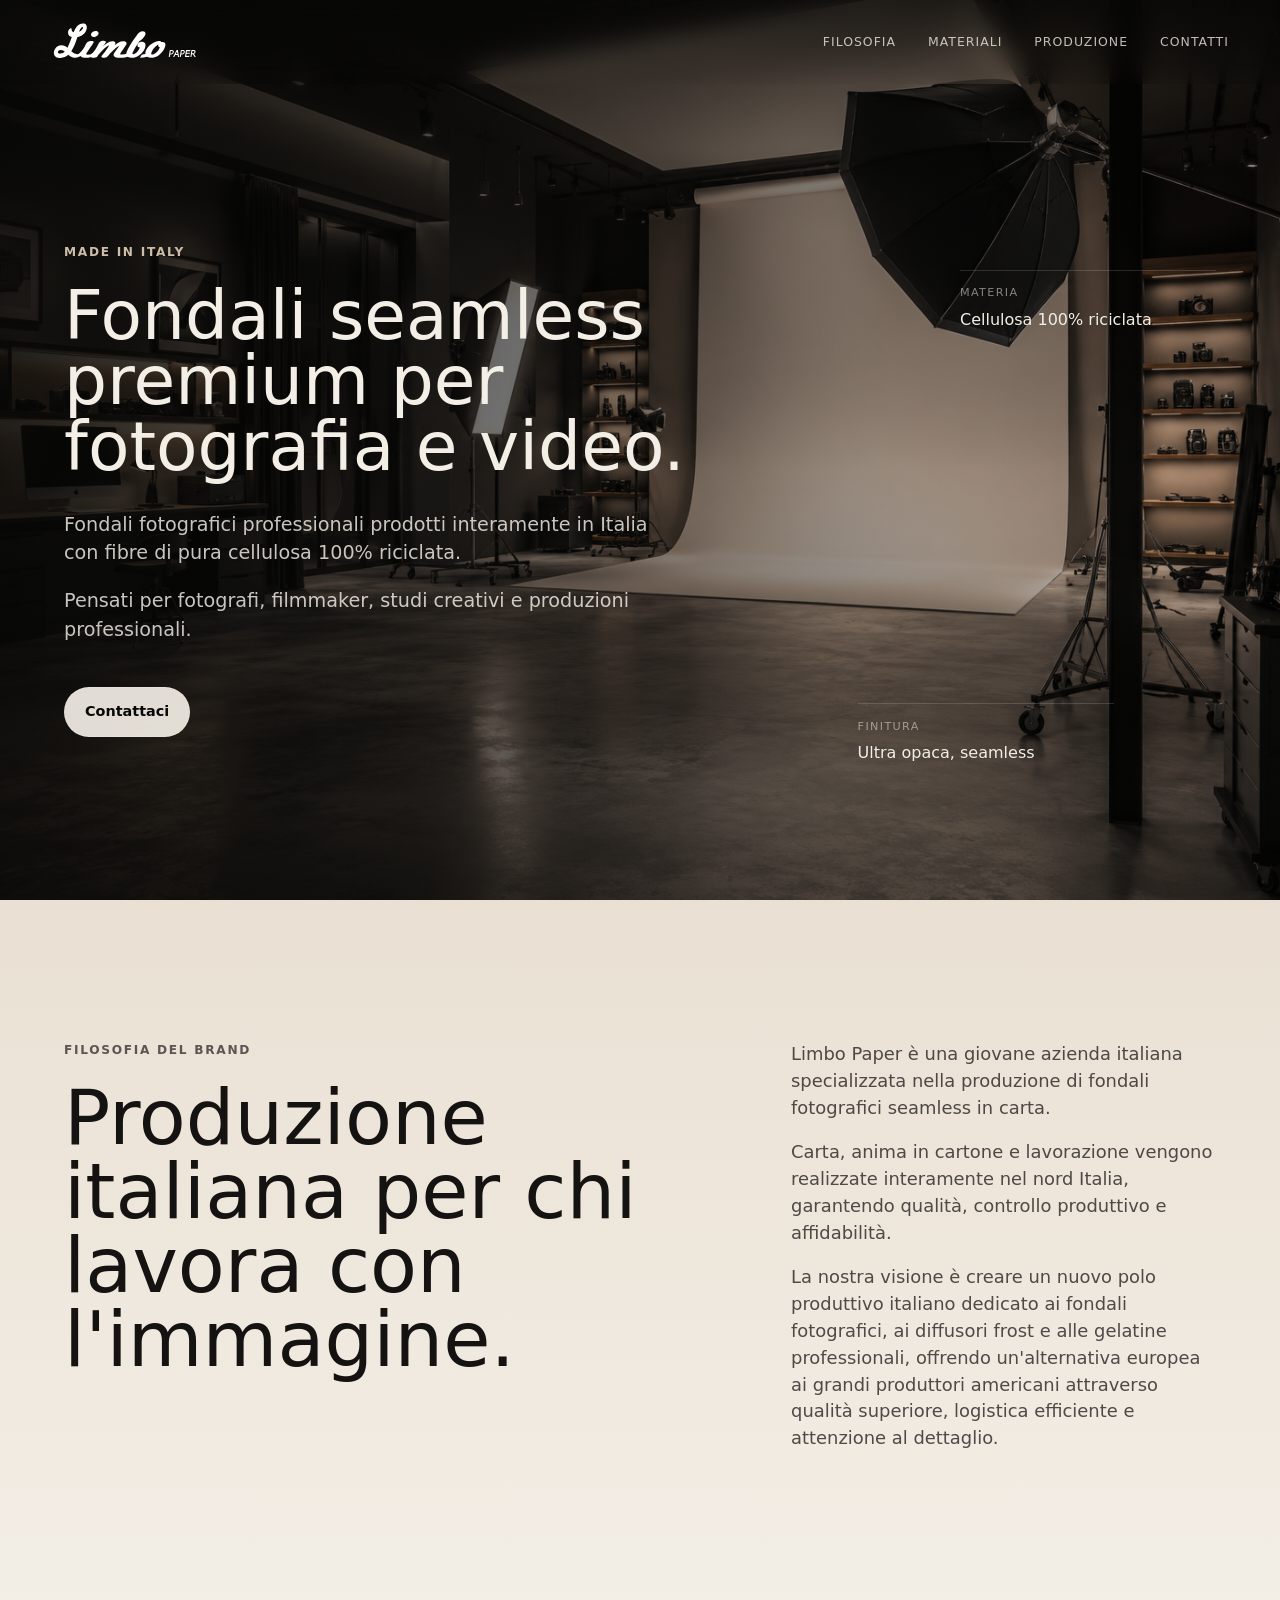
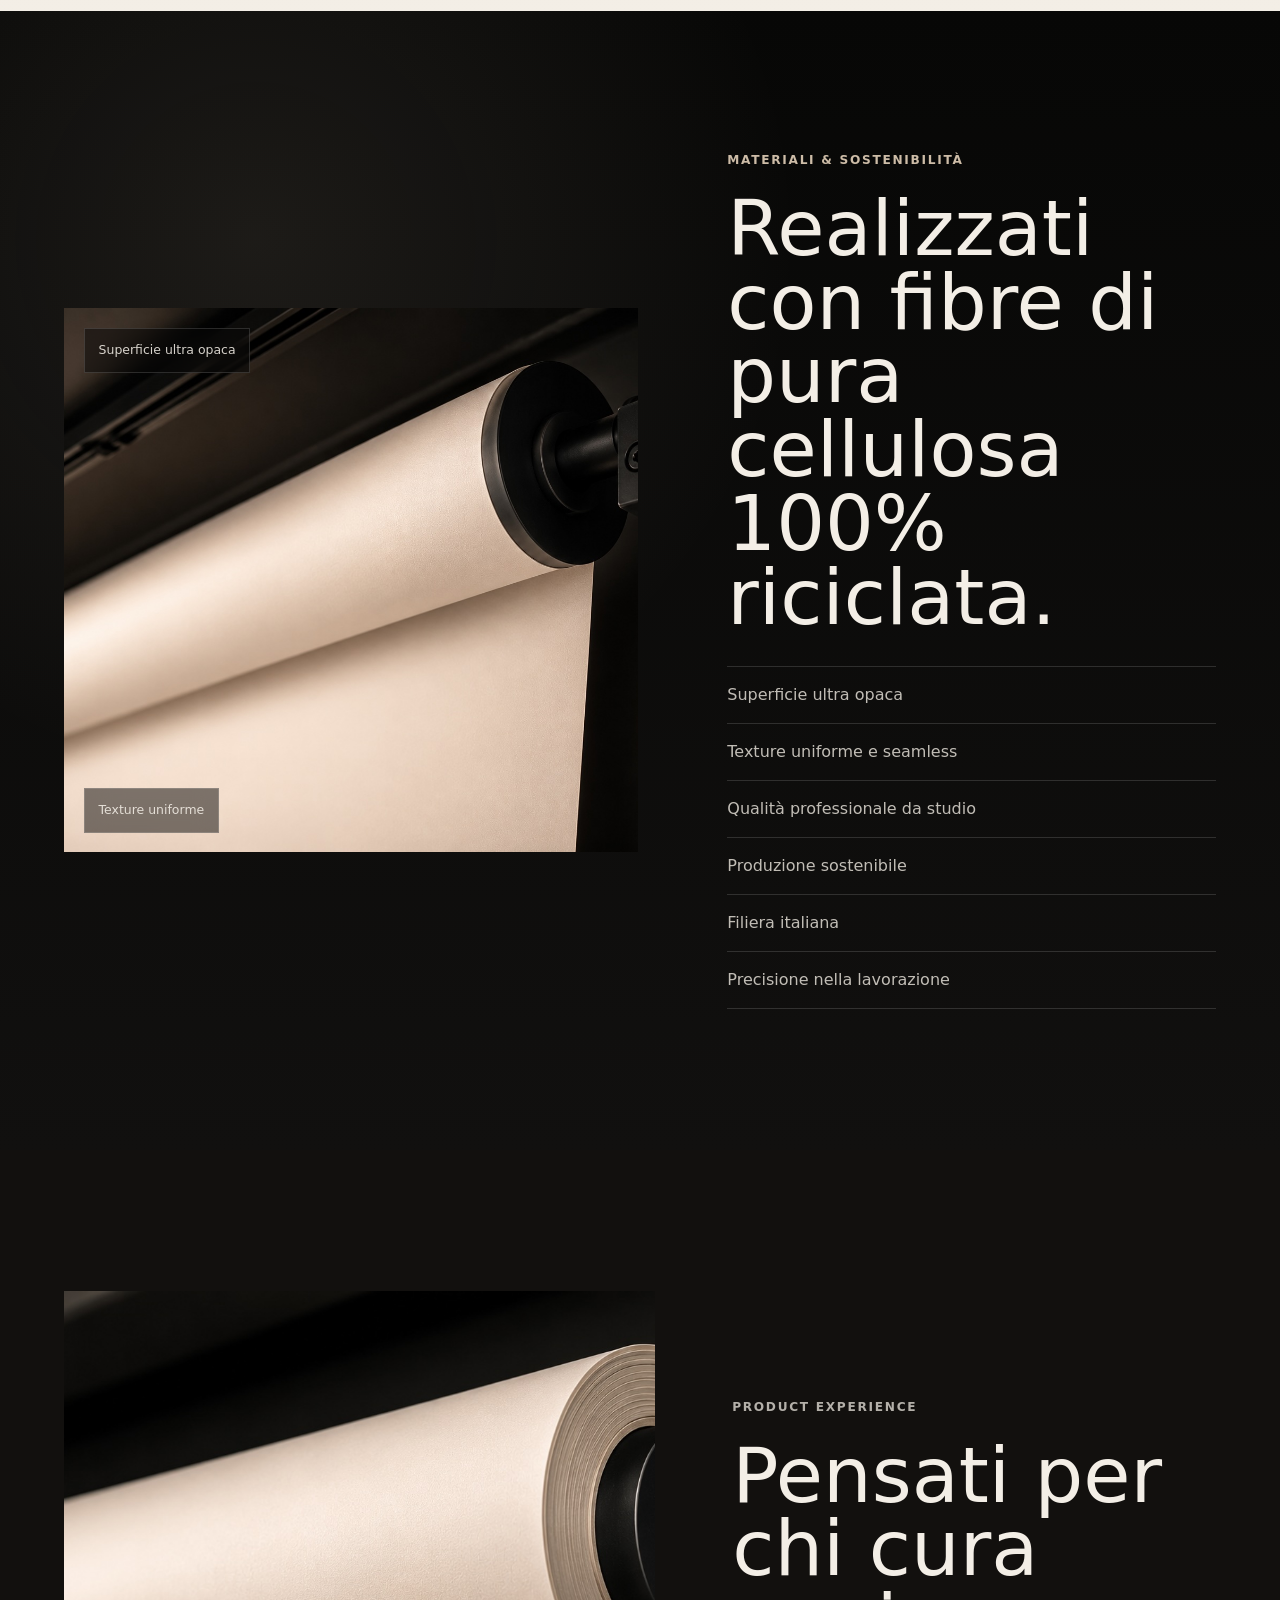
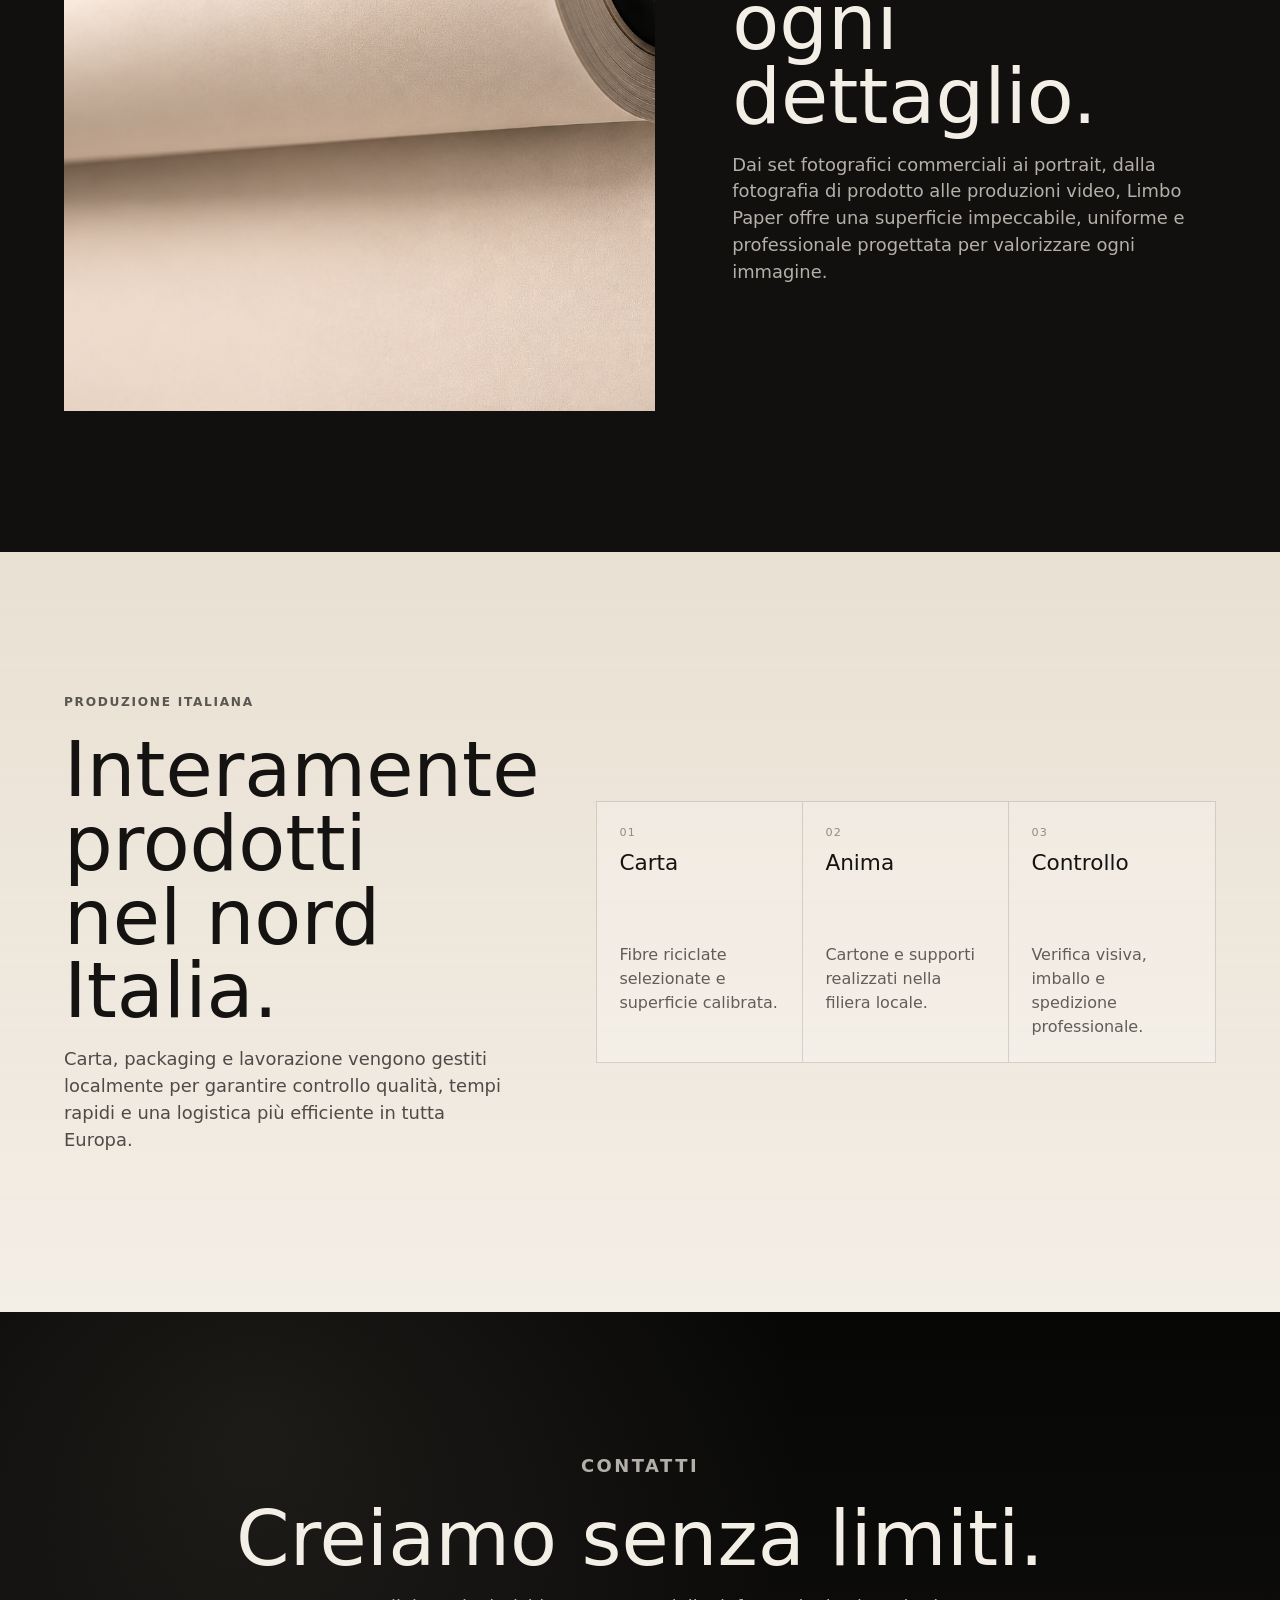
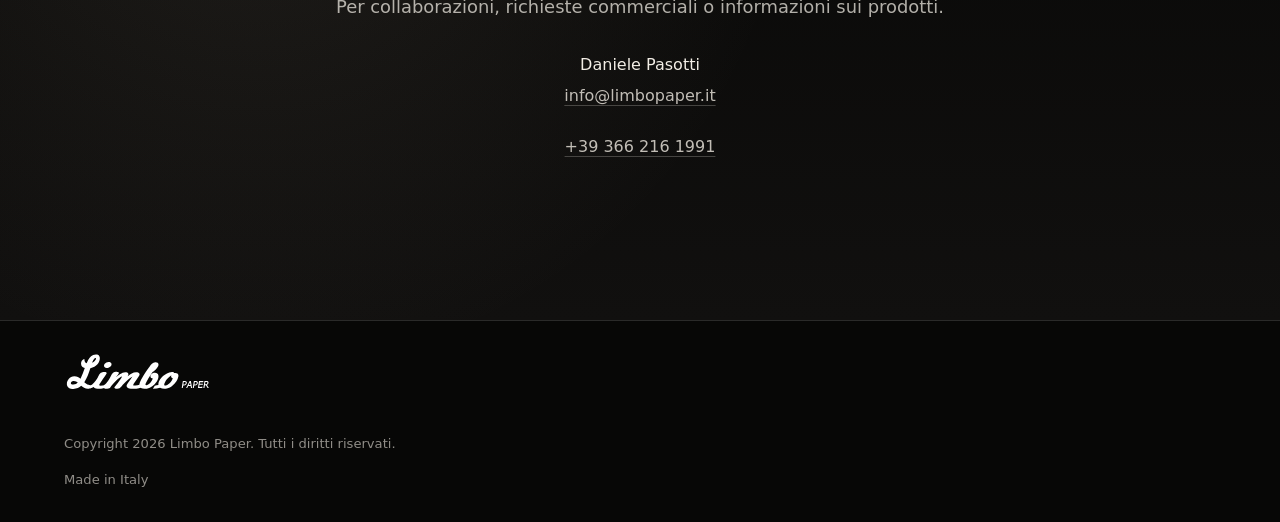
==== index.html @ ada663c1 "Refine section label styling" ====
<!doctype html>
<html lang="it">
  <head>
    <meta charset="utf-8" />
    <meta name="viewport" content="width=device-width, initial-scale=1" />
    <meta
      name="description"
      content="Limbo Paper produce fondali fotografici seamless premium in carta riciclata, interamente realizzati nel nord Italia."
    />
    <title>Limbo Paper | Fondali seamless premium</title>
    <link rel="preload" as="image" href="assets/studio-hero.png" />
    <link rel="stylesheet" href="styles.css" />
  </head>
  <body>
    <a class="skip-link" href="#main">Vai al contenuto</a>

    <header class="site-header" aria-label="Navigazione principale">
      <a class="brand" href="#top" aria-label="Limbo Paper home">
        <img src="assets/limbo-paper-logo.svg" alt="Limbo Paper" />
      </a>
      <nav class="nav-links" aria-label="Sezioni">
        <a href="#filosofia">Filosofia</a>
        <a href="#materiali">Materiali</a>
        <a href="#produzione">Produzione</a>
        <a href="#contatti">Contatti</a>
      </nav>
    </header>

    <main id="main">
      <section class="hero" id="top" aria-labelledby="hero-title">
        <div class="hero-media" aria-hidden="true">
          <img src="assets/studio-hero.png" alt="" />
        </div>
        <div class="hero-shade" aria-hidden="true"></div>
        <div class="hero-content reveal">
          <p class="eyebrow">Made in Italy</p>
          <h1 id="hero-title">Fondali seamless premium per fotografia e video.</h1>
          <div class="hero-copy">
            <p>
              Fondali fotografici professionali prodotti interamente in Italia
              con fibre di pura cellulosa 100% riciclata.
            </p>
            <p>
              Pensati per fotografi, filmmaker, studi creativi e produzioni
              professionali.
            </p>
          </div>
          <a class="primary-cta" href="mailto:info@limbopaper.it">Contattaci</a>
        </div>

        <aside class="floating-spec spec-one reveal" aria-label="Specifiche materiale">
          <span>Materia</span>
          <strong>Cellulosa 100% riciclata</strong>
        </aside>
        <aside class="floating-spec spec-two reveal" aria-label="Dettaglio superficie">
          <span>Finitura</span>
          <strong>Ultra opaca, seamless</strong>
        </aside>
      </section>

      <section class="editorial-section light-section" id="filosofia" aria-labelledby="filosofia-title">
        <div class="editorial-grid">
          <div class="editorial-heading reveal">
            <p class="section-kicker">Filosofia del brand</p>
            <h2 id="filosofia-title">
              Produzione italiana per chi lavora con l'immagine.
            </h2>
          </div>
          <div class="rich-copy reveal">
            <p>
              Limbo Paper &egrave; una giovane azienda italiana specializzata nella
              produzione di fondali fotografici seamless in carta.
            </p>
            <p>
              Carta, anima in cartone e lavorazione vengono realizzate
              interamente nel nord Italia, garantendo qualit&agrave;, controllo
              produttivo e affidabilit&agrave;.
            </p>
            <p>
              La nostra visione &egrave; creare un nuovo polo produttivo italiano
              dedicato ai fondali fotografici, ai diffusori frost e alle
              gelatine professionali, offrendo un'alternativa europea ai grandi
              produttori americani attraverso qualit&agrave; superiore, logistica
              efficiente e attenzione al dettaglio.
            </p>
          </div>
        </div>
      </section>

      <section class="material-section dark-section" id="materiali" aria-labelledby="materiali-title">
        <div class="split-layout">
          <div class="image-stage reveal">
            <img src="assets/paper-roll-close.jpg" alt="Macro del rotolo di carta Limbo Paper con superficie opaca" />
            <div class="annotation annotation-top">Superficie ultra opaca</div>
            <div class="annotation annotation-bottom">Texture uniforme</div>
          </div>
          <div class="section-copy reveal">
            <p class="eyebrow">Materiali &amp; sostenibilit&agrave;</p>
            <h2 id="materiali-title">
              Realizzati con fibre di pura cellulosa 100% riciclata.
            </h2>
            <ul class="feature-list">
              <li>Superficie ultra opaca</li>
              <li>Texture uniforme e seamless</li>
              <li>Qualit&agrave; professionale da studio</li>
              <li>Produzione sostenibile</li>
              <li>Filiera italiana</li>
              <li>Precisione nella lavorazione</li>
            </ul>
          </div>
        </div>
      </section>

      <section class="product-section" aria-labelledby="product-title">
        <div class="product-media reveal">
          <img src="assets/paper-roll-edge.jpg" alt="Dettaglio dell'anima e dei bordi del rotolo di carta" />
        </div>
        <div class="product-copy reveal">
          <p class="eyebrow">Product experience</p>
          <h2 id="product-title">Pensati per chi cura ogni dettaglio.</h2>
          <p>
            Dai set fotografici commerciali ai portrait, dalla fotografia di
            prodotto alle produzioni video, Limbo Paper offre una superficie
            impeccabile, uniforme e professionale progettata per valorizzare
            ogni immagine.
          </p>
        </div>
      </section>

      <section class="production-section light-section" id="produzione" aria-labelledby="produzione-title">
        <div class="production-copy reveal">
          <p class="eyebrow">Produzione italiana</p>
          <h2 id="produzione-title">Interamente prodotti nel nord Italia.</h2>
          <p>
            Carta, packaging e lavorazione vengono gestiti localmente per
            garantire controllo qualit&agrave;, tempi rapidi e una logistica pi&ugrave;
            efficiente in tutta Europa.
          </p>
        </div>
        <div class="process-panel reveal" aria-label="Processo produttivo">
          <div>
            <span>01</span>
            <strong>Carta</strong>
            <p>Fibre riciclate selezionate e superficie calibrata.</p>
          </div>
          <div>
            <span>02</span>
            <strong>Anima</strong>
            <p>Cartone e supporti realizzati nella filiera locale.</p>
          </div>
          <div>
            <span>03</span>
            <strong>Controllo</strong>
            <p>Verifica visiva, imballo e spedizione professionale.</p>
          </div>
        </div>
      </section>

      <section class="contact-section dark-section" id="contatti" aria-labelledby="contact-title">
        <div class="contact-inner reveal">
          <p class="eyebrow">Contatti</p>
          <h2 id="contact-title">Creiamo senza limiti.</h2>
          <p>Per collaborazioni, richieste commerciali o informazioni sui prodotti.</p>
          <address>
            <strong>Daniele Pasotti</strong>
            <a href="mailto:info@limbopaper.it">info@limbopaper.it</a>
            <a href="tel:+393662161991">+39 366 216 1991</a>
          </address>
        </div>
      </section>
    </main>

    <footer class="site-footer">
      <div class="footer-brand">
        <img src="assets/limbo-paper-logo.svg" alt="Limbo Paper" />
        <p>Copyright 2026 Limbo Paper. Tutti i diritti riservati.</p>
        <span>Made in Italy</span>
      </div>
    </footer>

    <script src="script.js"></script>
  </body>
</html>
---- styles.css ----
:root {
  --black: #070706;
  --ink: #151311;
  --charcoal: #24211e;
  --stone: #6e675f;
  --paper: #f3eee6;
  --paper-soft: #e8ded0;
  --warm: #cdbca7;
  --line-dark: rgba(255, 255, 255, 0.14);
  --line-light: rgba(20, 18, 16, 0.14);
  --max: 1180px;
  color-scheme: dark;
  font-family:
    Inter, ui-sans-serif, system-ui, -apple-system, BlinkMacSystemFont, "Segoe UI",
    sans-serif;
}

* {
  box-sizing: border-box;
}

html {
  scroll-behavior: smooth;
  background: var(--black);
}

body {
  margin: 0;
  min-width: 320px;
  color: var(--paper);
  background:
    radial-gradient(circle at 80% 0%, rgba(205, 188, 167, 0.14), transparent 32rem),
    var(--black);
  font-size: 16px;
  line-height: 1.5;
  letter-spacing: 0;
}

img {
  display: block;
  max-width: 100%;
}

a {
  color: inherit;
  text-decoration: none;
}

a:focus-visible,
button:focus-visible {
  outline: 2px solid var(--paper);
  outline-offset: 4px;
}

.skip-link {
  position: fixed;
  left: 1rem;
  top: 1rem;
  z-index: 50;
  transform: translateY(-160%);
  border: 1px solid var(--line-dark);
  border-radius: 999px;
  background: var(--paper);
  color: var(--black);
  padding: 0.7rem 1rem;
  transition: transform 180ms ease;
}

.skip-link:focus {
  transform: translateY(0);
}

.site-header {
  position: fixed;
  inset: 0 0 auto;
  z-index: 20;
  display: flex;
  align-items: center;
  justify-content: space-between;
  gap: 2rem;
  padding: 1.25rem clamp(1.25rem, 4vw, 4rem);
  background: linear-gradient(180deg, rgba(7, 7, 6, 0.72), rgba(7, 7, 6, 0));
  backdrop-filter: blur(12px);
}

.brand {
  display: inline-flex;
  align-items: center;
  min-height: 44px;
}

.brand img,
.site-footer img {
  width: 148px;
  filter: invert(1);
}

.nav-links {
  display: flex;
  align-items: center;
  gap: clamp(1rem, 2.5vw, 2rem);
  color: rgba(243, 238, 230, 0.78);
  font-size: 0.78rem;
  letter-spacing: 0.08em;
  text-transform: uppercase;
}

.nav-links a {
  min-height: 44px;
  display: inline-flex;
  align-items: center;
  transition: color 180ms ease;
}

.nav-links a:hover {
  color: var(--paper);
}

.hero {
  position: relative;
  min-height: 100svh;
  display: grid;
  align-items: center;
  overflow: hidden;
  padding: 7rem clamp(1.25rem, 5vw, 5rem) 3rem;
}

.hero-media,
.hero-media img,
.hero-shade {
  position: absolute;
  inset: 0;
}

.hero-media img {
  width: 100%;
  height: 100%;
  object-fit: cover;
  object-position: center;
  transform: scale(1.04);
}

.hero-shade {
  background:
    linear-gradient(90deg, rgba(7, 7, 6, 0.88), rgba(7, 7, 6, 0.48) 42%, rgba(7, 7, 6, 0.1)),
    linear-gradient(0deg, rgba(7, 7, 6, 0.38), rgba(7, 7, 6, 0.1) 48%, rgba(7, 7, 6, 0.42));
}

.hero-content {
  position: relative;
  z-index: 2;
  width: min(720px, 100%);
  padding-top: 1rem;
}

.eyebrow,
.section-kicker {
  margin: 0 0 1.4rem;
  color: var(--warm);
  font-size: 0.76rem;
  font-weight: 600;
  letter-spacing: 0.14em;
  text-transform: uppercase;
}

.light-section .eyebrow,
.light-section .section-kicker {
  color: rgba(21, 19, 17, 0.68);
}

h1,
h2 {
  margin: 0;
  font-weight: 500;
  line-height: 0.96;
  letter-spacing: 0;
}

h1 {
  max-width: 720px;
  font-size: clamp(3.1rem, 5.3vw, 5.8rem);
}

h2 {
  font-size: clamp(2.8rem, 6vw, 6.7rem);
}

.hero-copy {
  max-width: 610px;
  margin-top: 2rem;
  color: rgba(243, 238, 230, 0.82);
  font-size: clamp(1.06rem, 1.5vw, 1.26rem);
}

.primary-cta {
  display: inline-flex;
  align-items: center;
  justify-content: center;
  min-height: 48px;
  margin-top: 1.4rem;
  border: 1px solid rgba(243, 238, 230, 0.32);
  border-radius: 999px;
  padding: 0.85rem 1.25rem;
  background: rgba(243, 238, 230, 0.92);
  color: var(--black);
  font-size: 0.9rem;
  font-weight: 600;
  transition:
    background 180ms ease,
    transform 180ms ease,
    border-color 180ms ease;
}

.primary-cta:hover {
  background: white;
  border-color: white;
  transform: translateY(-1px);
}

.floating-spec {
  position: absolute;
  z-index: 3;
  width: min(16rem, calc(100vw - 2.5rem));
  border-top: 1px solid var(--line-dark);
  padding-top: 0.9rem;
  color: rgba(243, 238, 230, 0.76);
  font-size: 0.8rem;
}

.floating-spec span,
.process-panel span {
  display: block;
  margin-bottom: 0.35rem;
  color: rgba(243, 238, 230, 0.52);
  font-size: 0.7rem;
  letter-spacing: 0.12em;
  text-transform: uppercase;
}

.floating-spec strong {
  display: block;
  color: var(--paper);
  font-size: 1rem;
  font-weight: 500;
}

.spec-one {
  right: clamp(1.25rem, 5vw, 6rem);
  top: 30%;
}

.spec-two {
  right: clamp(1.25rem, 13vw, 14rem);
  bottom: 15%;
}

section {
  position: relative;
}

.light-section {
  color: var(--ink);
  background:
    linear-gradient(180deg, rgba(232, 222, 208, 0.86), var(--paper)),
    var(--paper);
}

.dark-section {
  color: var(--paper);
  background:
    radial-gradient(circle at 20% 20%, rgba(205, 188, 167, 0.1), transparent 34rem),
    linear-gradient(180deg, var(--black), #11100f);
}

.editorial-section,
.material-section,
.production-section,
.contact-section {
  padding: clamp(5rem, 11vw, 10rem) clamp(1.25rem, 5vw, 5rem);
}

.editorial-grid,
.split-layout {
  width: min(var(--max), 100%);
  margin: 0 auto;
}

.editorial-grid {
  display: grid;
  grid-template-columns: minmax(0, 1.2fr) minmax(280px, 0.8fr);
  gap: clamp(2.5rem, 7vw, 7rem);
  align-items: start;
}

.editorial-heading {
  display: grid;
  gap: 0;
}

.rich-copy,
.product-copy p,
.production-copy p,
.contact-inner p {
  color: rgba(21, 19, 17, 0.74);
  font-size: clamp(1.05rem, 1.4vw, 1.25rem);
}

.rich-copy p {
  margin: 0 0 1.1rem;
}

.editorial-heading .section-kicker,
.section-copy > .eyebrow,
.product-copy > .eyebrow,
.production-copy > .eyebrow {
  margin: 0 0 1.4rem;
  font-size: 0.76rem;
  font-weight: 600;
  letter-spacing: 0.14em;
  line-height: 1.5;
  text-transform: uppercase;
}

.split-layout {
  display: grid;
  grid-template-columns: minmax(0, 1.08fr) minmax(300px, 0.92fr);
  gap: clamp(2.5rem, 7vw, 6rem);
  align-items: center;
}

.image-stage,
.product-media {
  position: relative;
  overflow: hidden;
  min-height: 34rem;
  background: var(--charcoal);
}

.image-stage img,
.product-media img {
  width: 100%;
  height: 100%;
  min-height: inherit;
  object-fit: cover;
}

.annotation {
  position: absolute;
  left: 1.25rem;
  border: 1px solid var(--line-dark);
  background: rgba(7, 7, 6, 0.5);
  color: rgba(243, 238, 230, 0.88);
  padding: 0.75rem 0.85rem;
  font-size: 0.78rem;
  backdrop-filter: blur(12px);
}

.annotation-top {
  top: 1.25rem;
}

.annotation-bottom {
  bottom: 1.25rem;
}

.section-copy h2,
.product-copy h2,
.production-copy h2,
.contact-inner h2 {
  max-width: 9ch;
}

.section-copy h2 {
  margin-bottom: 2rem;
}

.feature-list {
  display: grid;
  gap: 0;
  margin: 0;
  padding: 0;
  list-style: none;
  border-top: 1px solid var(--line-dark);
}

.feature-list li {
  border-bottom: 1px solid var(--line-dark);
  padding: 1rem 0;
  color: rgba(243, 238, 230, 0.78);
}

.product-section {
  display: grid;
  grid-template-columns: minmax(0, 1.1fr) minmax(300px, 0.9fr);
  gap: clamp(2rem, 6vw, 6rem);
  align-items: center;
  padding: clamp(5rem, 11vw, 9rem) clamp(1.25rem, 5vw, 5rem);
  background: #12100e;
}

.product-media {
  min-height: min(58vw, 45rem);
}

.product-copy {
  max-width: 560px;
}

.product-copy p {
  color: rgba(243, 238, 230, 0.72);
}

.production-section {
  display: grid;
  grid-template-columns: minmax(0, 500px) minmax(320px, 620px);
  gap: clamp(2.5rem, 7vw, 6rem);
  align-items: center;
  justify-content: center;
  width: 100%;
  margin: 0;
}

.process-panel {
  display: grid;
  grid-template-columns: repeat(3, 1fr);
  border: 1px solid var(--line-light);
  background: rgba(255, 255, 255, 0.22);
}

.process-panel div {
  min-height: 15rem;
  padding: 1.4rem;
  border-right: 1px solid var(--line-light);
}

.process-panel div:last-child {
  border-right: 0;
}

.process-panel span {
  color: rgba(21, 19, 17, 0.44);
}

.process-panel strong {
  display: block;
  margin-bottom: 4rem;
  font-size: 1.35rem;
  font-weight: 500;
}

.process-panel p {
  margin: 0;
  color: rgba(21, 19, 17, 0.66);
}

.contact-section {
  text-align: center;
}

.contact-inner {
  width: min(860px, 100%);
  margin: 0 auto;
}

.contact-inner h2 {
  max-width: none;
}

.contact-inner p {
  color: rgba(243, 238, 230, 0.72);
}

address {
  display: grid;
  gap: 0.45rem;
  margin-top: 2rem;
  font-style: normal;
}

address strong {
  font-weight: 500;
}

address a {
  min-height: 44px;
  color: rgba(243, 238, 230, 0.78);
  text-decoration: underline;
  text-decoration-color: rgba(243, 238, 230, 0.24);
  text-underline-offset: 0.28em;
}

.site-footer {
  padding: 2rem clamp(1.25rem, 5vw, 5rem);
  border-top: 1px solid var(--line-dark);
  background: var(--black);
  color: rgba(243, 238, 230, 0.58);
  font-size: 0.82rem;
}

.footer-brand {
  display: grid;
  gap: 1rem;
}

.footer-brand p {
  margin: 1.6rem 0 0;
}

.reveal {
  opacity: 0;
  transform: translateY(14px);
  transition:
    opacity 420ms ease,
    transform 420ms ease;
}

.reveal.is-visible {
  opacity: 1;
  transform: translateY(0);
}

@media (max-width: 900px) {
  .site-header {
    position: absolute;
    align-items: flex-start;
  }

  .nav-links {
    display: none;
  }

  .hero {
    min-height: 100svh;
    padding-bottom: 4rem;
  }

  .hero-shade {
    background:
      linear-gradient(180deg, rgba(7, 7, 6, 0.62), rgba(7, 7, 6, 0.78)),
      linear-gradient(90deg, rgba(7, 7, 6, 0.72), rgba(7, 7, 6, 0.22));
  }

  .floating-spec {
    display: none;
  }

  h1 {
    max-width: 700px;
    font-size: clamp(3.4rem, 7.2vw, 5.1rem);
  }

  .editorial-grid,
  .split-layout,
  .product-section,
  .production-section {
    grid-template-columns: 1fr;
  }

  .product-section {
    padding-top: 0;
  }

  .product-media {
    margin-inline: calc(clamp(1.25rem, 5vw, 5rem) * -1);
  }

  .process-panel {
    grid-template-columns: 1fr;
  }

  .process-panel div {
    min-height: auto;
    border-right: 0;
    border-bottom: 1px solid var(--line-light);
  }

  .process-panel div:last-child {
    border-bottom: 0;
  }

  .process-panel strong {
    margin-bottom: 1.5rem;
  }

}

@media (max-width: 700px) {
  .reveal {
    opacity: 1;
    transform: none;
    transition: none;
  }

}

@media (max-width: 560px) {
  .brand img,
  .site-footer img {
    width: 126px;
  }

  .hero {
    padding-top: 6rem;
    padding-bottom: 2rem;
    align-items: center;
  }

  h1 {
    max-width: 9ch;
    font-size: clamp(2.85rem, 14vw, 3.85rem);
    line-height: 0.98;
  }

  h2 {
    font-size: clamp(2.45rem, 13vw, 4rem);
  }

  .hero-copy {
    font-size: 1rem;
    margin-top: 1.3rem;
  }

  .primary-cta {
    margin-top: 0.9rem;
  }

  .image-stage,
  .product-media {
    min-height: 26rem;
  }
}

@media (prefers-reduced-motion: reduce) {
  *,
  *::before,
  *::after {
    scroll-behavior: auto !important;
    transition-duration: 0.01ms !important;
    animation-duration: 0.01ms !important;
    animation-iteration-count: 1 !important;
  }

  .hero-media img {
    transform: none !important;
  }

  .reveal {
    opacity: 1;
    transform: none;
  }
}
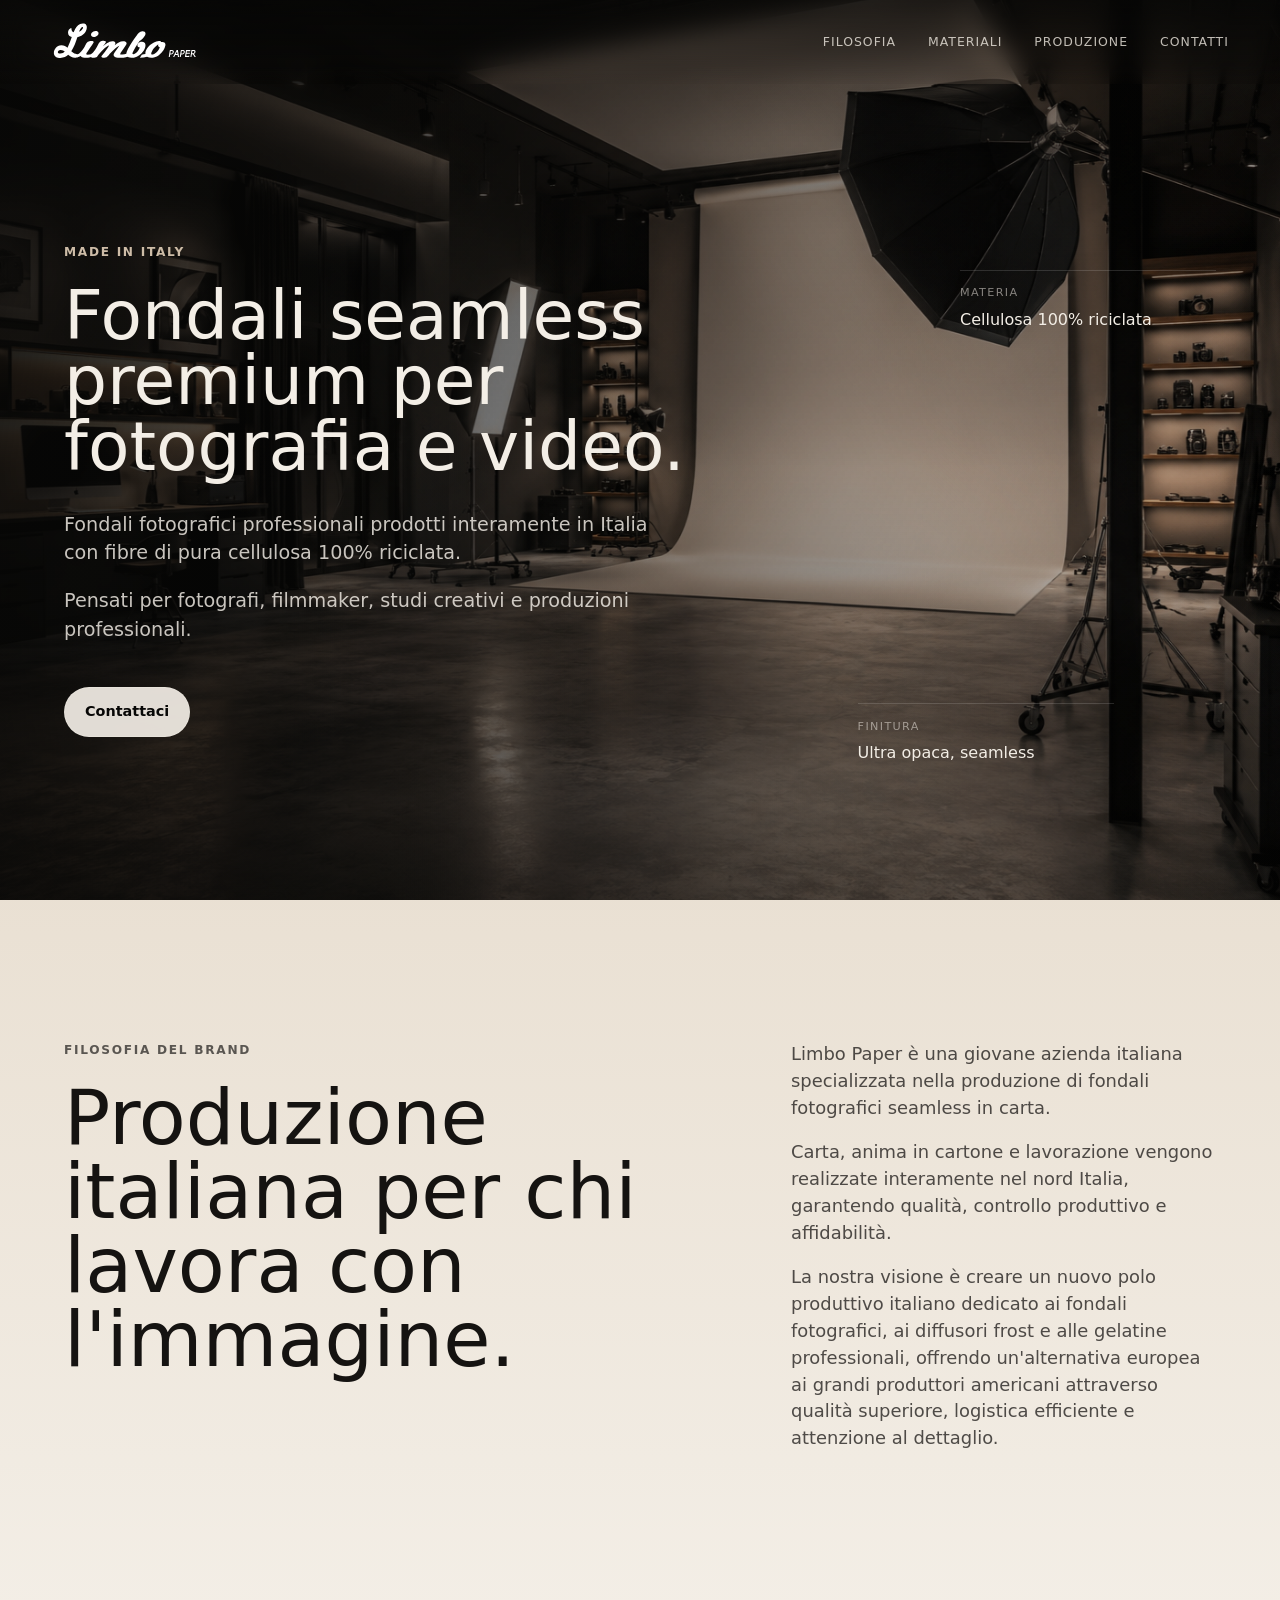
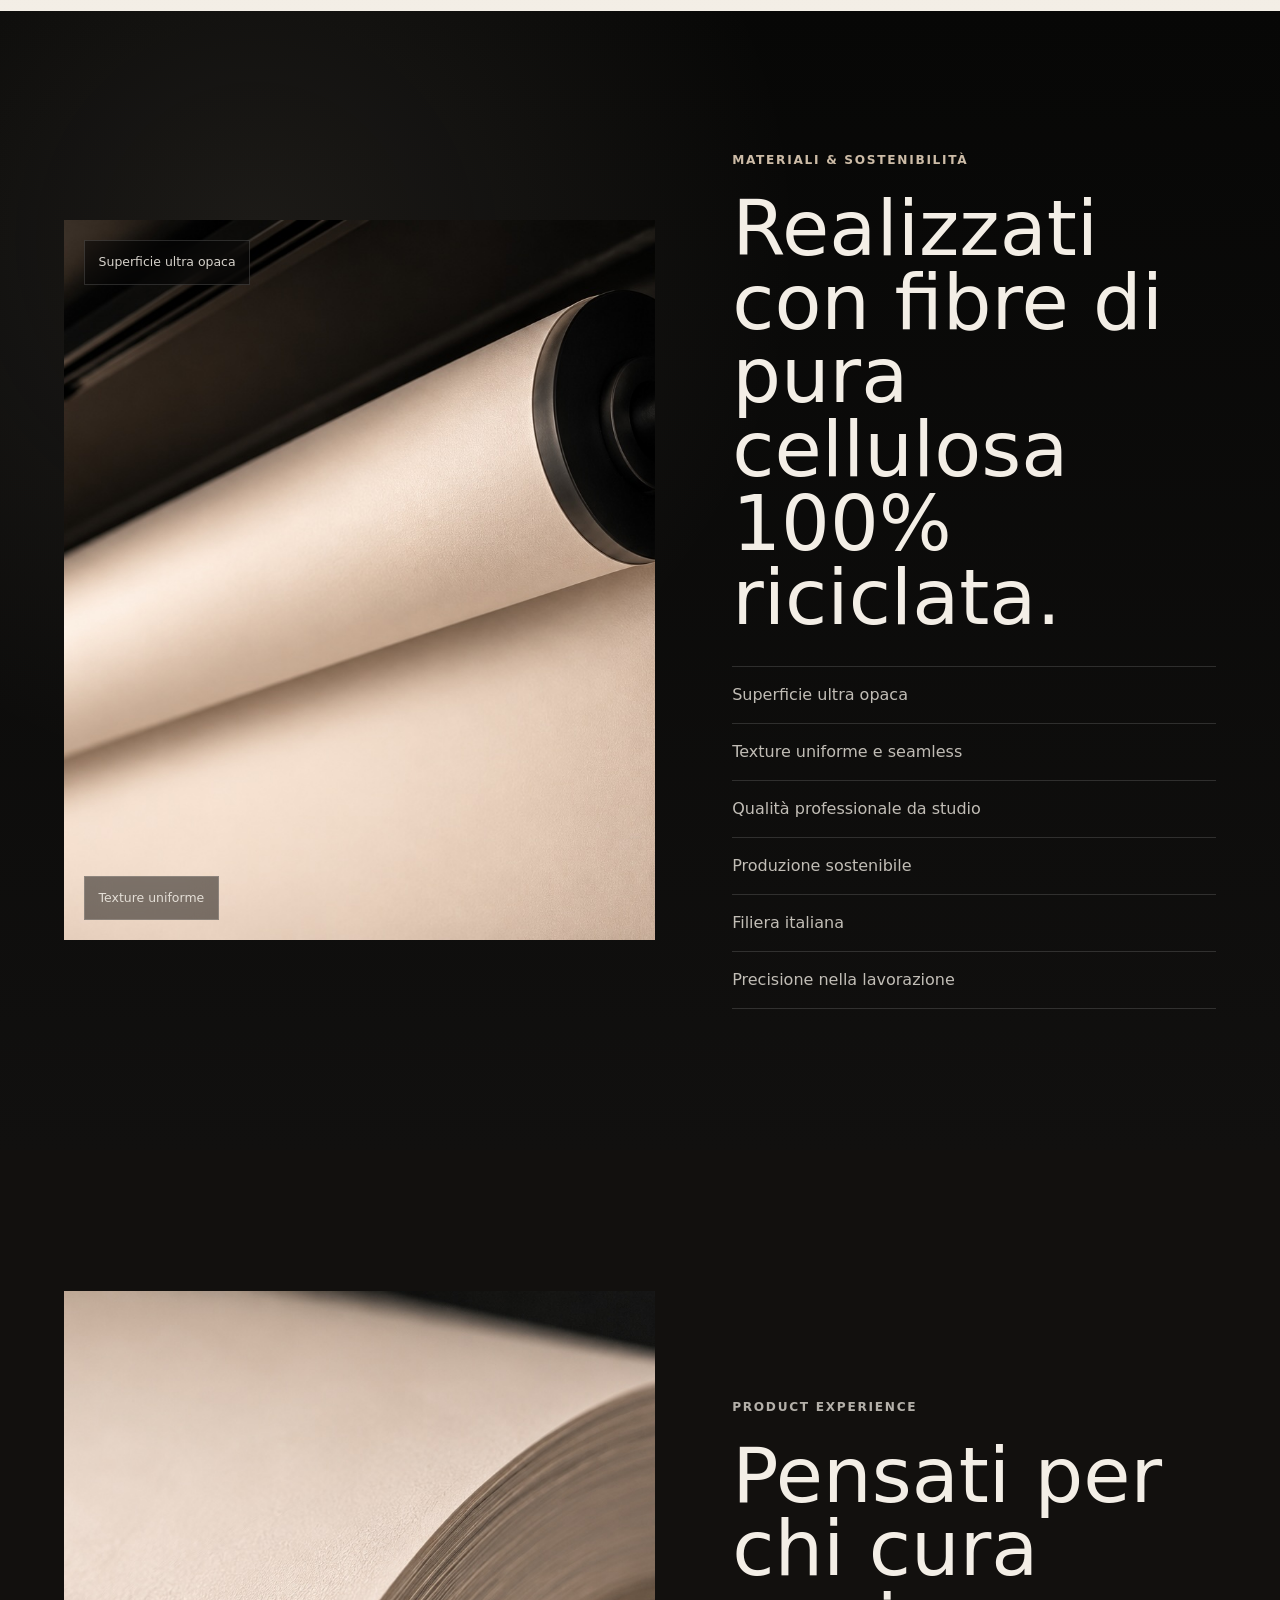
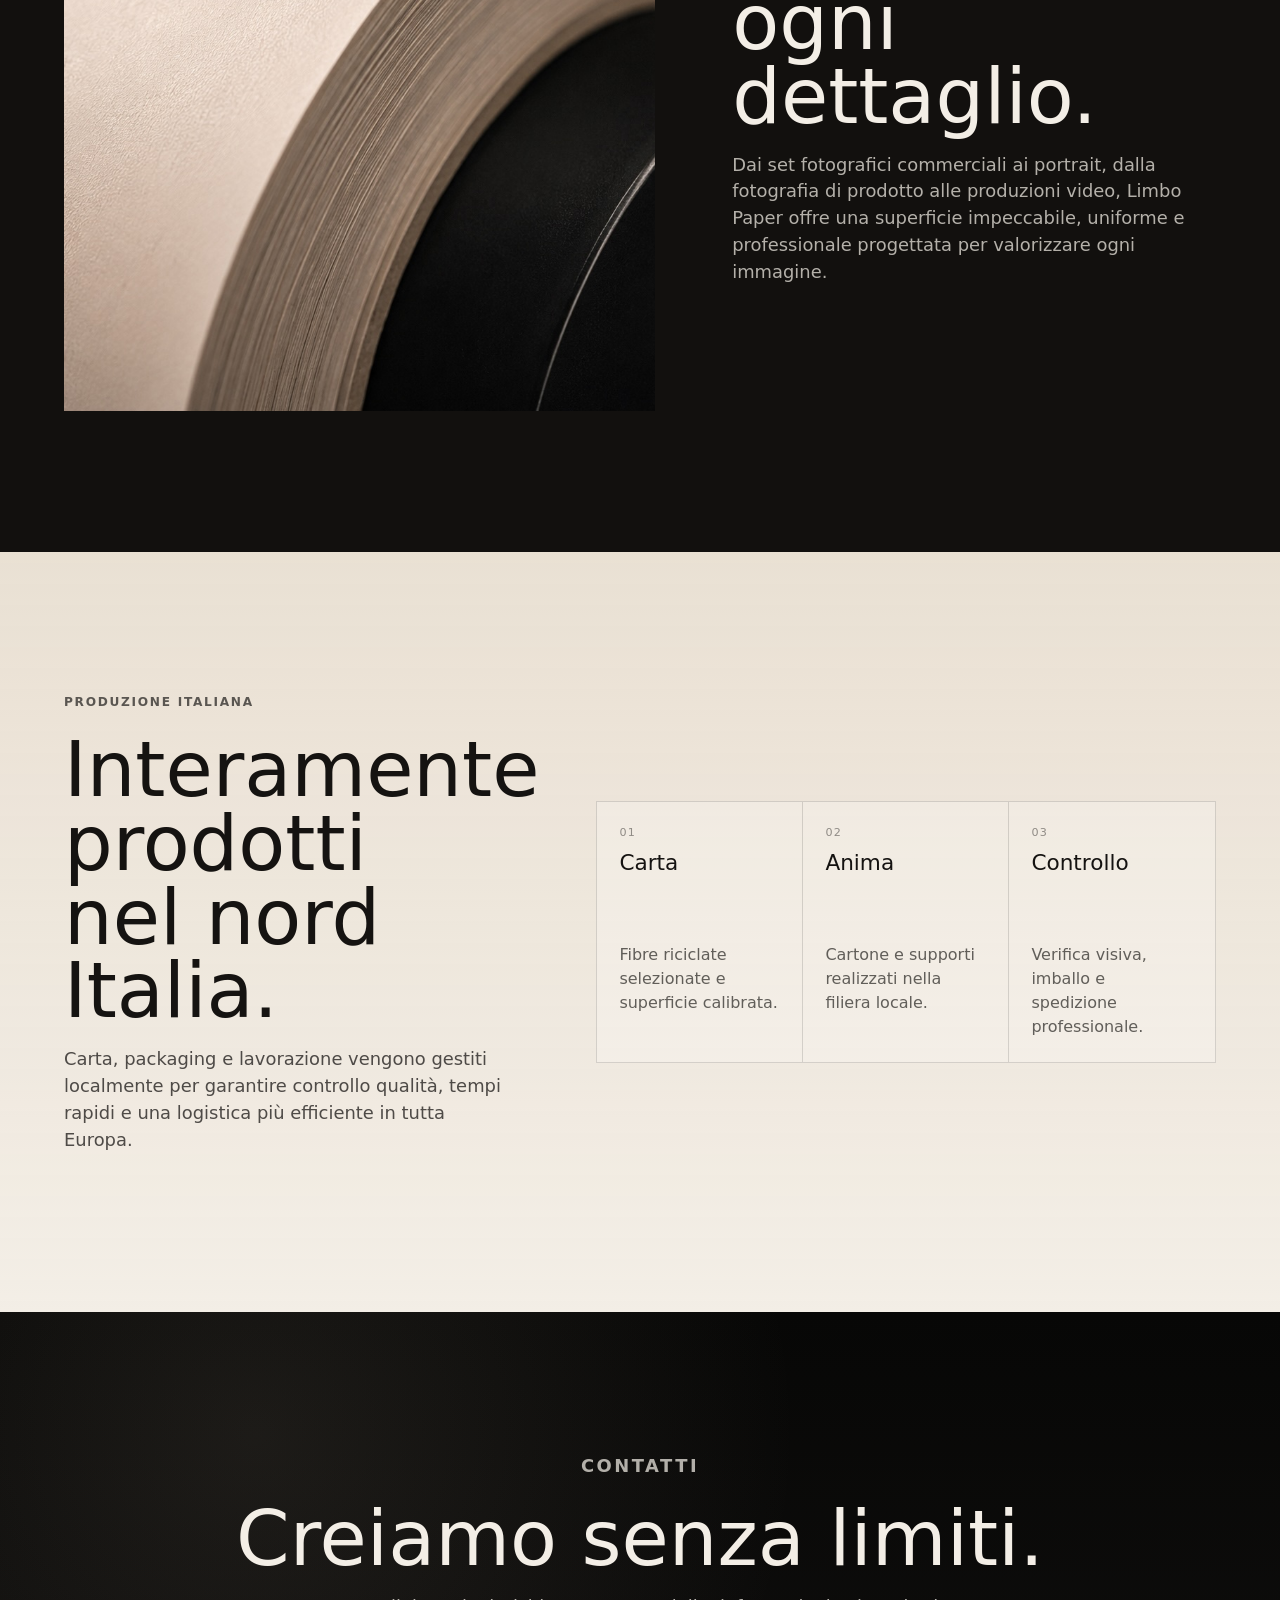
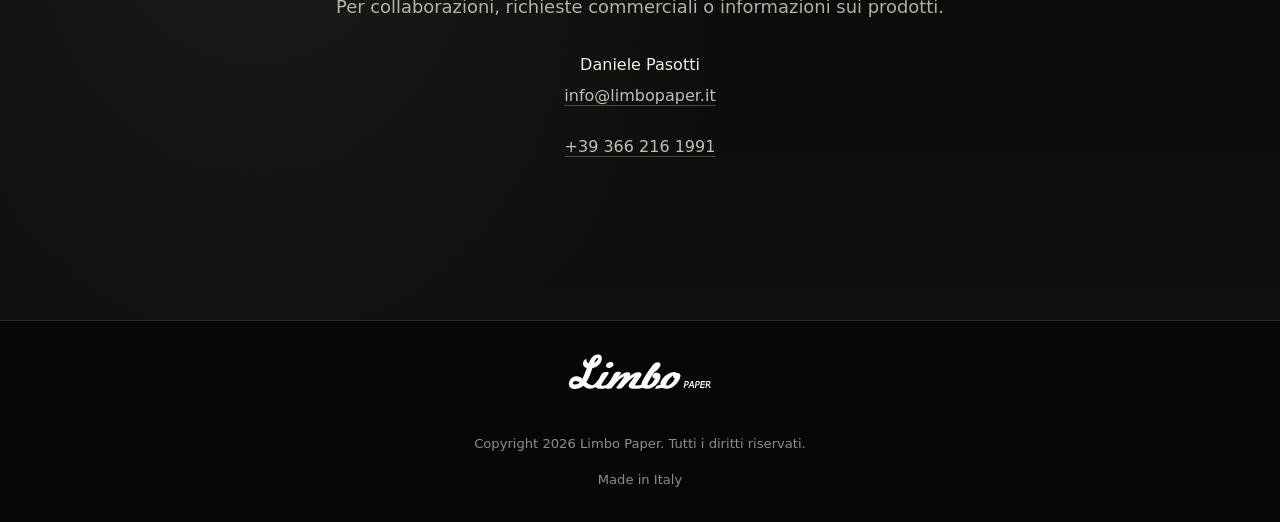
==== commit 4523a3d5: "Add favicon link to index.html" ====
--- a/index.html
+++ b/index.html
@@ -8,6 +8,7 @@
       content="Limbo Paper produce fondali fotografici seamless premium in carta riciclata, interamente realizzati nel nord Italia."
     />
     <title>Limbo Paper | Fondali seamless premium</title>
+    <link rel="icon" href="assets/favicon.svg" type="image/svg+xml" />
     <link rel="preload" as="image" href="assets/studio-hero.png" />
     <link rel="stylesheet" href="styles.css" />
   </head>
--- a/styles.css
+++ b/styles.css
@@ -137,7 +137,19 @@
   height: 100%;
   object-fit: cover;
   object-position: center;
-  transform: scale(1.04);
+  transform: scale(1.22);
+  animation: studioReveal 34s cubic-bezier(0.16, 1, 0.3, 1) forwards;
+  will-change: transform;
+}
+
+@keyframes studioReveal {
+  from {
+    transform: scale(1.22);
+  }
+
+  to {
+    transform: scale(1.04);
+  }
 }
 
 .hero-shade {
@@ -151,6 +163,13 @@
   z-index: 2;
   width: min(720px, 100%);
   padding-top: 1rem;
+}
+
+.hero-content.reveal {
+  transform: translateY(28px);
+  transition:
+    opacity 1400ms cubic-bezier(0.16, 1, 0.3, 1),
+    transform 1400ms cubic-bezier(0.16, 1, 0.3, 1);
 }
 
 .eyebrow,
@@ -328,6 +347,14 @@
   align-items: center;
 }
 
+@media (min-width: 901px) {
+  .material-section .split-layout {
+    width: 100%;
+    grid-template-columns: minmax(0, 1.1fr) minmax(300px, 0.9fr);
+    gap: clamp(2rem, 6vw, 6rem);
+  }
+}
+
 .image-stage,
 .product-media {
   position: relative;
@@ -398,6 +425,7 @@
   background: #12100e;
 }
 
+.image-stage,
 .product-media {
   min-height: min(58vw, 45rem);
 }
@@ -490,16 +518,21 @@
 }
 
 .site-footer {
+  display: grid;
+  justify-items: center;
   padding: 2rem clamp(1.25rem, 5vw, 5rem);
   border-top: 1px solid var(--line-dark);
   background: var(--black);
   color: rgba(243, 238, 230, 0.58);
   font-size: 0.82rem;
+  text-align: center;
 }
 
 .footer-brand {
   display: grid;
   gap: 1rem;
+  justify-items: center;
+  width: fit-content;
 }
 
 .footer-brand p {
@@ -508,10 +541,10 @@
 
 .reveal {
   opacity: 0;
-  transform: translateY(14px);
+  transform: translateY(18px);
   transition:
-    opacity 420ms ease,
-    transform 420ms ease;
+    opacity 820ms cubic-bezier(0.16, 1, 0.3, 1),
+    transform 820ms cubic-bezier(0.16, 1, 0.3, 1);
 }
 
 .reveal.is-visible {
@@ -587,6 +620,11 @@
 @media (max-width: 700px) {
   .reveal {
     opacity: 1;
+    transform: none;
+    transition: none;
+  }
+
+  .hero-content.reveal {
     transform: none;
     transition: none;
   }
@@ -641,11 +679,16 @@
   }
 
   .hero-media img {
-    transform: none !important;
+    animation: none !important;
+    transform: scale(1.04) !important;
   }
 
   .reveal {
     opacity: 1;
     transform: none;
   }
-}
+
+  .hero-content.reveal {
+    transform: none;
+  }
+}
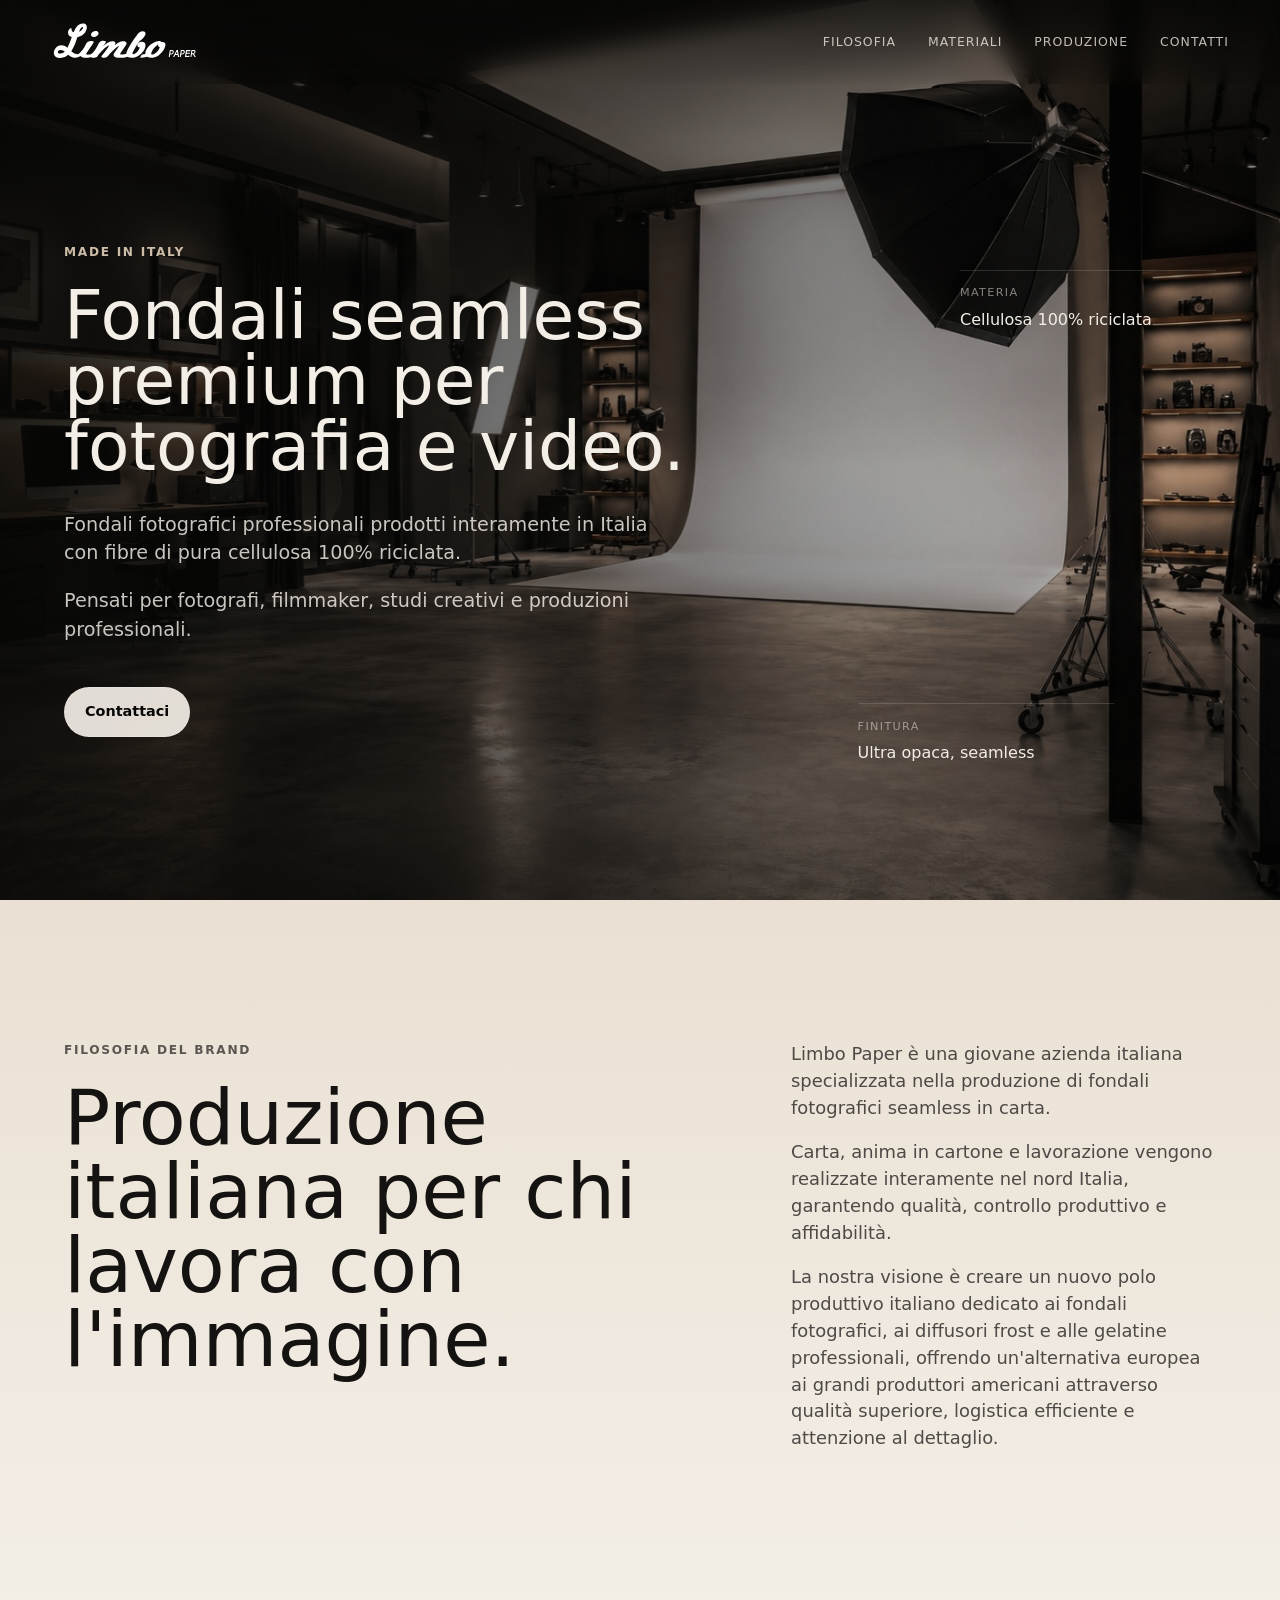
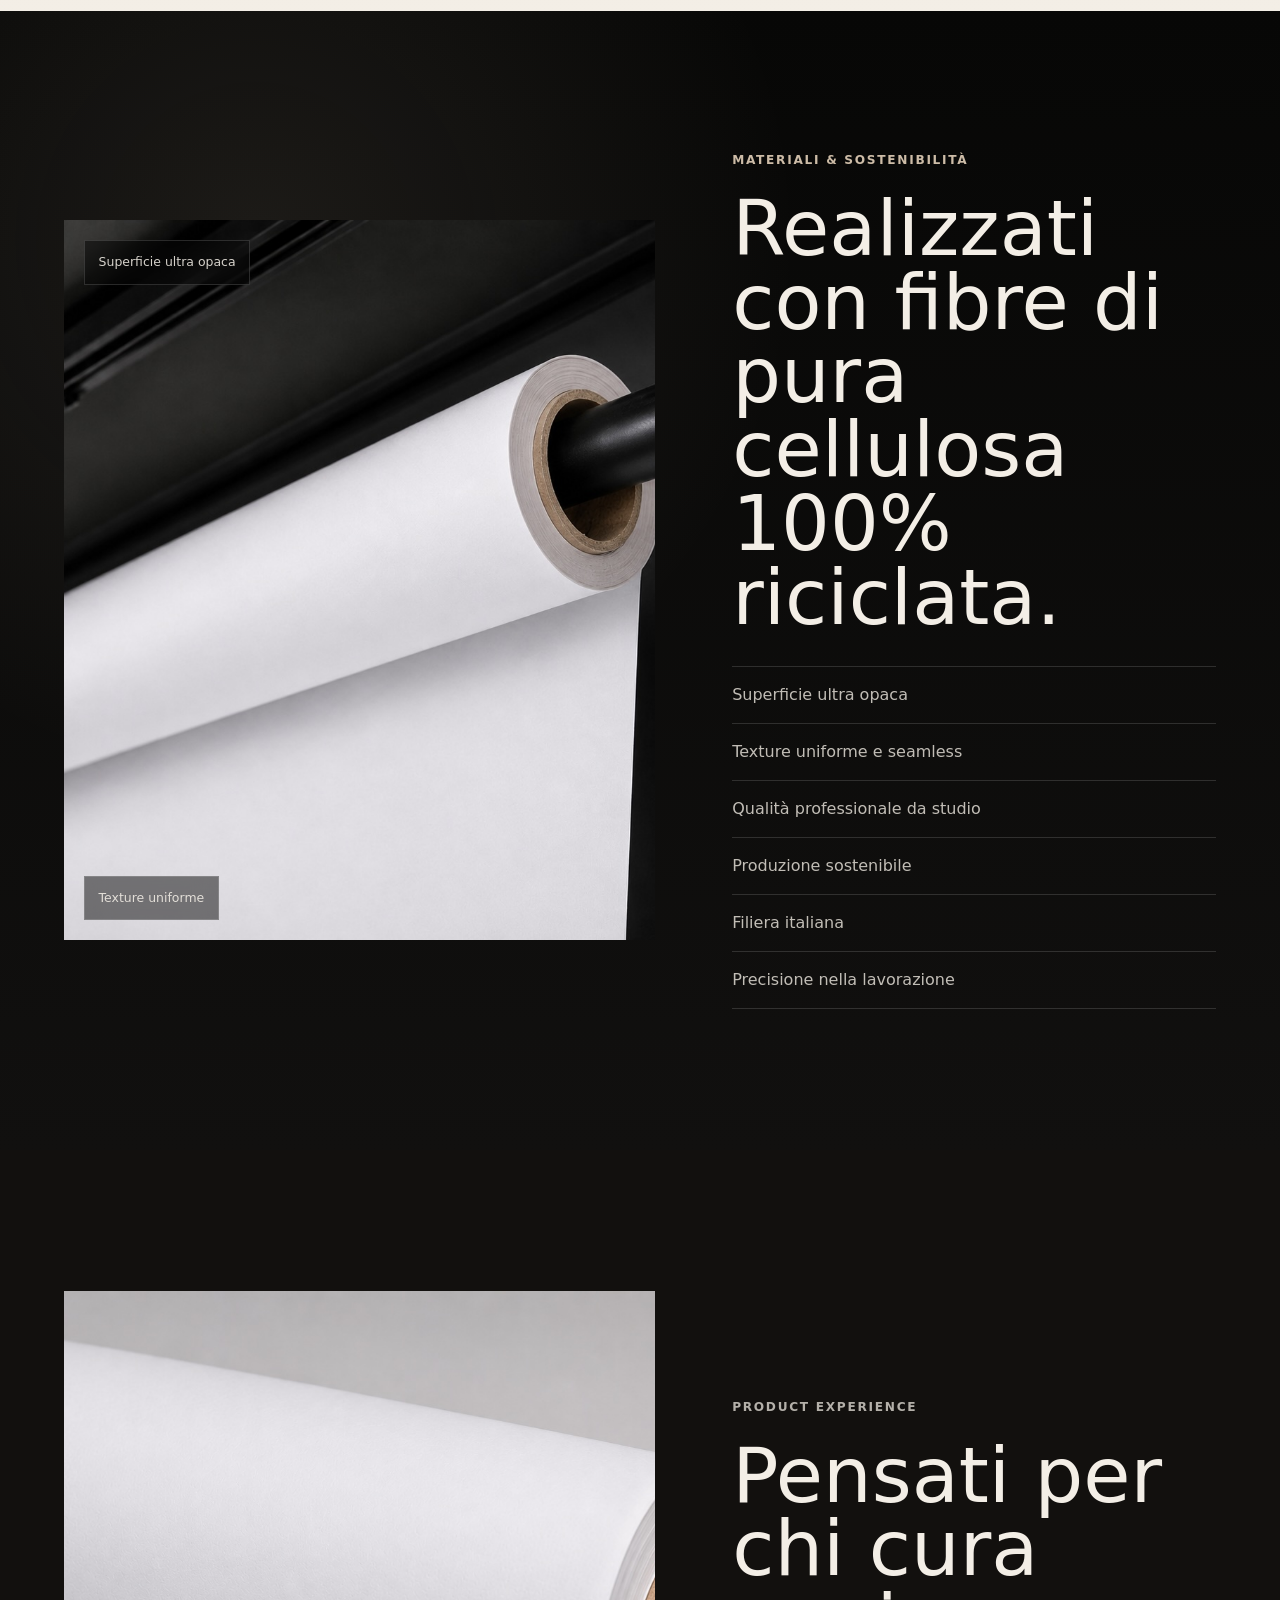
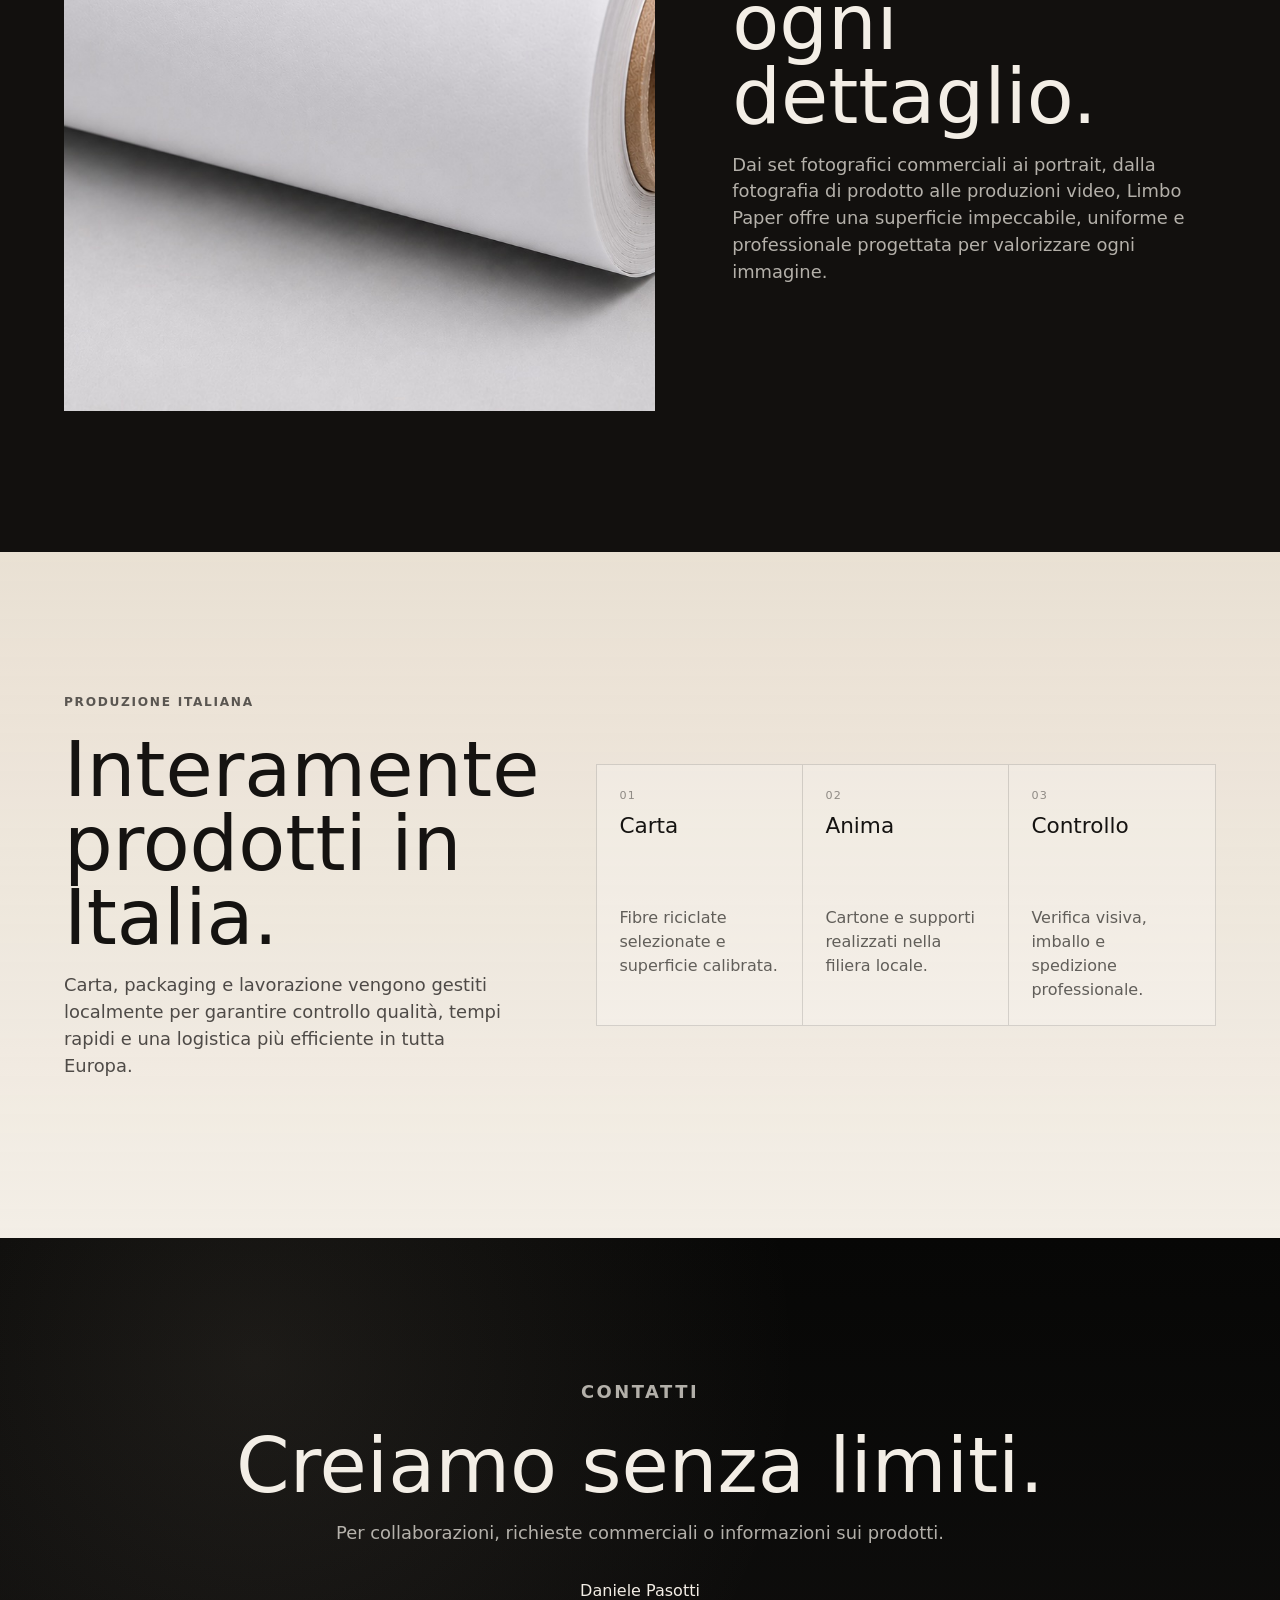
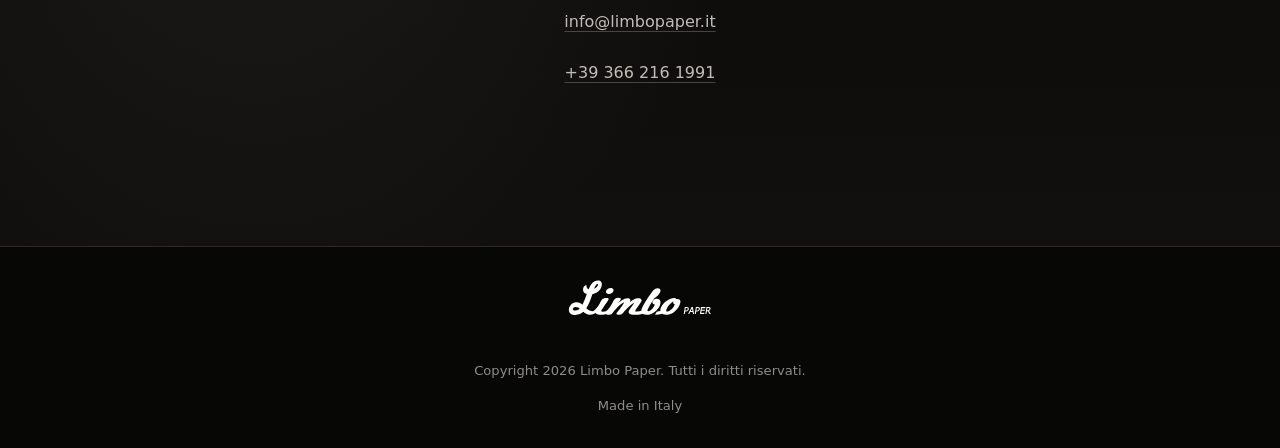
==== commit 86e1dee6: "Update production section heading for clarity in index.html" ====
--- a/index.html
+++ b/index.html
@@ -131,7 +131,7 @@
       <section class="production-section light-section" id="produzione" aria-labelledby="produzione-title">
         <div class="production-copy reveal">
           <p class="eyebrow">Produzione italiana</p>
-          <h2 id="produzione-title">Interamente prodotti nel nord Italia.</h2>
+          <h2 id="produzione-title">Interamente prodotti in Italia.</h2>
           <p>
             Carta, packaging e lavorazione vengono gestiti localmente per
             garantire controllo qualit&agrave;, tempi rapidi e una logistica pi&ugrave;
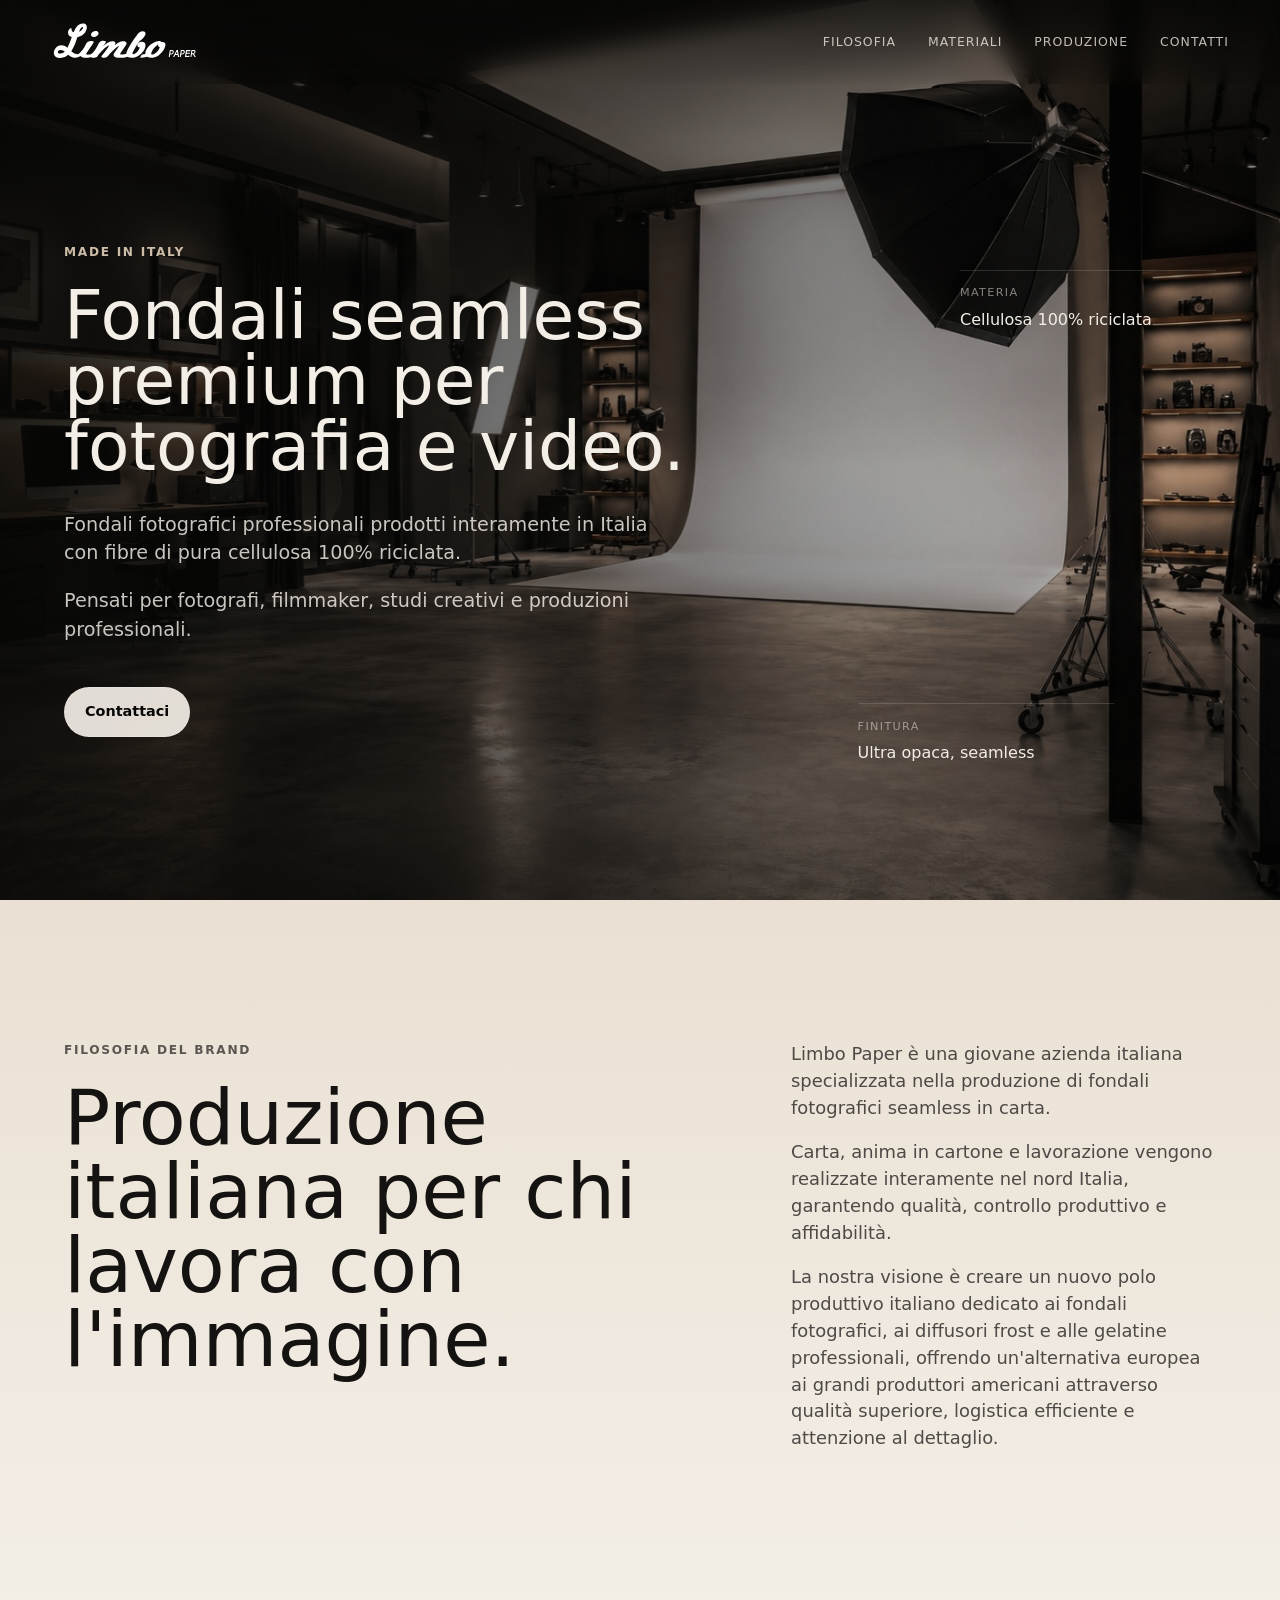
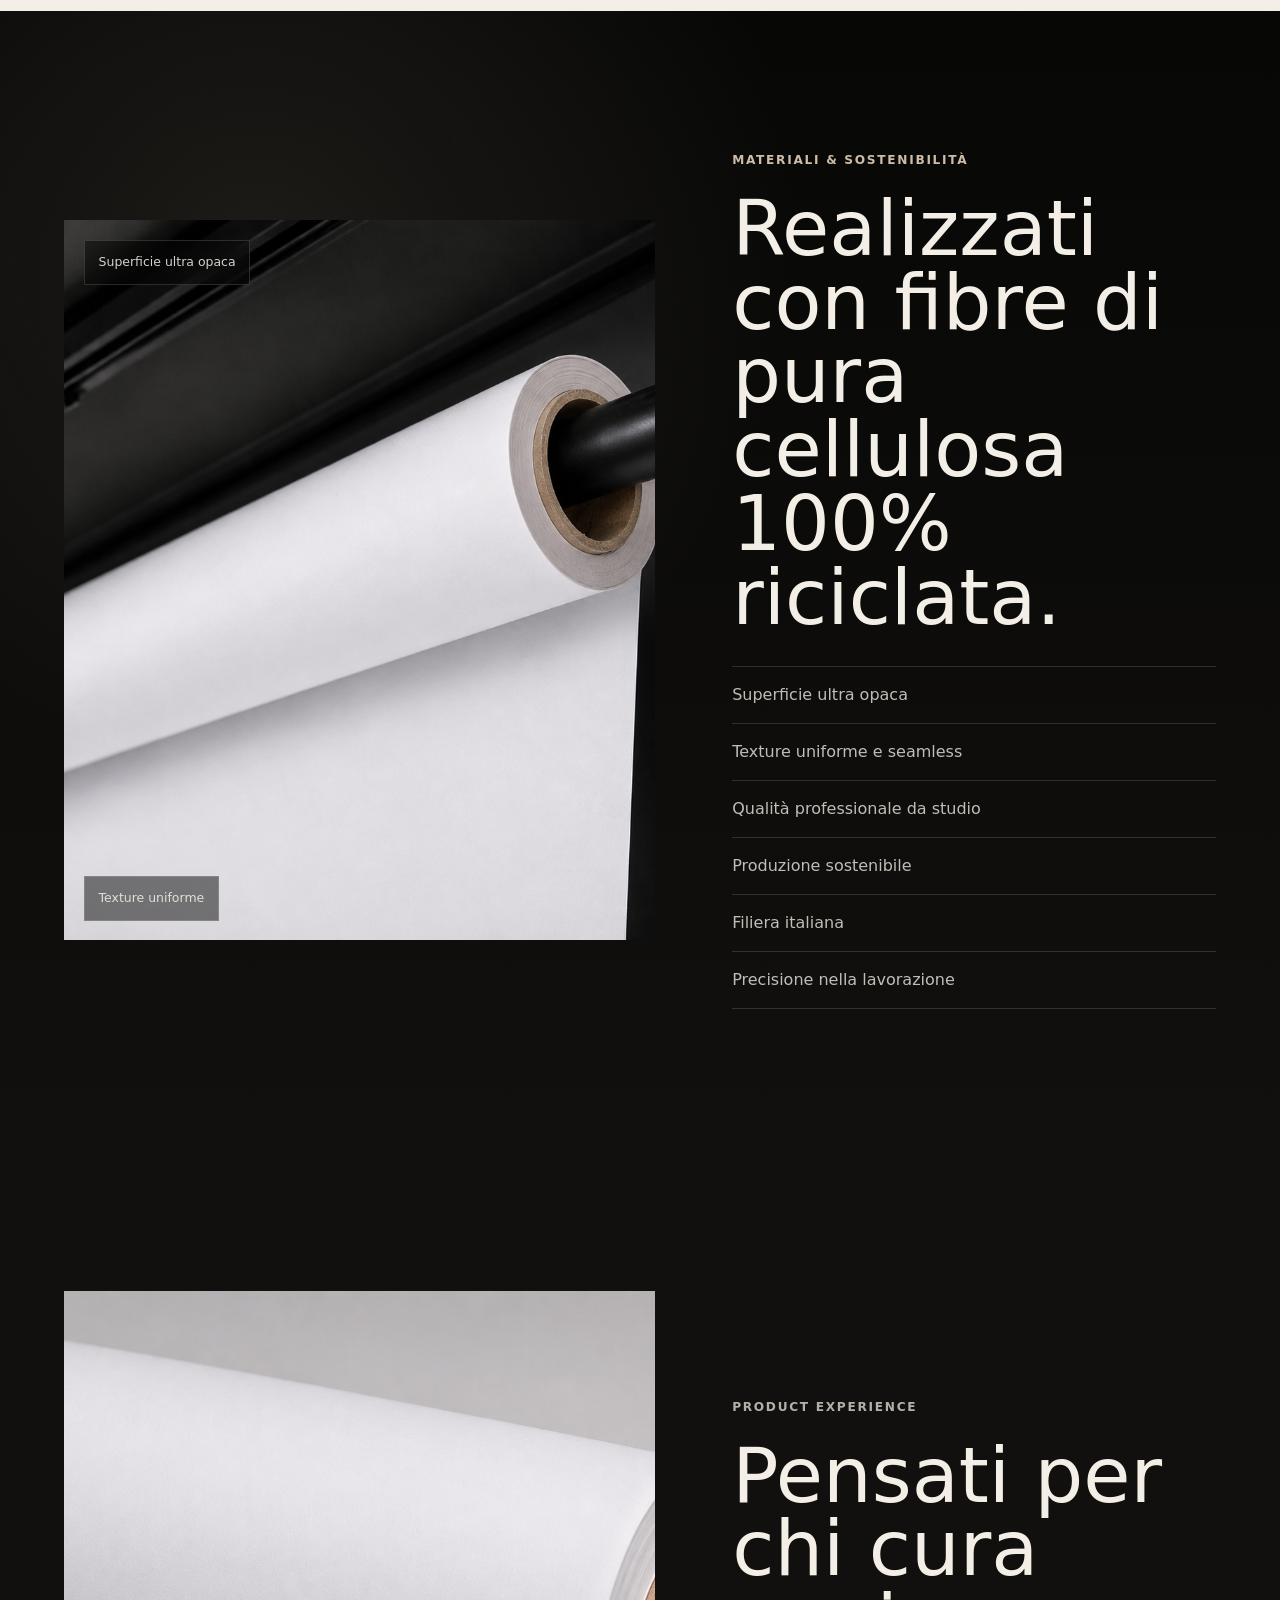
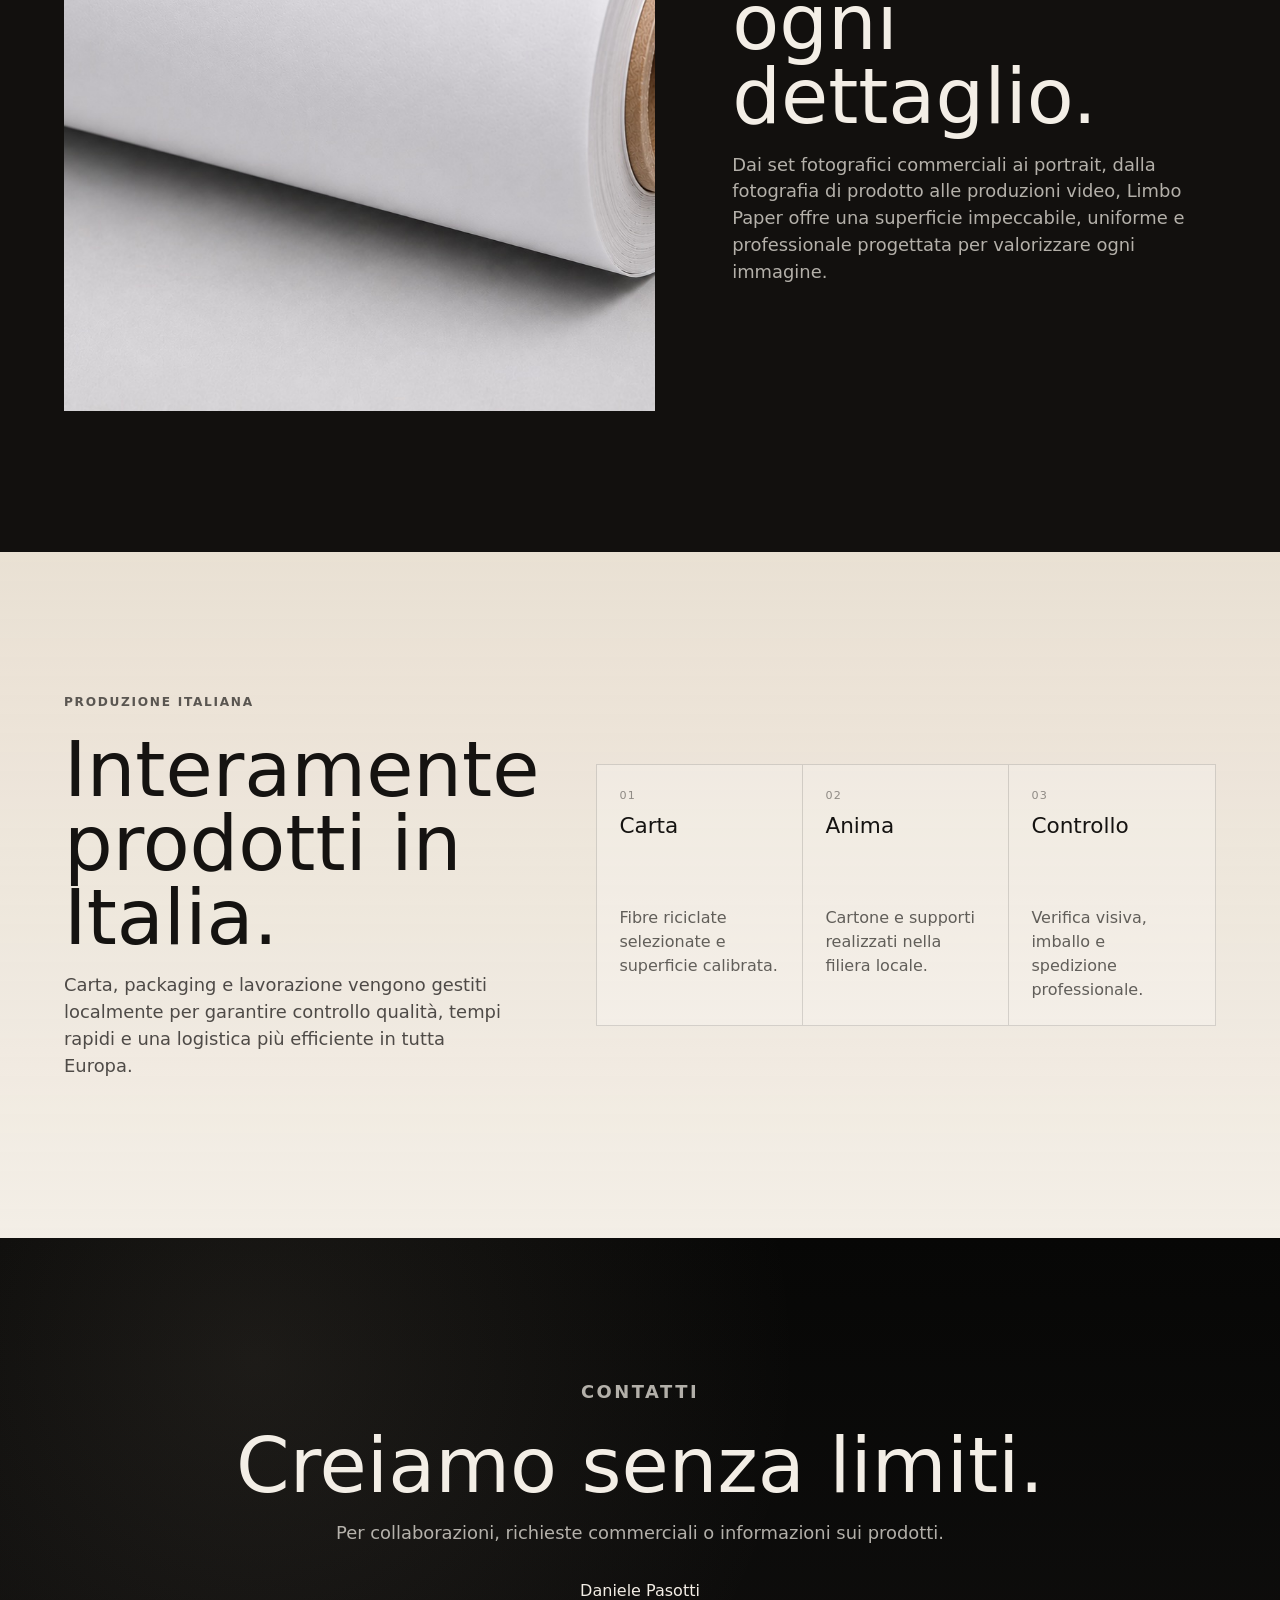
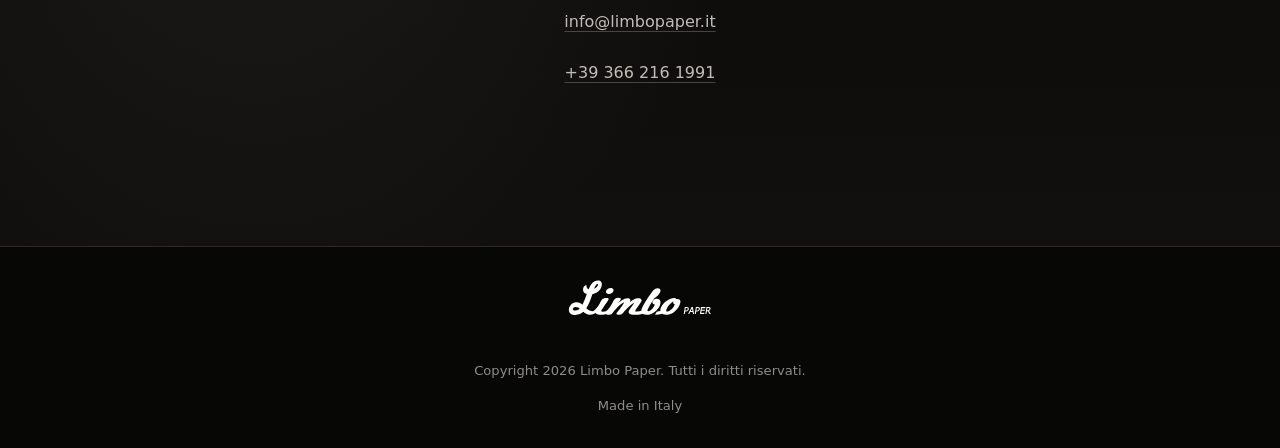
==== commit f75668a4: "Add Open Graph and Twitter meta tags for improved social sharing in index.html" ====
--- a/index.html
+++ b/index.html
@@ -5,8 +5,28 @@
     <meta name="viewport" content="width=device-width, initial-scale=1" />
     <meta
       name="description"
-      content="Limbo Paper produce fondali fotografici seamless premium in carta riciclata, interamente realizzati nel nord Italia."
+      content="Limbo Paper produce fondali fotografici seamless premium in carta riciclata, interamente realizzati in Italia."
     />
+    <link rel="canonical" href="https://limbopaper.it/" />
+    <meta property="og:site_name" content="Limbo Paper" />
+    <meta property="og:type" content="website" />
+    <meta property="og:url" content="https://limbopaper.it/" />
+    <meta property="og:title" content="Limbo Paper | Fondali seamless premium" />
+    <meta
+      property="og:description"
+      content="Fondali fotografici professionali prodotti interamente in Italia con fibre di pura cellulosa 100% riciclata."
+    />
+    <meta property="og:image" content="https://limbopaper.it/assets/social-preview.jpg" />
+    <meta property="og:image:width" content="1200" />
+    <meta property="og:image:height" content="630" />
+    <meta property="og:image:alt" content="Studio fotografico con fondale Limbo Paper" />
+    <meta name="twitter:card" content="summary_large_image" />
+    <meta name="twitter:title" content="Limbo Paper | Fondali seamless premium" />
+    <meta
+      name="twitter:description"
+      content="Fondali fotografici professionali prodotti interamente in Italia con fibre di pura cellulosa 100% riciclata."
+    />
+    <meta name="twitter:image" content="https://limbopaper.it/assets/social-preview.jpg" />
     <title>Limbo Paper | Fondali seamless premium</title>
     <link rel="icon" href="assets/favicon.svg" type="image/svg+xml" />
     <link rel="preload" as="image" href="assets/studio-hero.png" />
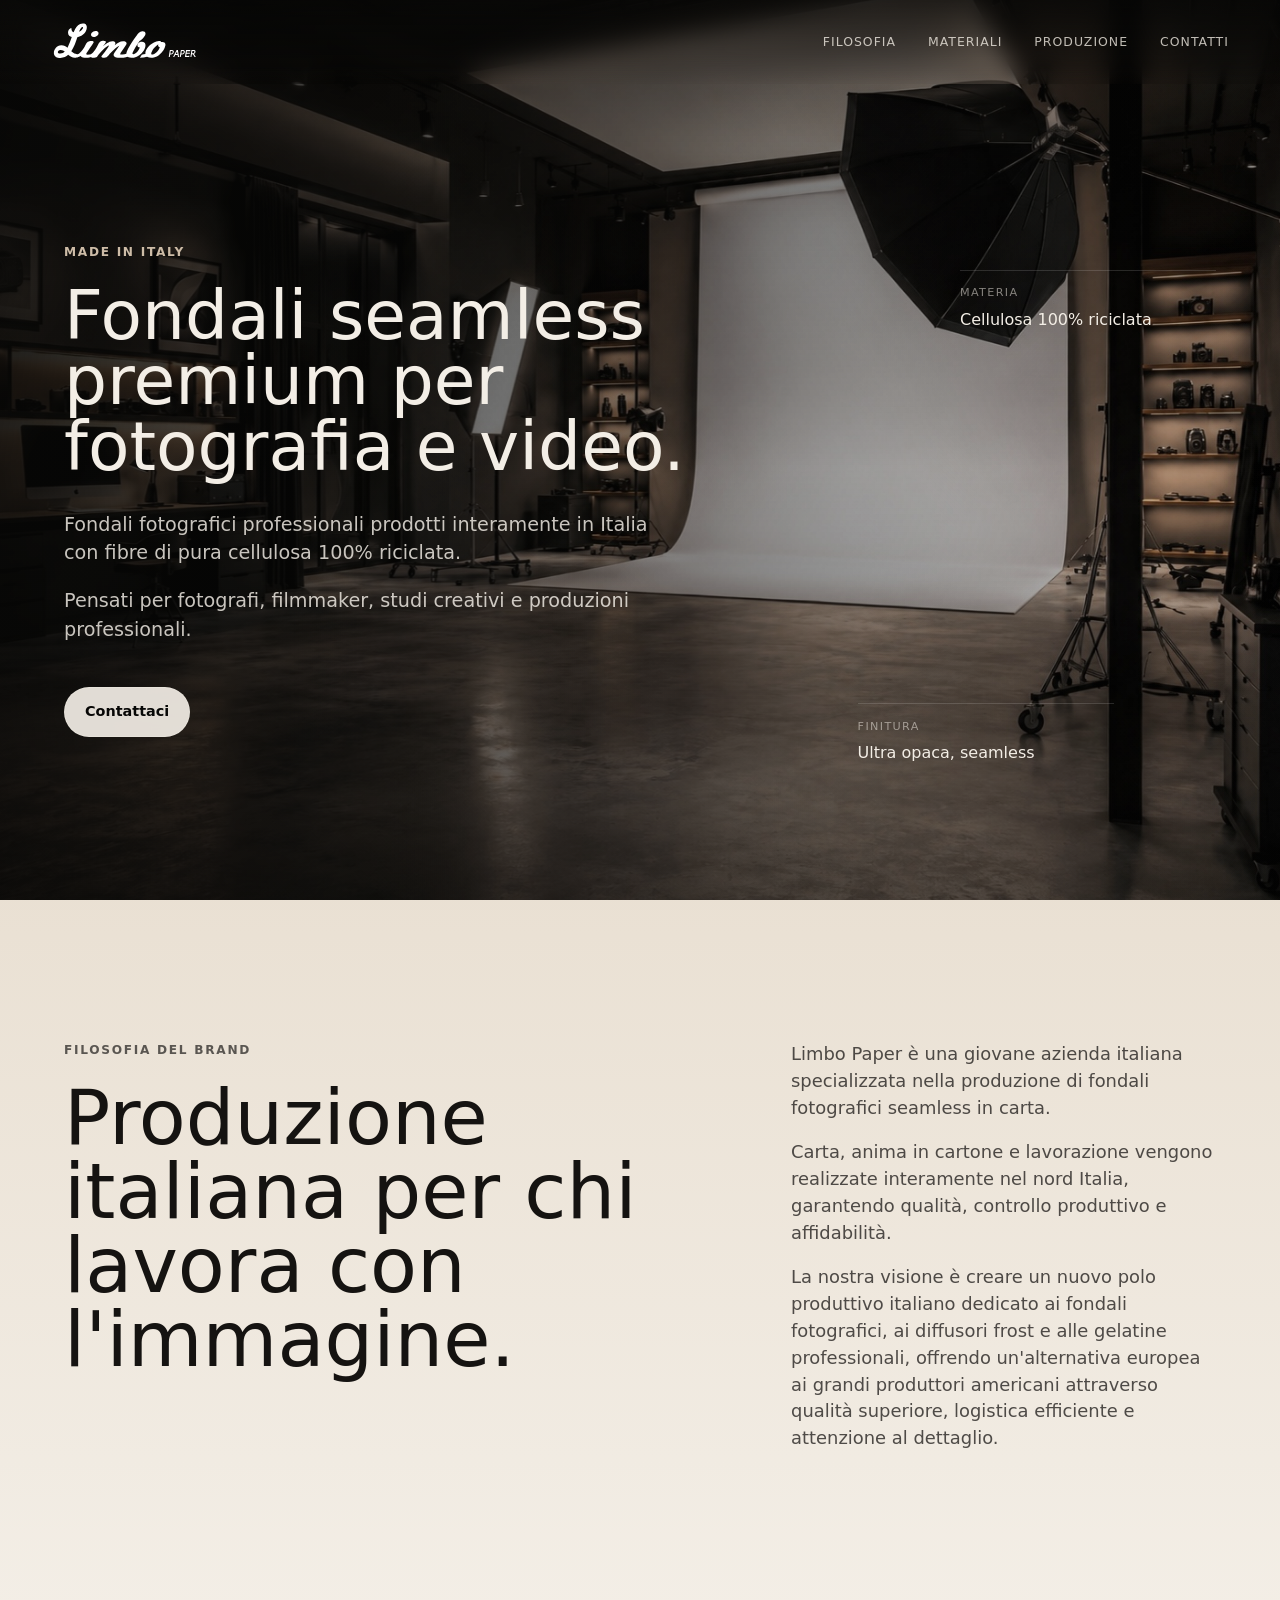
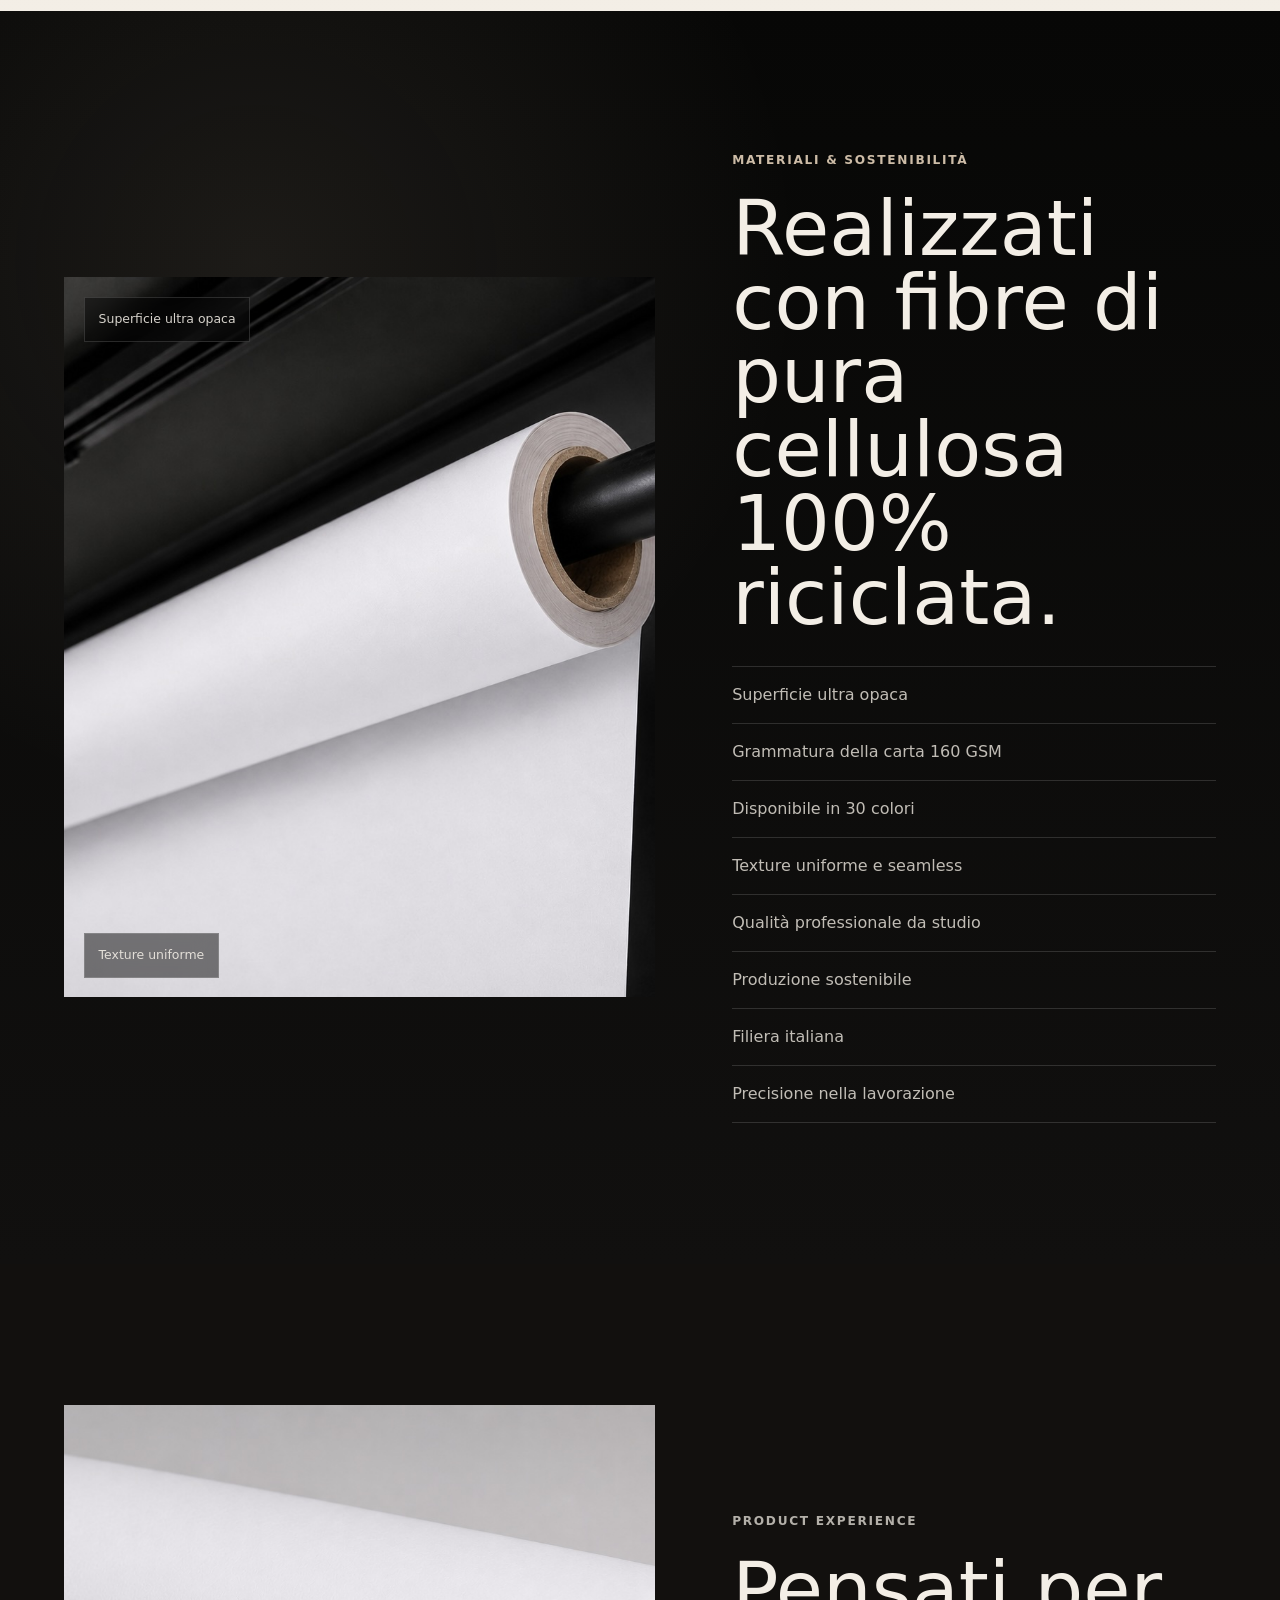
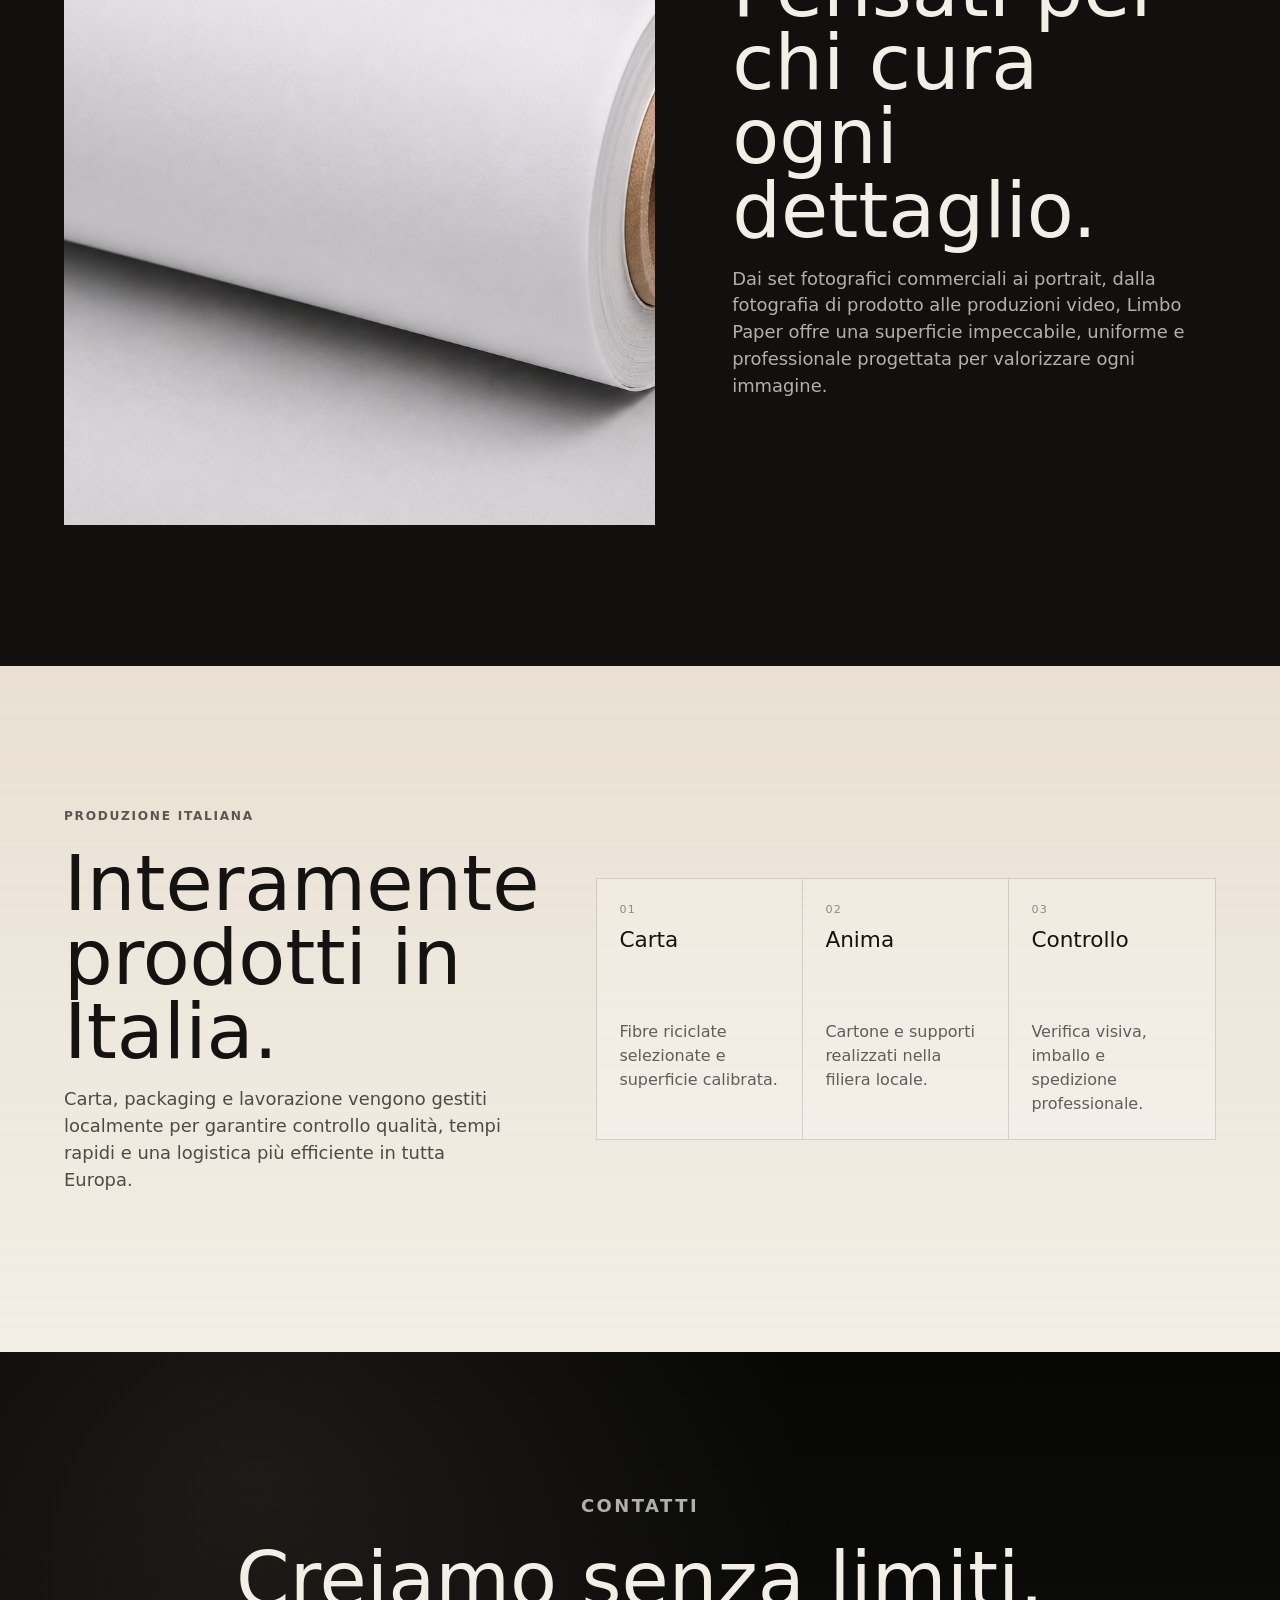
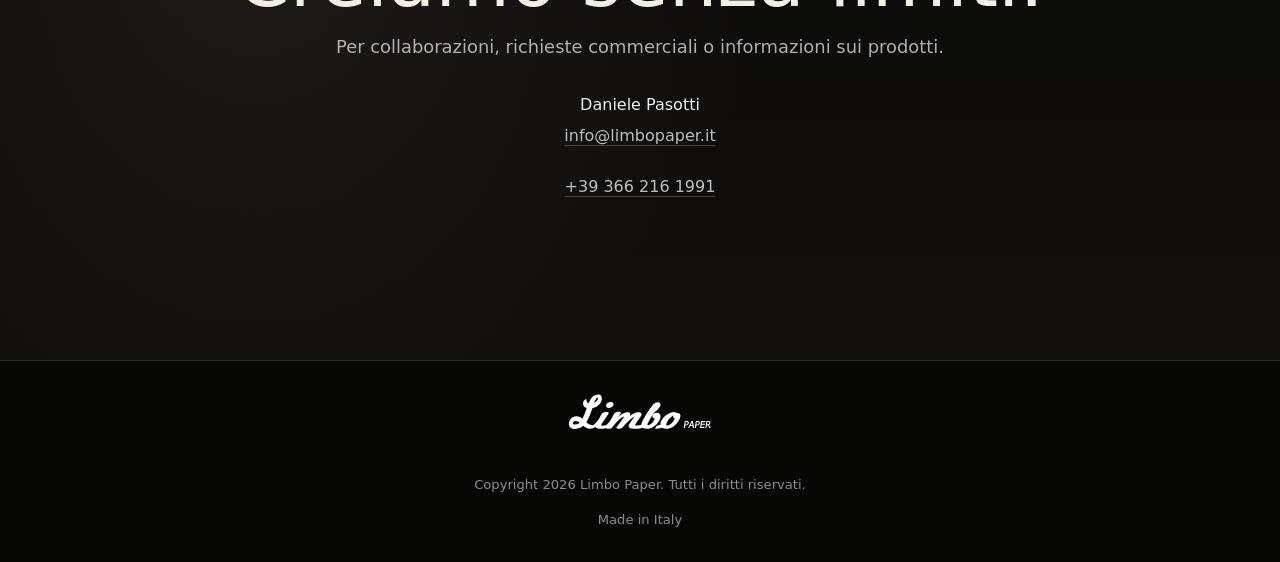
==== commit 5937e6d3: "Add new features to the product list in index.html: include paper weight (160 GSM) and color availab" ====
--- a/index.html
+++ b/index.html
@@ -122,6 +122,8 @@
             </h2>
             <ul class="feature-list">
               <li>Superficie ultra opaca</li>
+              <li>Grammatura della carta 160 GSM</li>
+              <li>Disponibile in 30 colori</li>
               <li>Texture uniforme e seamless</li>
               <li>Qualit&agrave; professionale da studio</li>
               <li>Produzione sostenibile</li>
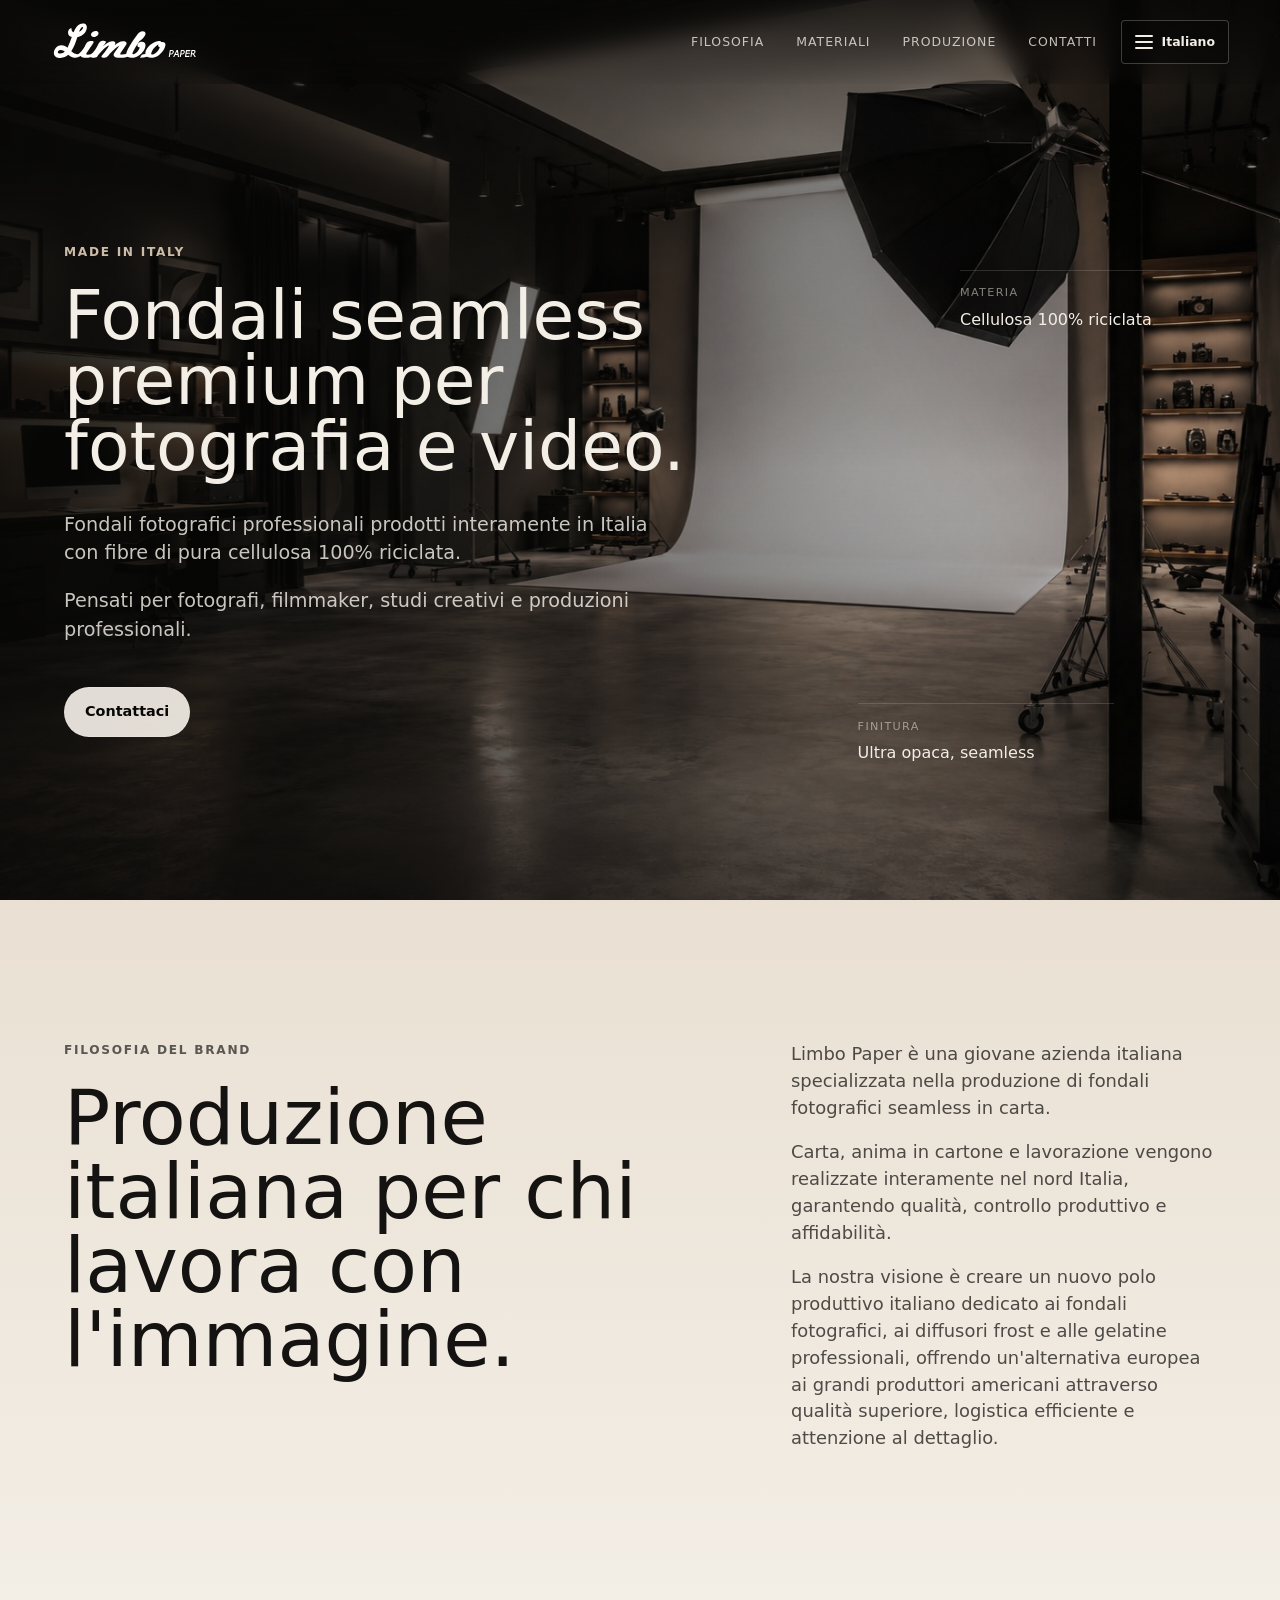
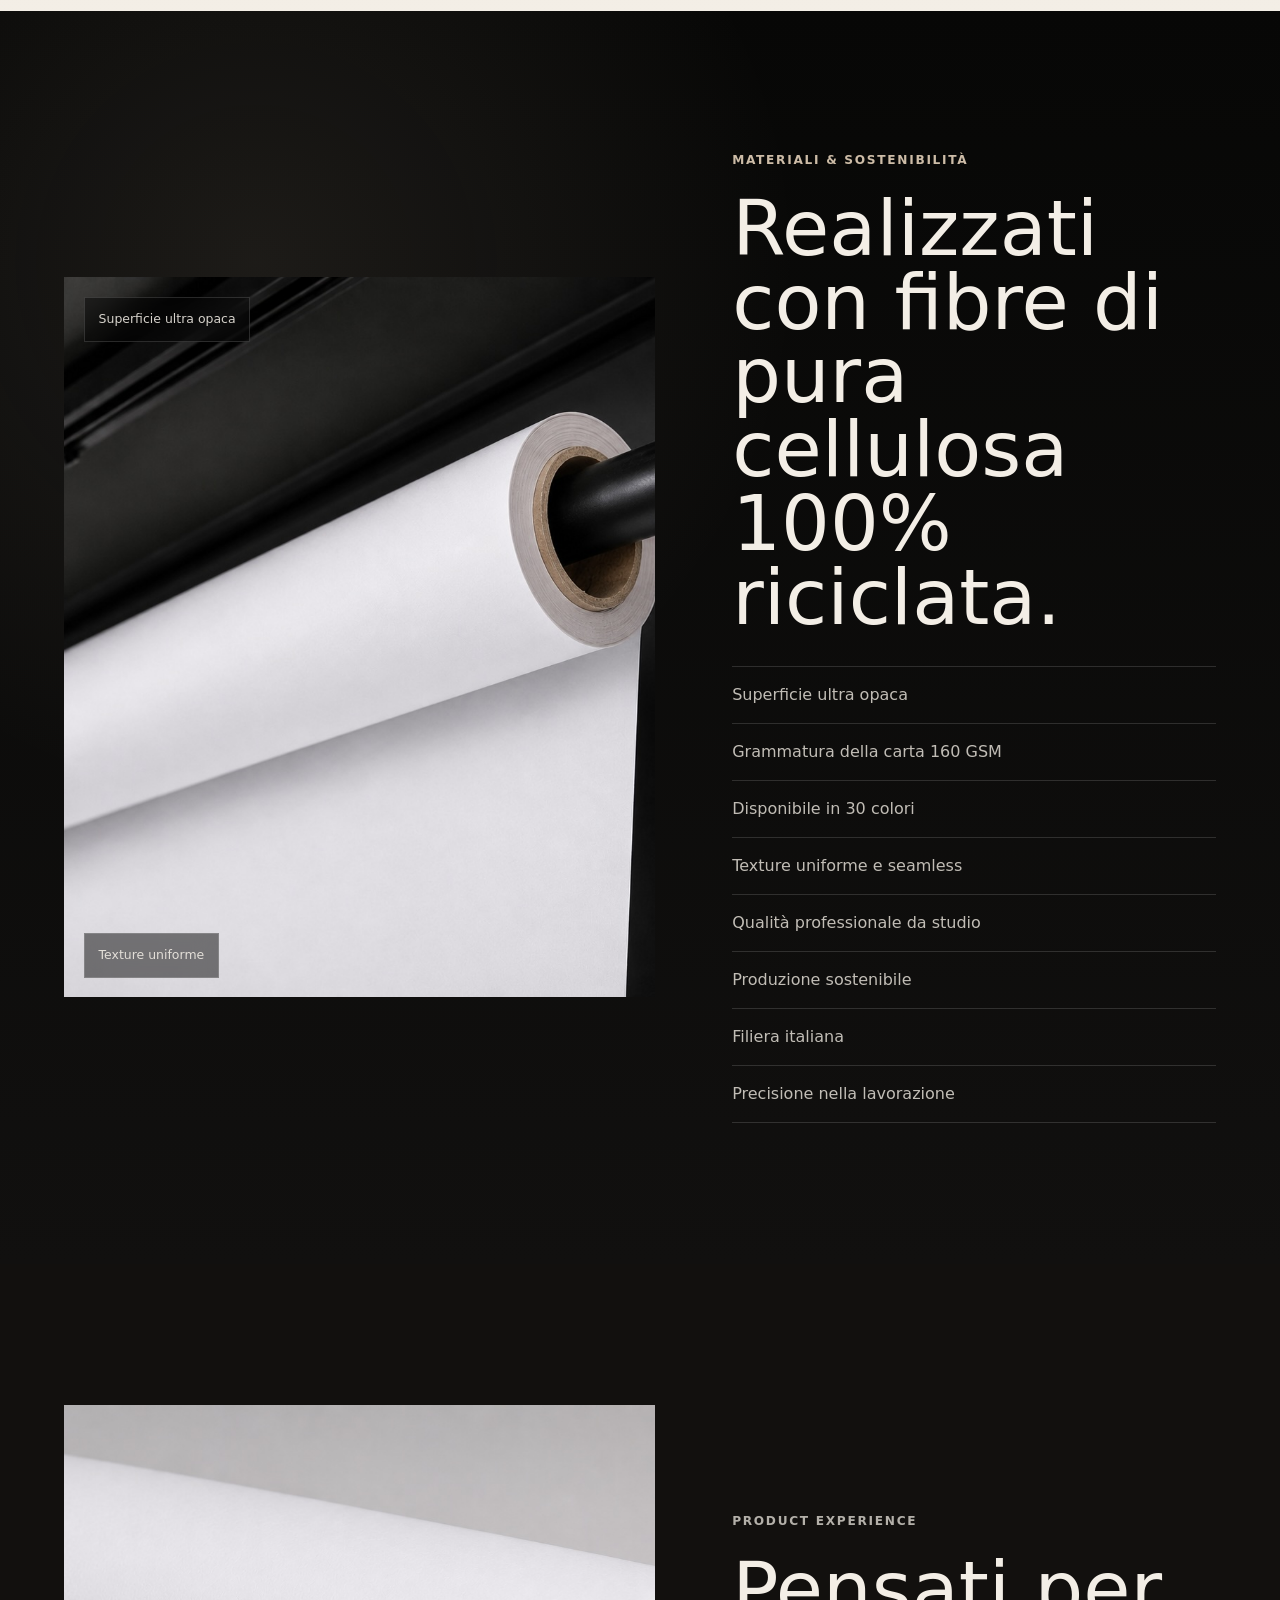
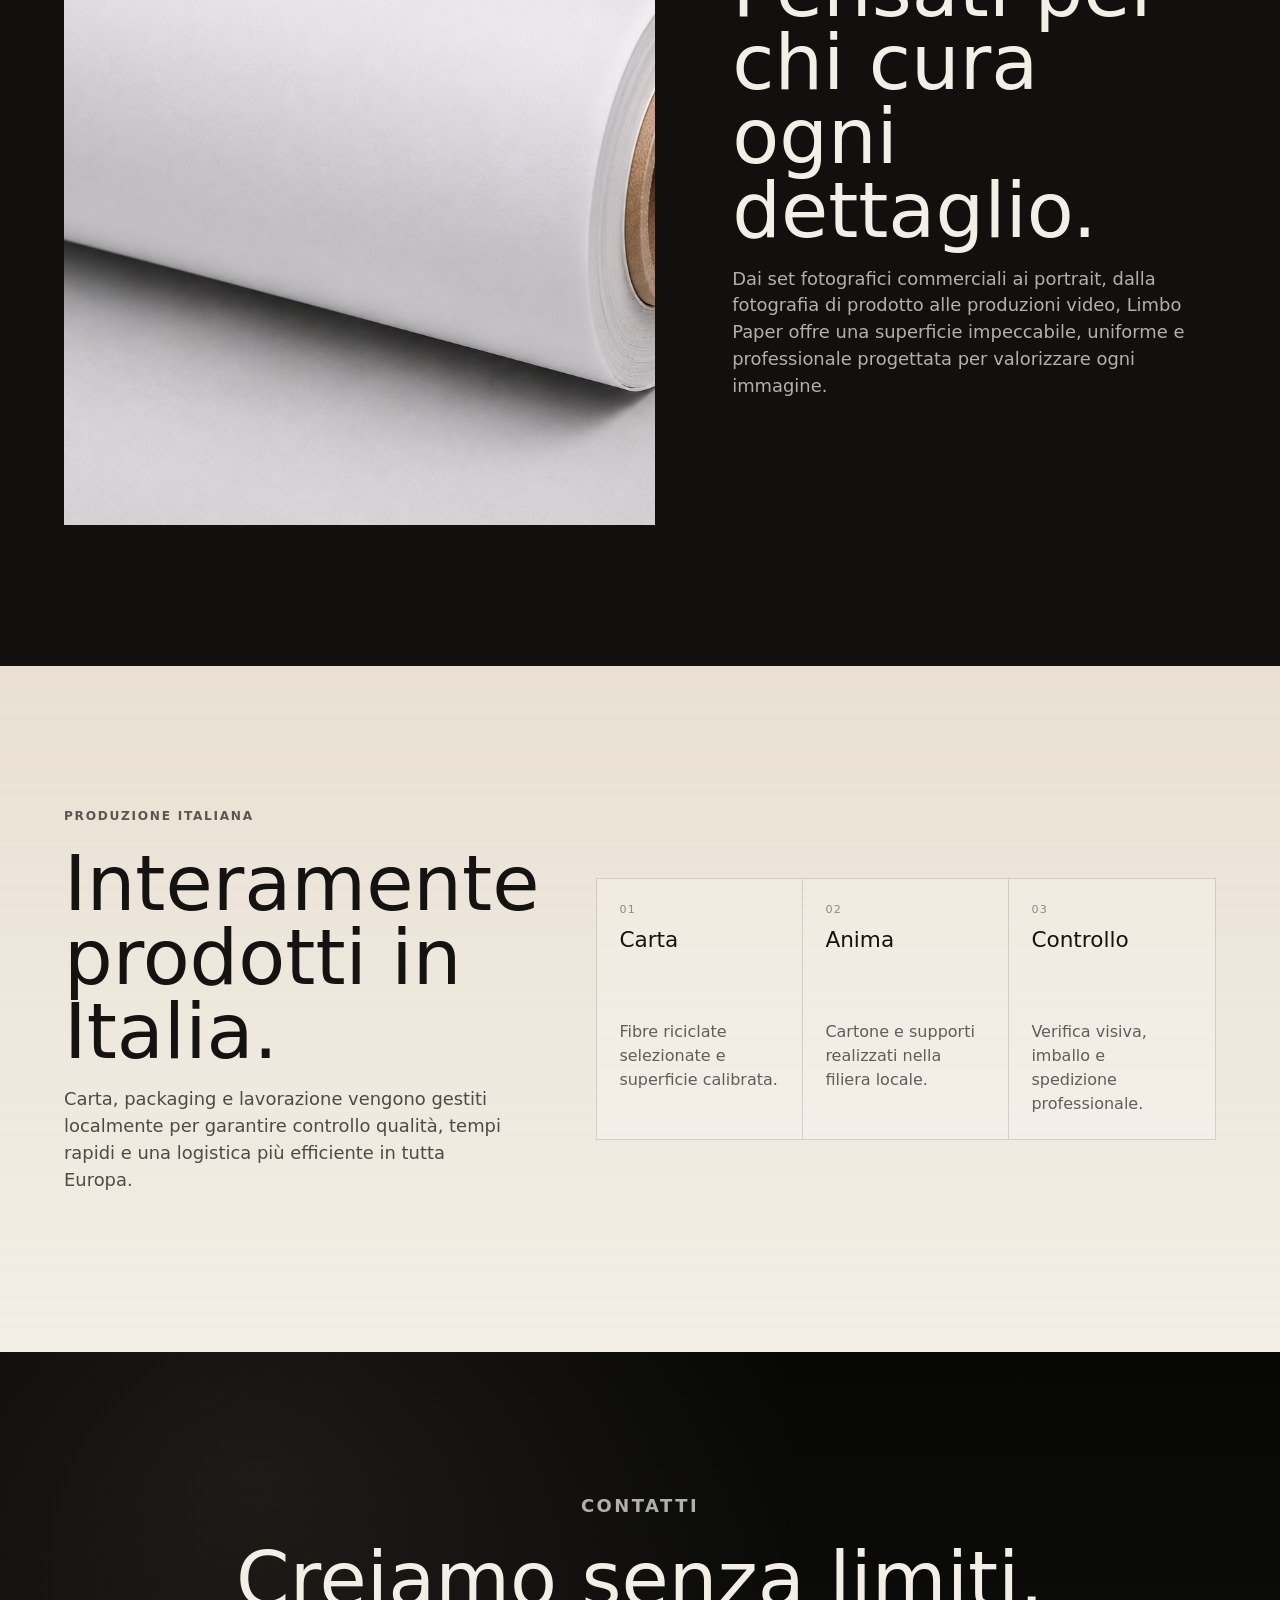
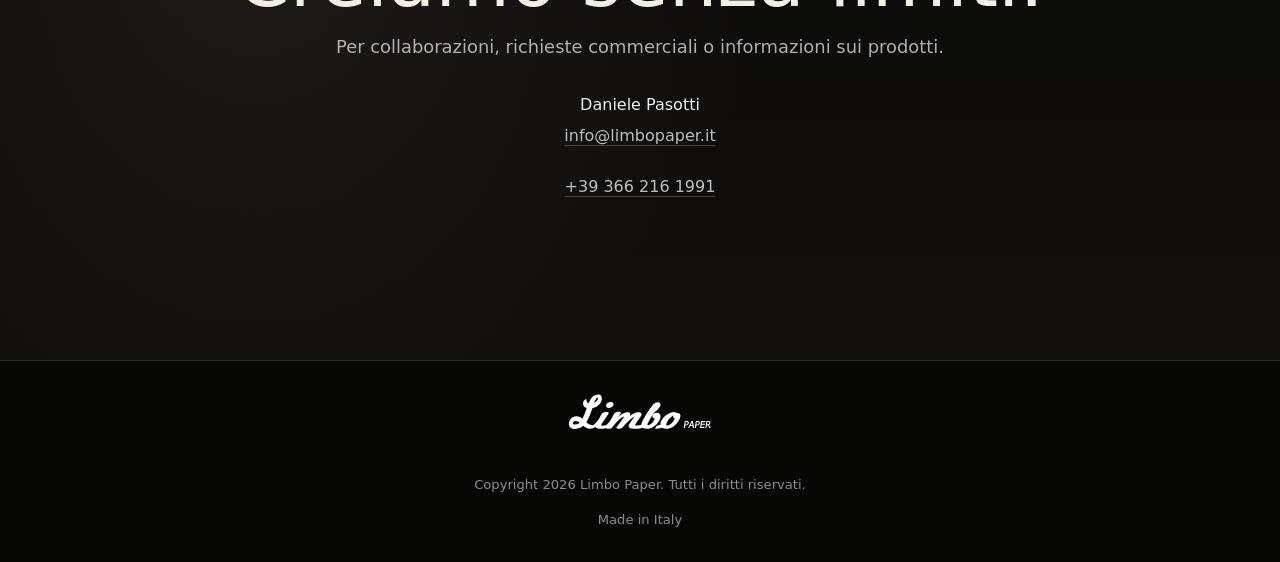
==== commit 0baa5579: "Update canonical URLs in index.html for consistency, enhance sitemap.xml with additional hreflang li" ====
--- a/index.html
+++ b/index.html
@@ -3,68 +3,77 @@
   <head>
     <meta charset="utf-8" />
     <meta name="viewport" content="width=device-width, initial-scale=1" />
-    <meta
-      name="description"
-      content="Limbo Paper produce fondali fotografici seamless premium in carta riciclata, interamente realizzati in Italia."
-    />
+    <meta name="description" content="Limbo Paper produce fondali fotografici seamless premium in carta riciclata, interamente realizzati in Italia." />
     <link rel="canonical" href="https://limbopaper.it/" />
+    <link rel="alternate" hreflang="it" href="https://limbopaper.it/it/" />
+    <link rel="alternate" hreflang="en" href="https://limbopaper.it/en/" />
+    <link rel="alternate" hreflang="es" href="https://limbopaper.it/es/" />
+    <link rel="alternate" hreflang="zh-Hans" href="https://limbopaper.it/zh/" />
+    <link rel="alternate" hreflang="x-default" href="https://limbopaper.it/it/" />
     <meta property="og:site_name" content="Limbo Paper" />
     <meta property="og:type" content="website" />
     <meta property="og:url" content="https://limbopaper.it/" />
+    <meta property="og:locale" content="it_IT" />
+    <meta property="og:locale:alternate" content="en_GB" />
+    <meta property="og:locale:alternate" content="es_ES" />
+    <meta property="og:locale:alternate" content="zh_CN" />
     <meta property="og:title" content="Limbo Paper | Fondali seamless premium" />
-    <meta
-      property="og:description"
-      content="Fondali fotografici professionali prodotti interamente in Italia con fibre di pura cellulosa 100% riciclata."
-    />
+    <meta property="og:description" content="Fondali fotografici professionali prodotti interamente in Italia con fibre di pura cellulosa 100% riciclata." />
     <meta property="og:image" content="https://limbopaper.it/assets/social-preview.jpg" />
     <meta property="og:image:width" content="1200" />
     <meta property="og:image:height" content="630" />
     <meta property="og:image:alt" content="Studio fotografico con fondale Limbo Paper" />
     <meta name="twitter:card" content="summary_large_image" />
     <meta name="twitter:title" content="Limbo Paper | Fondali seamless premium" />
-    <meta
-      name="twitter:description"
-      content="Fondali fotografici professionali prodotti interamente in Italia con fibre di pura cellulosa 100% riciclata."
-    />
+    <meta name="twitter:description" content="Fondali fotografici professionali prodotti interamente in Italia con fibre di pura cellulosa 100% riciclata." />
     <meta name="twitter:image" content="https://limbopaper.it/assets/social-preview.jpg" />
     <title>Limbo Paper | Fondali seamless premium</title>
-    <link rel="icon" href="assets/favicon.svg" type="image/svg+xml" />
-    <link rel="preload" as="image" href="assets/studio-hero.png" />
-    <link rel="stylesheet" href="styles.css" />
+    <script type="application/ld+json">{"@context":"https://schema.org","@type":"Organization","name":"Limbo Paper","url":"https://limbopaper.it/","logo":"https://limbopaper.it/assets/limbo-paper-logo.svg","email":"info@limbopaper.it","telephone":"+39 366 216 1991","inLanguage":"it"}</script>
+    <link rel="icon" href="/assets/favicon.svg" type="image/svg+xml" />
+    <link rel="preload" as="image" href="/assets/studio-hero.png" />
+    <link rel="stylesheet" href="/styles.css" />
   </head>
   <body>
     <a class="skip-link" href="#main">Vai al contenuto</a>
 
     <header class="site-header" aria-label="Navigazione principale">
-      <a class="brand" href="#top" aria-label="Limbo Paper home">
-        <img src="assets/limbo-paper-logo.svg" alt="Limbo Paper" />
+      <a class="brand" href="/it/#top" aria-label="Limbo Paper home">
+        <img src="/assets/limbo-paper-logo.svg" alt="Limbo Paper" />
       </a>
-      <nav class="nav-links" aria-label="Sezioni">
-        <a href="#filosofia">Filosofia</a>
+      <div class="nav-group">
+        <nav class="nav-links" aria-label="Sezioni">
+          <a href="#filosofia">Filosofia</a>
         <a href="#materiali">Materiali</a>
         <a href="#produzione">Produzione</a>
         <a href="#contatti">Contatti</a>
-      </nav>
+        </nav>
+        <details class="language-switcher" aria-label="Seleziona lingua">
+        <summary aria-label="Seleziona lingua">
+          <span class="language-menu-icon" aria-hidden="true"><span></span><span></span><span></span></span>
+          <span class="language-menu-current">Italiano</span>
+        </summary>
+        <ul>
+          <li><a href="/it/" lang="it" hreflang="it" data-language-link aria-current="true" aria-label="Italiano (Lingua attiva)">Italiano</a></li>
+          <li><a href="/en/" lang="en" hreflang="en" data-language-link aria-label="English">English</a></li>
+          <li><a href="/es/" lang="es" hreflang="es" data-language-link aria-label="Español">Español</a></li>
+          <li><a href="/zh/" lang="zh-Hans" hreflang="zh-Hans" data-language-link aria-label="简体中文">简体中文</a></li>
+        </ul>
+      </details>
+      </div>
     </header>
 
     <main id="main">
       <section class="hero" id="top" aria-labelledby="hero-title">
         <div class="hero-media" aria-hidden="true">
-          <img src="assets/studio-hero.png" alt="" />
+          <img src="/assets/studio-hero.png" alt="" />
         </div>
         <div class="hero-shade" aria-hidden="true"></div>
         <div class="hero-content reveal">
           <p class="eyebrow">Made in Italy</p>
           <h1 id="hero-title">Fondali seamless premium per fotografia e video.</h1>
           <div class="hero-copy">
-            <p>
-              Fondali fotografici professionali prodotti interamente in Italia
-              con fibre di pura cellulosa 100% riciclata.
-            </p>
-            <p>
-              Pensati per fotografi, filmmaker, studi creativi e produzioni
-              professionali.
-            </p>
+            <p>Fondali fotografici professionali prodotti interamente in Italia con fibre di pura cellulosa 100% riciclata.</p>
+            <p>Pensati per fotografi, filmmaker, studi creativi e produzioni professionali.</p>
           </div>
           <a class="primary-cta" href="mailto:info@limbopaper.it">Contattaci</a>
         </div>
@@ -83,27 +92,12 @@
         <div class="editorial-grid">
           <div class="editorial-heading reveal">
             <p class="section-kicker">Filosofia del brand</p>
-            <h2 id="filosofia-title">
-              Produzione italiana per chi lavora con l'immagine.
-            </h2>
+            <h2 id="filosofia-title">Produzione italiana per chi lavora con l'immagine.</h2>
           </div>
           <div class="rich-copy reveal">
-            <p>
-              Limbo Paper &egrave; una giovane azienda italiana specializzata nella
-              produzione di fondali fotografici seamless in carta.
-            </p>
-            <p>
-              Carta, anima in cartone e lavorazione vengono realizzate
-              interamente nel nord Italia, garantendo qualit&agrave;, controllo
-              produttivo e affidabilit&agrave;.
-            </p>
-            <p>
-              La nostra visione &egrave; creare un nuovo polo produttivo italiano
-              dedicato ai fondali fotografici, ai diffusori frost e alle
-              gelatine professionali, offrendo un'alternativa europea ai grandi
-              produttori americani attraverso qualit&agrave; superiore, logistica
-              efficiente e attenzione al dettaglio.
-            </p>
+            <p>Limbo Paper è una giovane azienda italiana specializzata nella produzione di fondali fotografici seamless in carta.</p>
+            <p>Carta, anima in cartone e lavorazione vengono realizzate interamente nel nord Italia, garantendo qualità, controllo produttivo e affidabilità.</p>
+            <p>La nostra visione è creare un nuovo polo produttivo italiano dedicato ai fondali fotografici, ai diffusori frost e alle gelatine professionali, offrendo un'alternativa europea ai grandi produttori americani attraverso qualità superiore, logistica efficiente e attenzione al dettaglio.</p>
           </div>
         </div>
       </section>
@@ -111,21 +105,19 @@
       <section class="material-section dark-section" id="materiali" aria-labelledby="materiali-title">
         <div class="split-layout">
           <div class="image-stage reveal">
-            <img src="assets/paper-roll-close.jpg" alt="Macro del rotolo di carta Limbo Paper con superficie opaca" />
+            <img src="/assets/paper-roll-close.jpg" alt="Macro del rotolo di carta Limbo Paper con superficie opaca" />
             <div class="annotation annotation-top">Superficie ultra opaca</div>
             <div class="annotation annotation-bottom">Texture uniforme</div>
           </div>
           <div class="section-copy reveal">
-            <p class="eyebrow">Materiali &amp; sostenibilit&agrave;</p>
-            <h2 id="materiali-title">
-              Realizzati con fibre di pura cellulosa 100% riciclata.
-            </h2>
+            <p class="eyebrow">Materiali &amp; sostenibilità</p>
+            <h2 id="materiali-title">Realizzati con fibre di pura cellulosa 100% riciclata.</h2>
             <ul class="feature-list">
               <li>Superficie ultra opaca</li>
               <li>Grammatura della carta 160 GSM</li>
               <li>Disponibile in 30 colori</li>
               <li>Texture uniforme e seamless</li>
-              <li>Qualit&agrave; professionale da studio</li>
+              <li>Qualità professionale da studio</li>
               <li>Produzione sostenibile</li>
               <li>Filiera italiana</li>
               <li>Precisione nella lavorazione</li>
@@ -136,17 +128,12 @@
 
       <section class="product-section" aria-labelledby="product-title">
         <div class="product-media reveal">
-          <img src="assets/paper-roll-edge.jpg" alt="Dettaglio dell'anima e dei bordi del rotolo di carta" />
+          <img src="/assets/paper-roll-edge.jpg" alt="Dettaglio dell'anima e dei bordi del rotolo di carta" />
         </div>
         <div class="product-copy reveal">
           <p class="eyebrow">Product experience</p>
           <h2 id="product-title">Pensati per chi cura ogni dettaglio.</h2>
-          <p>
-            Dai set fotografici commerciali ai portrait, dalla fotografia di
-            prodotto alle produzioni video, Limbo Paper offre una superficie
-            impeccabile, uniforme e professionale progettata per valorizzare
-            ogni immagine.
-          </p>
+          <p>Dai set fotografici commerciali ai portrait, dalla fotografia di prodotto alle produzioni video, Limbo Paper offre una superficie impeccabile, uniforme e professionale progettata per valorizzare ogni immagine.</p>
         </div>
       </section>
 
@@ -154,11 +141,7 @@
         <div class="production-copy reveal">
           <p class="eyebrow">Produzione italiana</p>
           <h2 id="produzione-title">Interamente prodotti in Italia.</h2>
-          <p>
-            Carta, packaging e lavorazione vengono gestiti localmente per
-            garantire controllo qualit&agrave;, tempi rapidi e una logistica pi&ugrave;
-            efficiente in tutta Europa.
-          </p>
+          <p>Carta, packaging e lavorazione vengono gestiti localmente per garantire controllo qualità, tempi rapidi e una logistica più efficiente in tutta Europa.</p>
         </div>
         <div class="process-panel reveal" aria-label="Processo produttivo">
           <div>
@@ -195,12 +178,12 @@
 
     <footer class="site-footer">
       <div class="footer-brand">
-        <img src="assets/limbo-paper-logo.svg" alt="Limbo Paper" />
+        <img src="/assets/limbo-paper-logo.svg" alt="Limbo Paper" />
         <p>Copyright 2026 Limbo Paper. Tutti i diritti riservati.</p>
         <span>Made in Italy</span>
       </div>
     </footer>
 
-    <script src="script.js"></script>
+    <script src="/script.js"></script>
   </body>
 </html>
--- a/styles.css
+++ b/styles.css
@@ -36,6 +36,17 @@
   letter-spacing: 0;
 }
 
+html:lang(zh-Hans) body {
+  font-family:
+    Inter, "Noto Sans SC", "PingFang SC", "Microsoft YaHei", ui-sans-serif,
+    system-ui, sans-serif;
+}
+
+html:lang(zh-Hans) h1,
+html:lang(zh-Hans) h2 {
+  line-height: 1.08;
+}
+
 img {
   display: block;
   max-width: 100%;
@@ -105,6 +116,12 @@
   text-transform: uppercase;
 }
 
+.nav-group {
+  display: flex;
+  align-items: center;
+  gap: clamp(1rem, 2vw, 1.5rem);
+}
+
 .nav-links a {
   min-height: 44px;
   display: inline-flex;
@@ -114,6 +131,116 @@
 
 .nav-links a:hover {
   color: var(--paper);
+}
+
+.language-switcher {
+  display: inline-block;
+  position: relative;
+}
+
+.language-switcher summary {
+  display: inline-flex;
+  align-items: center;
+  justify-content: center;
+  gap: 0.55rem;
+  min-height: 44px;
+  border: 1px solid rgba(243, 238, 230, 0.24);
+  border-radius: 0.25rem;
+  background: rgba(7, 7, 6, 0.5);
+  color: var(--paper);
+  padding: 0.55rem 0.8rem;
+  cursor: pointer;
+  list-style: none;
+  transition:
+    background 180ms ease,
+    border-color 180ms ease;
+}
+
+.language-switcher summary::-webkit-details-marker {
+  display: none;
+}
+
+.language-switcher summary:hover {
+  background: rgba(7, 7, 6, 0.72);
+  border-color: rgba(243, 238, 230, 0.42);
+}
+
+.language-switcher summary:focus-visible {
+  outline: 2px solid var(--paper);
+  outline-offset: 4px;
+}
+
+.language-menu-icon {
+  display: inline-flex;
+  width: 18px;
+  flex-direction: column;
+  gap: 4px;
+}
+
+.language-menu-icon span {
+  display: block;
+  height: 2px;
+  border-radius: 999px;
+  background: currentColor;
+}
+
+.language-menu-current {
+  font-size: 0.78rem;
+  font-weight: 700;
+  line-height: 1;
+}
+
+.language-switcher ul {
+  position: absolute;
+  top: calc(100% + 0.5rem);
+  right: 0;
+  z-index: 30;
+  width: 100%;
+  min-width: 100%;
+  display: grid;
+  align-items: stretch;
+  gap: 0.25rem;
+  margin: 0;
+  padding: 0.2rem;
+  border: 1px solid rgba(243, 238, 230, 0.2);
+  border-radius: 0.25rem;
+  background: rgba(7, 7, 6, 0.9);
+  box-shadow: 0 18px 42px rgba(0, 0, 0, 0.28);
+  overflow: hidden;
+  list-style: none;
+}
+
+.language-switcher:not([open]) ul {
+  display: none;
+}
+
+.language-switcher a {
+  box-sizing: border-box;
+  display: inline-flex;
+  align-items: center;
+  justify-content: flex-start;
+  width: 100%;
+  min-width: 0;
+  min-height: 44px;
+  border-radius: 0.25rem;
+  padding: 0.72rem 0.8rem;
+  color: rgba(243, 238, 230, 0.72);
+  font-size: 0.78rem;
+  font-weight: 600;
+  line-height: 1;
+  white-space: nowrap;
+  transition:
+    background 180ms ease,
+    color 180ms ease;
+}
+
+.language-switcher a:hover {
+  color: var(--paper);
+}
+
+.language-switcher a[aria-current="true"] {
+  background: rgba(243, 238, 230, 0.92);
+  color: var(--black);
 }
 
 .hero {
@@ -273,6 +400,12 @@
   bottom: 15%;
 }
 
+@media (max-width: 1050px) {
+  .floating-spec {
+    display: none;
+  }
+}
+
 section {
   position: relative;
 }
@@ -554,12 +687,18 @@
 
 @media (max-width: 900px) {
   .site-header {
-    position: absolute;
     align-items: flex-start;
+    gap: 1rem;
+    flex-wrap: wrap;
   }
 
   .nav-links {
     display: none;
+  }
+
+  .nav-group {
+    justify-content: flex-end;
+    min-width: 0;
   }
 
   .hero {
@@ -571,10 +710,6 @@
     background:
       linear-gradient(180deg, rgba(7, 7, 6, 0.62), rgba(7, 7, 6, 0.78)),
       linear-gradient(90deg, rgba(7, 7, 6, 0.72), rgba(7, 7, 6, 0.22));
-  }
-
-  .floating-spec {
-    display: none;
   }
 
   h1 {
@@ -637,10 +772,18 @@
     width: 126px;
   }
 
+  .site-header {
+    padding-inline: 1rem;
+  }
+
   .hero {
     padding-top: 6rem;
     padding-bottom: 2rem;
     align-items: center;
+  }
+
+  .site-header + main .hero {
+    padding-top: 9rem;
   }
 
   h1 {
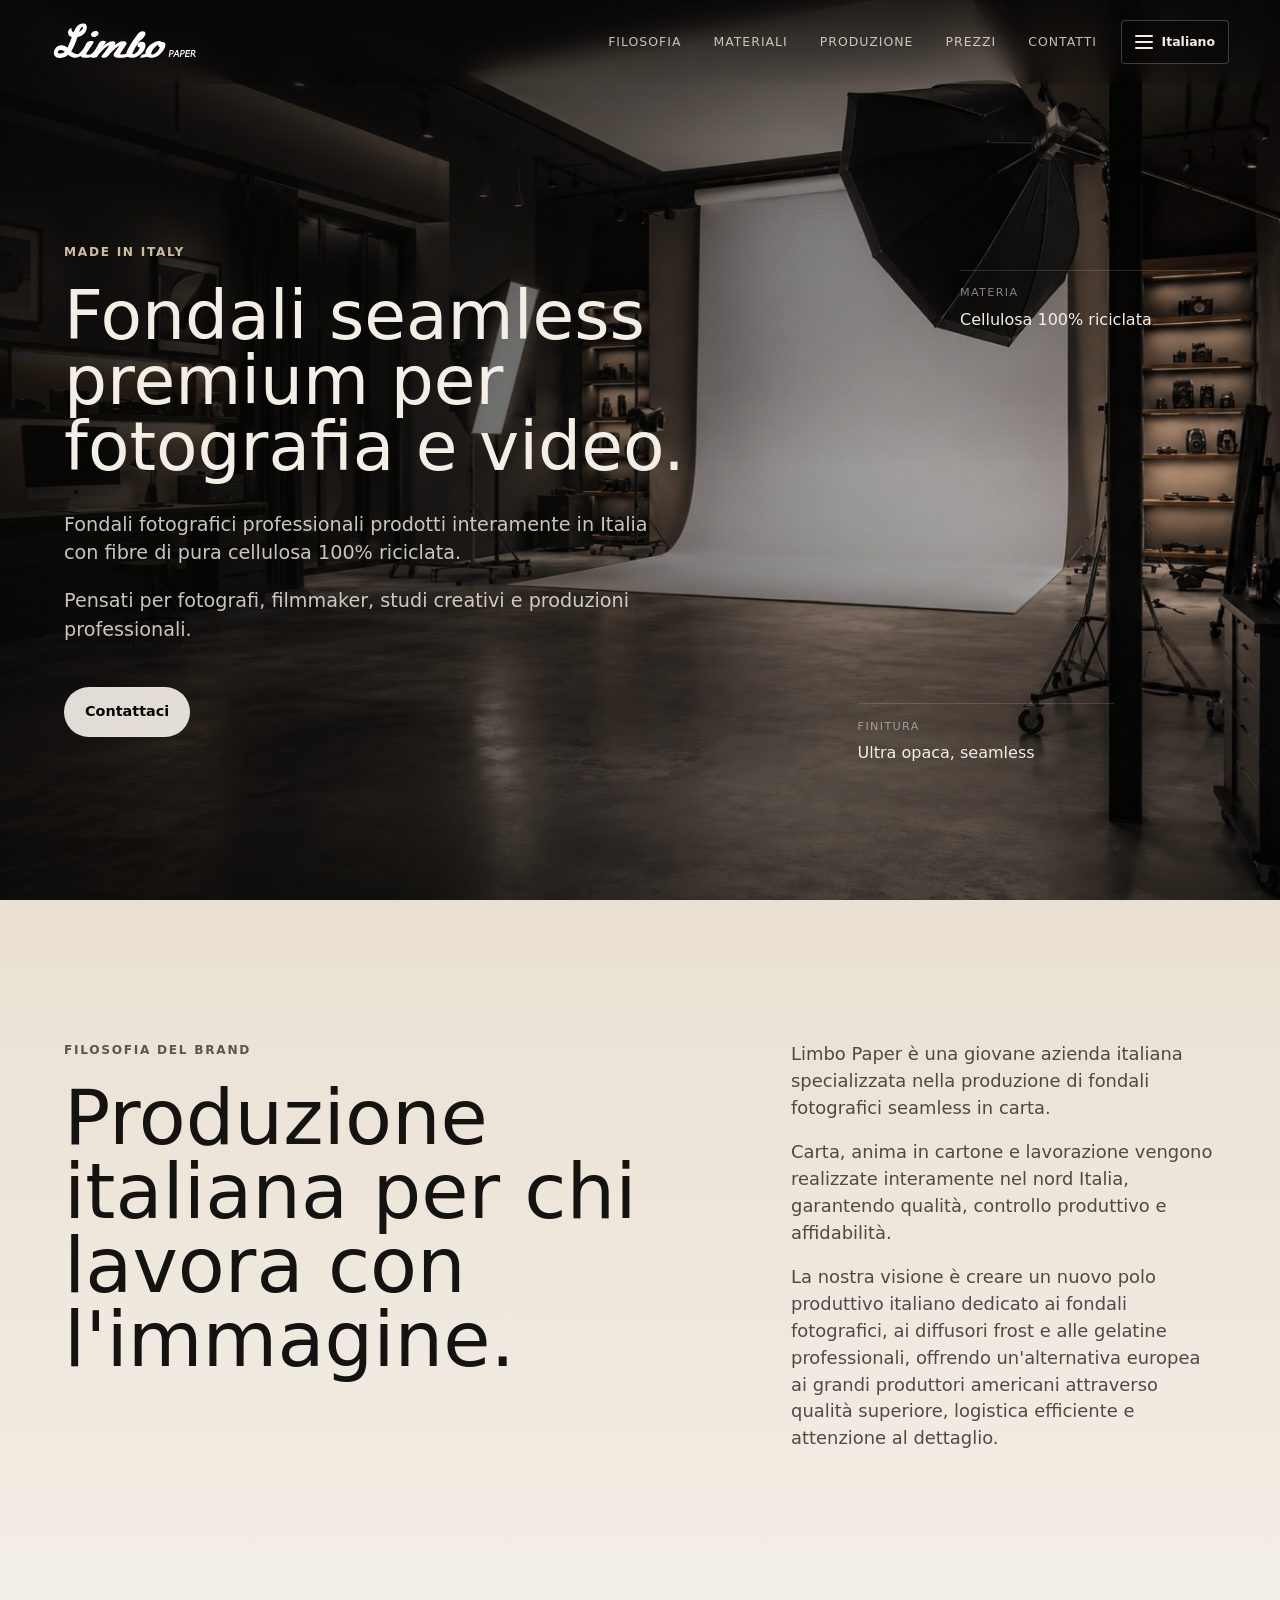
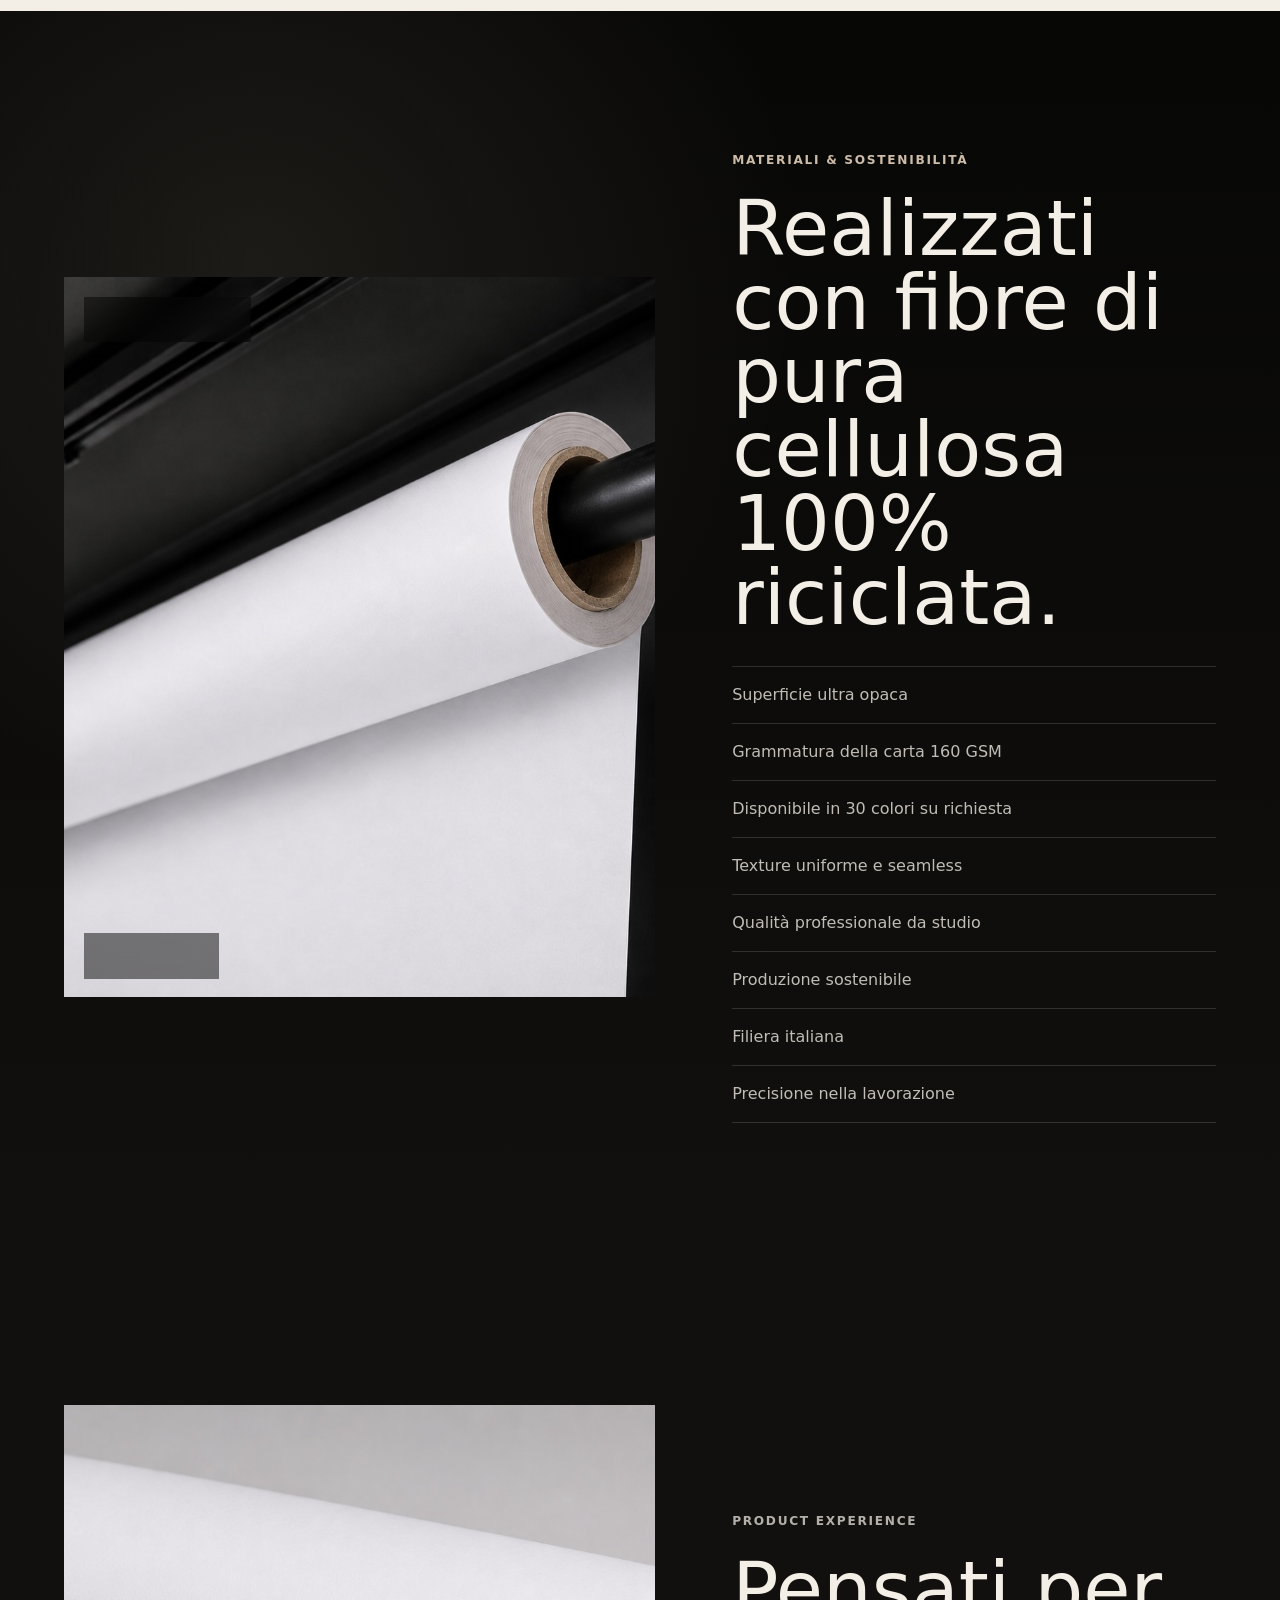
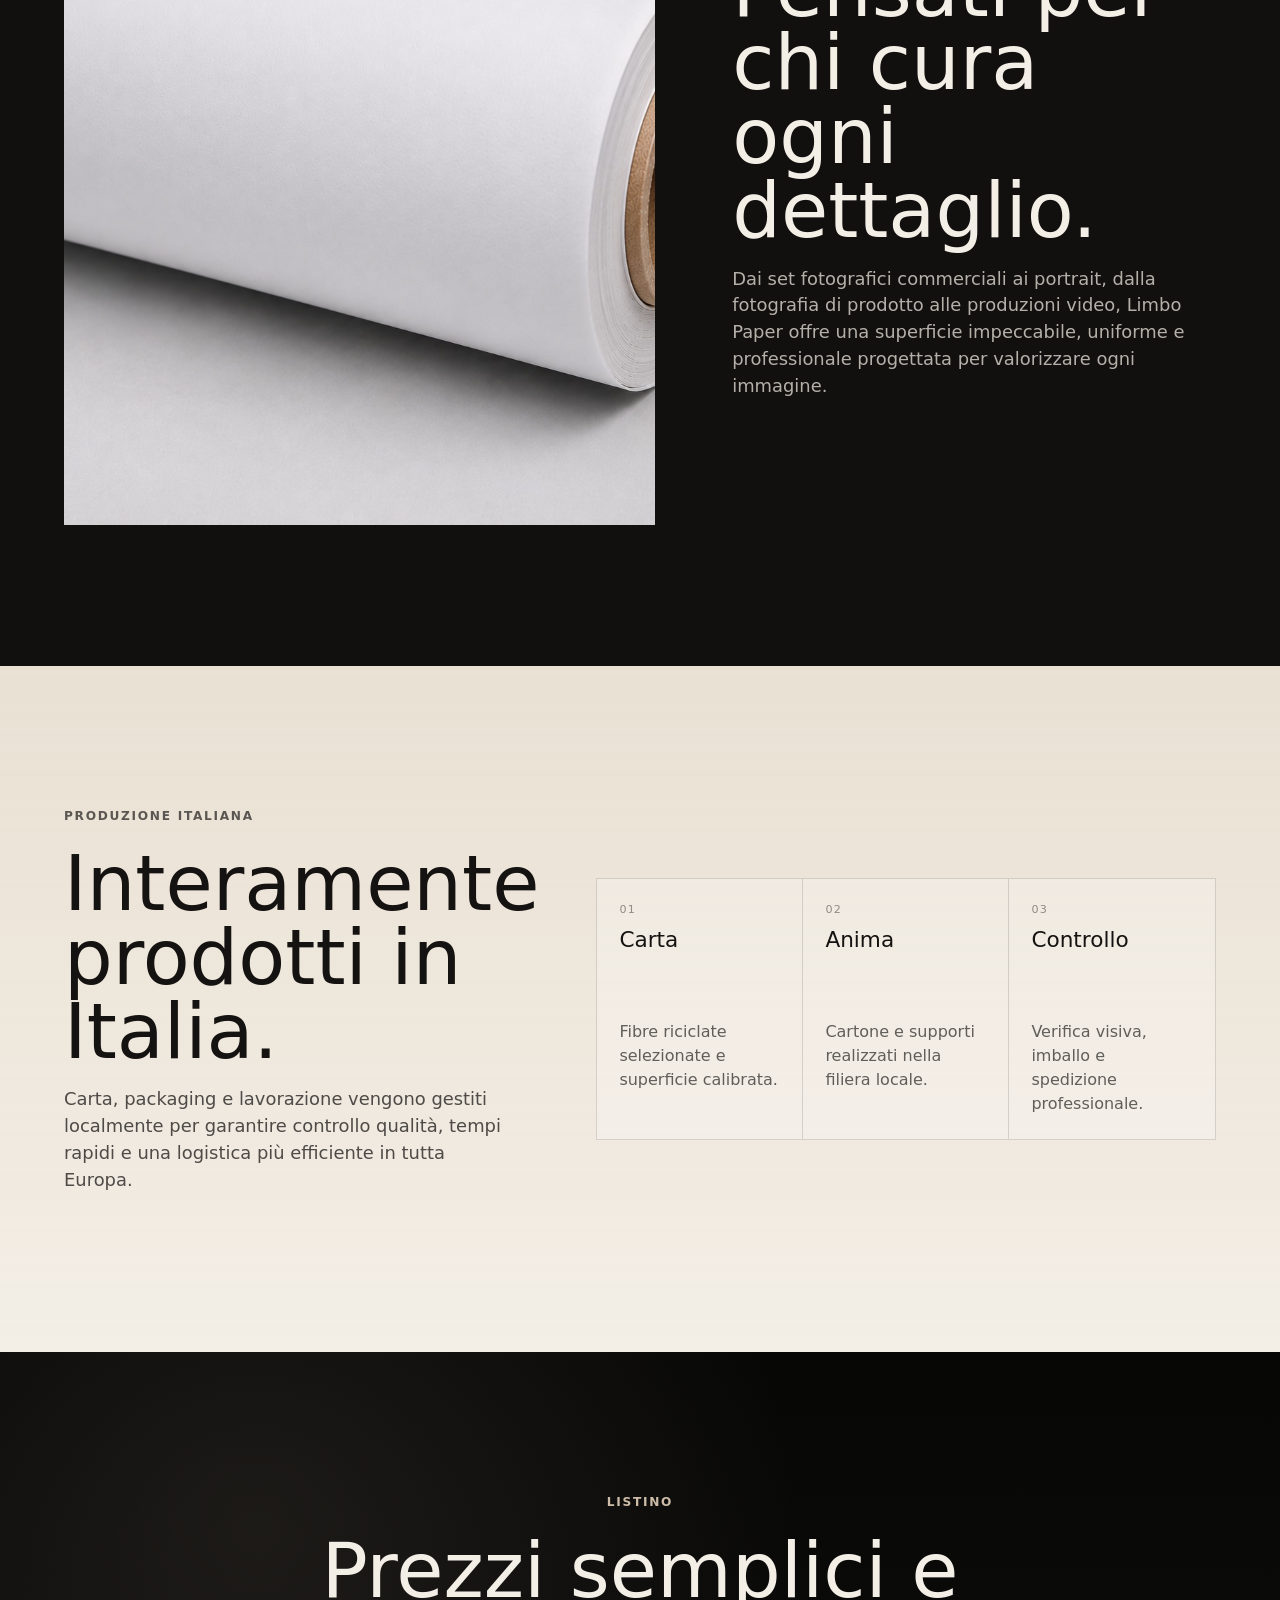
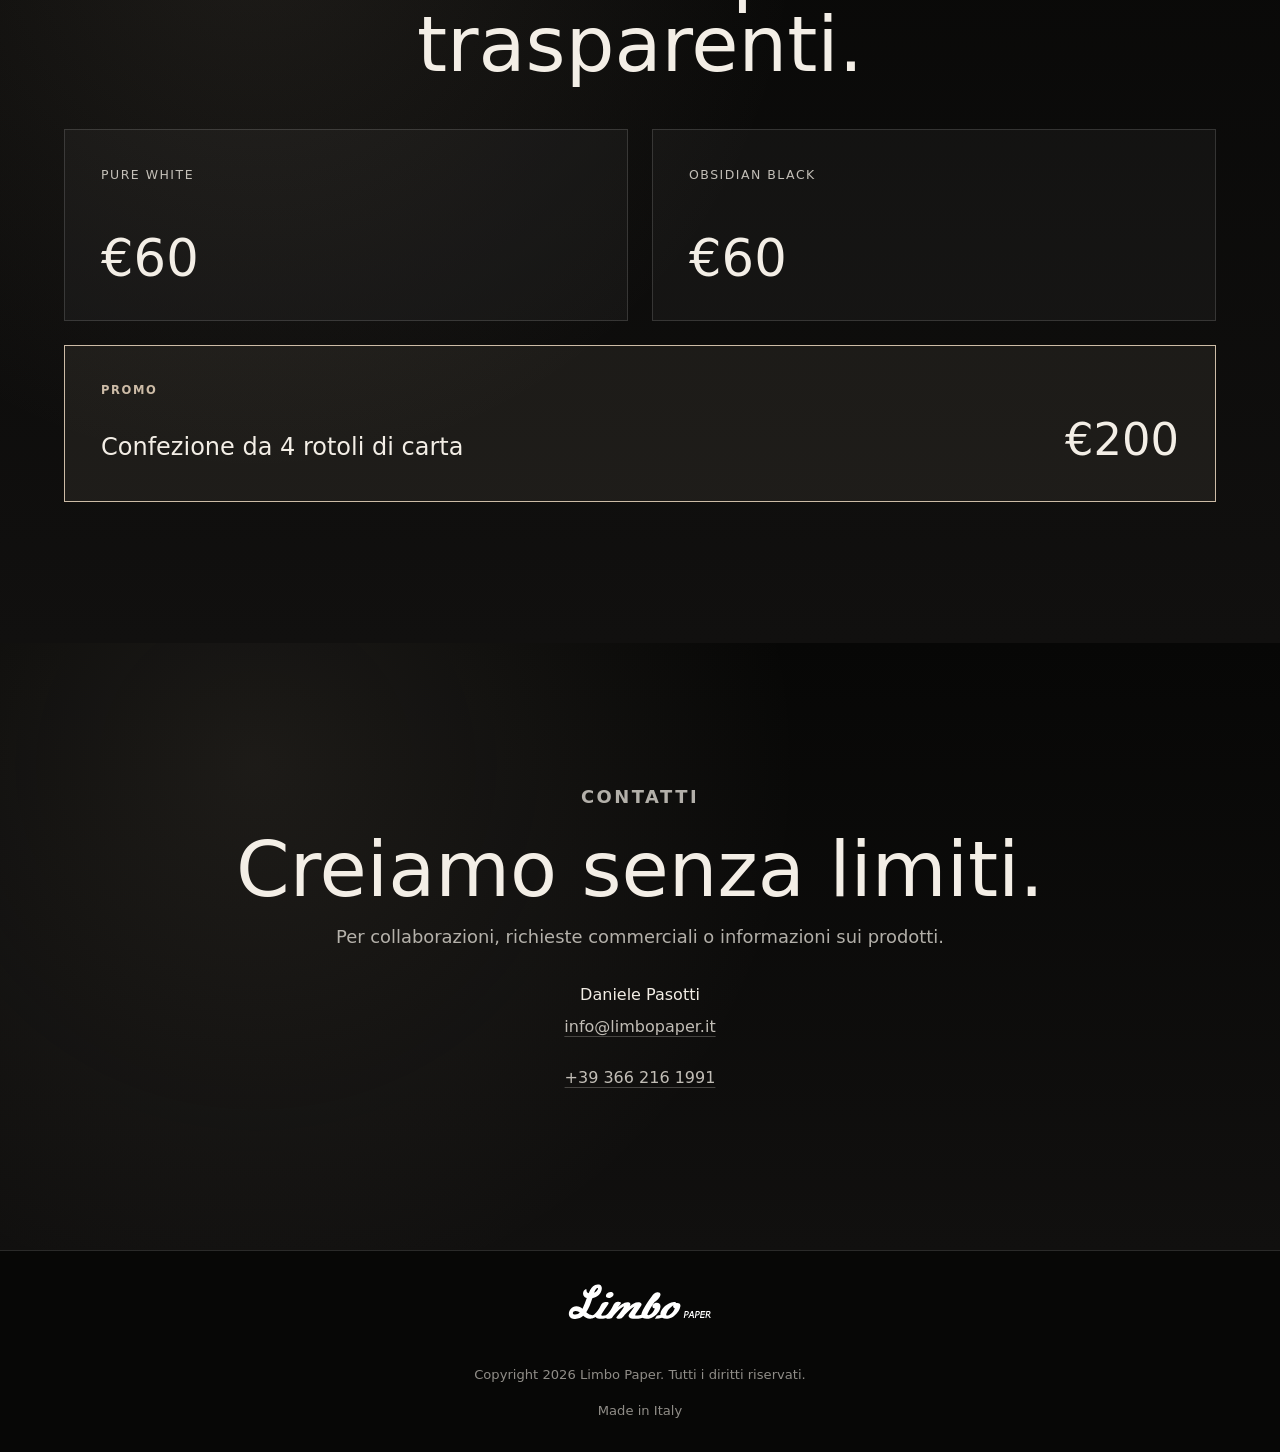
==== commit 324f97d1: "Add pricing section to index.html, update styles for pricing layout, and enhance localization suppor" ====
--- a/index.html
+++ b/index.html
@@ -45,6 +45,7 @@
           <a href="#filosofia">Filosofia</a>
         <a href="#materiali">Materiali</a>
         <a href="#produzione">Produzione</a>
+        <a href="#prezzi">Prezzi</a>
         <a href="#contatti">Contatti</a>
         </nav>
         <details class="language-switcher" aria-label="Seleziona lingua">
@@ -115,7 +116,7 @@
             <ul class="feature-list">
               <li>Superficie ultra opaca</li>
               <li>Grammatura della carta 160 GSM</li>
-              <li>Disponibile in 30 colori</li>
+              <li>Disponibile in 30 colori su richiesta</li>
               <li>Texture uniforme e seamless</li>
               <li>Qualità professionale da studio</li>
               <li>Produzione sostenibile</li>
@@ -158,6 +159,28 @@
             <span>03</span>
             <strong>Controllo</strong>
             <p>Verifica visiva, imballo e spedizione professionale.</p>
+          </div>
+        </div>
+      </section>
+
+      <section class="pricing-section dark-section" id="prezzi" aria-labelledby="pricing-title">
+        <div class="pricing-inner reveal">
+          <p class="eyebrow">Listino</p>
+          <h2 id="pricing-title">Prezzi semplici e trasparenti.</h2>
+          <div class="pricing-grid">
+            <div class="price-card">
+              <span class="price-name">Pure White</span>
+              <strong class="price-value">€60</strong>
+            </div>
+            <div class="price-card">
+              <span class="price-name">Obsidian Black</span>
+              <strong class="price-value">€60</strong>
+            </div>
+          </div>
+          <div class="promo-card">
+            <span class="promo-label">Promo</span>
+            <strong class="promo-name">Confezione da 4 rotoli di carta</strong>
+            <span class="promo-value">€200</span>
           </div>
         </div>
       </section>
--- a/styles.css
+++ b/styles.css
@@ -650,6 +650,95 @@
   text-underline-offset: 0.28em;
 }
 
+.pricing-section {
+  padding: clamp(5rem, 11vw, 10rem) clamp(1.25rem, 5vw, 5rem);
+}
+
+.pricing-inner {
+  width: min(var(--max), 100%);
+  margin: 0 auto;
+  text-align: center;
+}
+
+.pricing-inner h2 {
+  margin: 0 auto 3rem;
+  max-width: 14ch;
+}
+
+.pricing-grid {
+  display: grid;
+  grid-template-columns: repeat(2, minmax(0, 1fr));
+  gap: clamp(1rem, 2.5vw, 1.5rem);
+  text-align: left;
+}
+
+.price-card {
+  display: flex;
+  flex-direction: column;
+  justify-content: space-between;
+  gap: 2.5rem;
+  min-height: 12rem;
+  padding: clamp(1.5rem, 3vw, 2.25rem);
+  border: 1px solid var(--line-dark);
+  background: rgba(255, 255, 255, 0.03);
+}
+
+.price-name {
+  color: rgba(243, 238, 230, 0.78);
+  font-size: 0.78rem;
+  letter-spacing: 0.12em;
+  text-transform: uppercase;
+}
+
+.price-value {
+  color: var(--paper);
+  font-size: clamp(2.4rem, 4vw, 3.2rem);
+  font-weight: 500;
+  line-height: 1;
+}
+
+.promo-card {
+  display: flex;
+  flex-wrap: wrap;
+  align-items: baseline;
+  justify-content: space-between;
+  gap: 0.75rem 1.5rem;
+  margin-top: clamp(1rem, 2.5vw, 1.5rem);
+  padding: clamp(1.5rem, 3vw, 2.25rem);
+  border: 1px solid var(--warm);
+  background: rgba(205, 188, 167, 0.08);
+  text-align: left;
+}
+
+.promo-label {
+  flex-basis: 100%;
+  margin-bottom: 0.4rem;
+  color: var(--warm);
+  font-size: 0.72rem;
+  font-weight: 600;
+  letter-spacing: 0.14em;
+  text-transform: uppercase;
+}
+
+.promo-name {
+  color: var(--paper);
+  font-size: clamp(1.15rem, 2vw, 1.5rem);
+  font-weight: 500;
+}
+
+.promo-value {
+  color: var(--paper);
+  font-size: clamp(2rem, 3.5vw, 2.8rem);
+  font-weight: 500;
+  line-height: 1;
+}
+
+@media (max-width: 560px) {
+  .pricing-grid {
+    grid-template-columns: 1fr;
+  }
+}
+
 .site-footer {
   display: grid;
   justify-items: center;
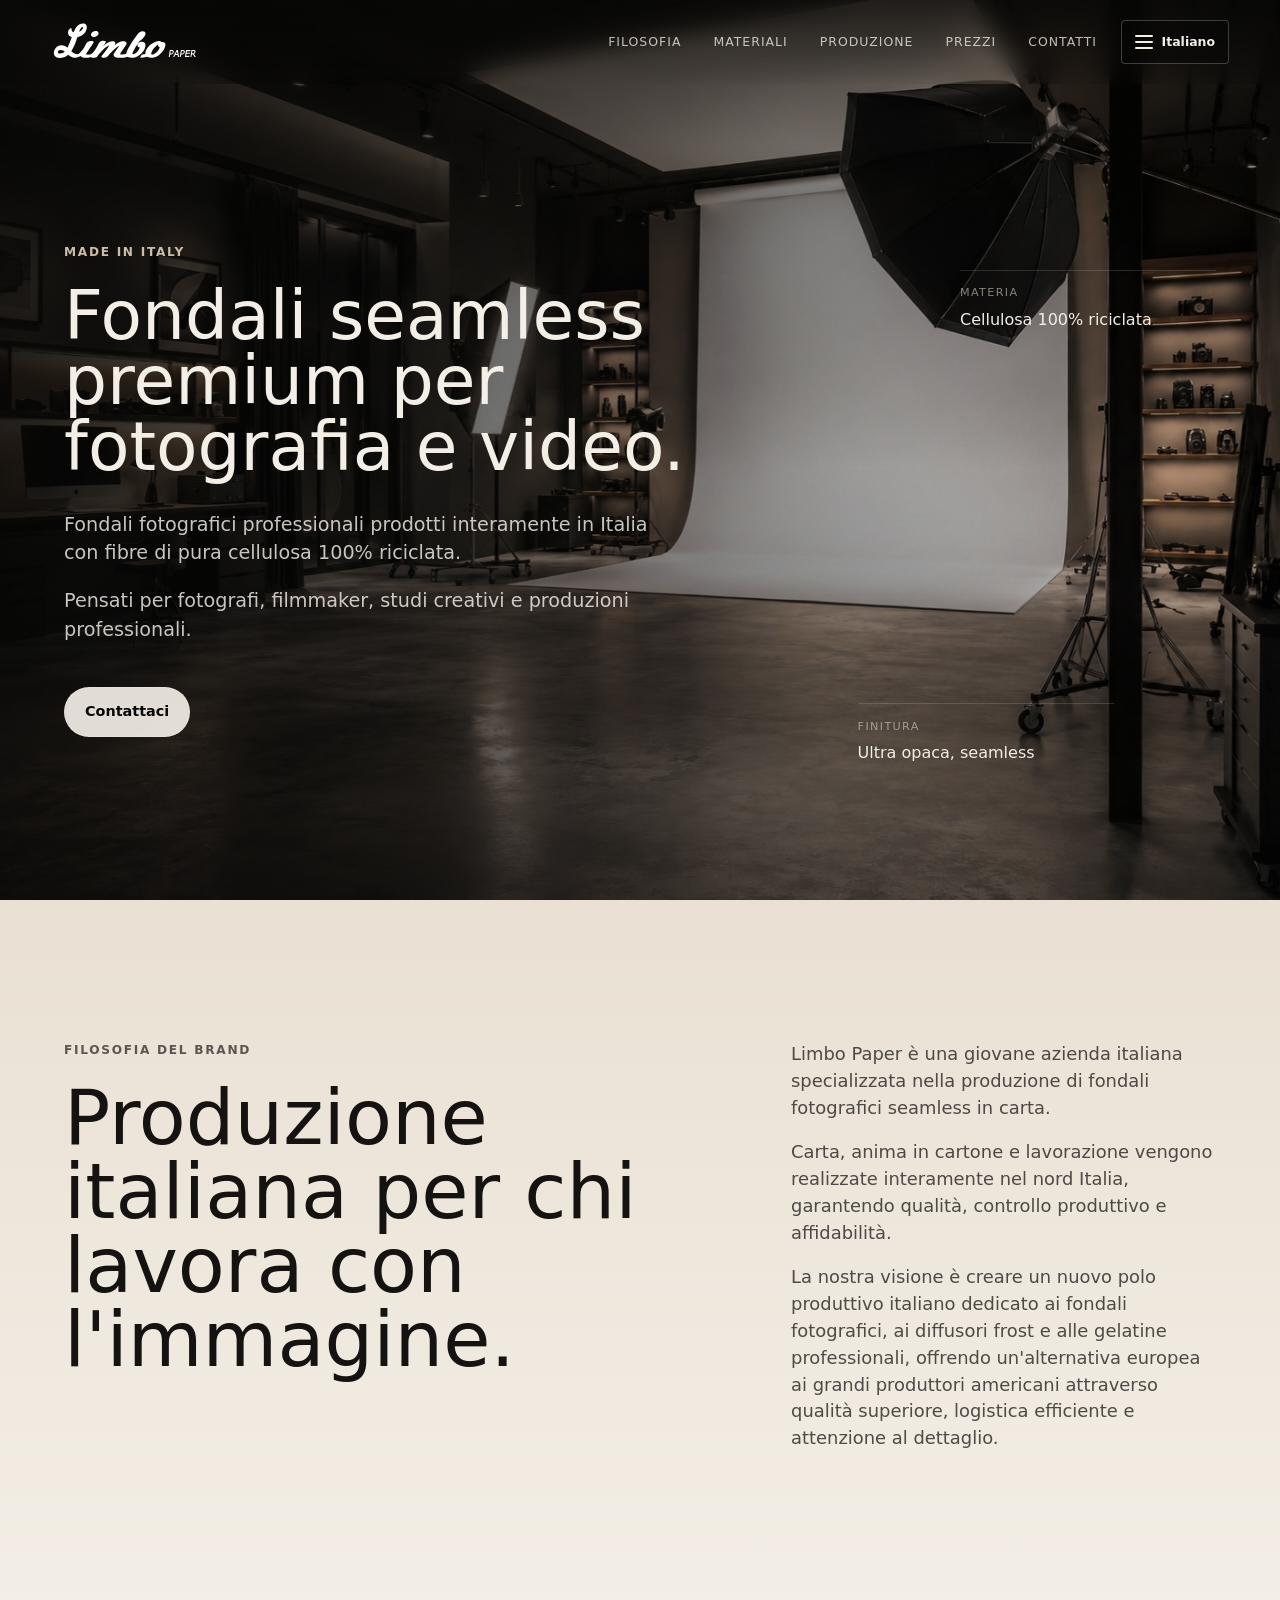
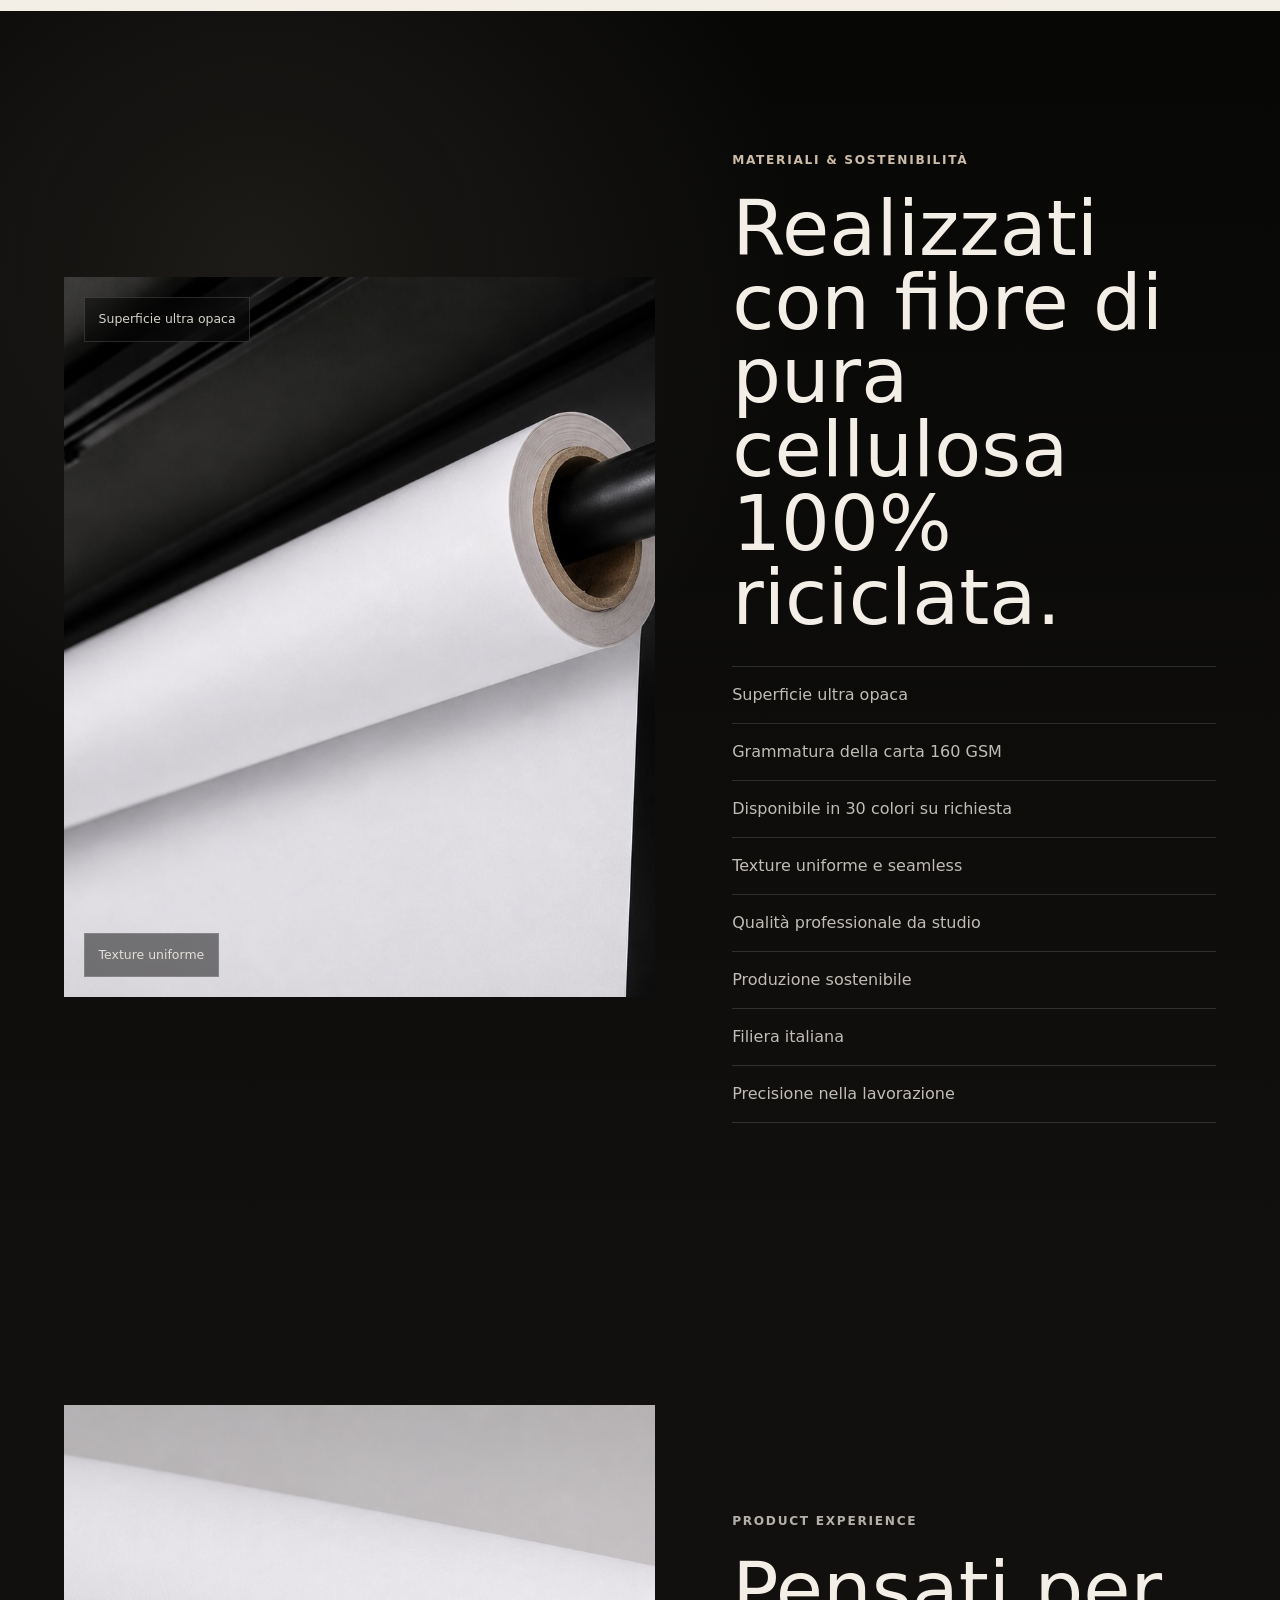
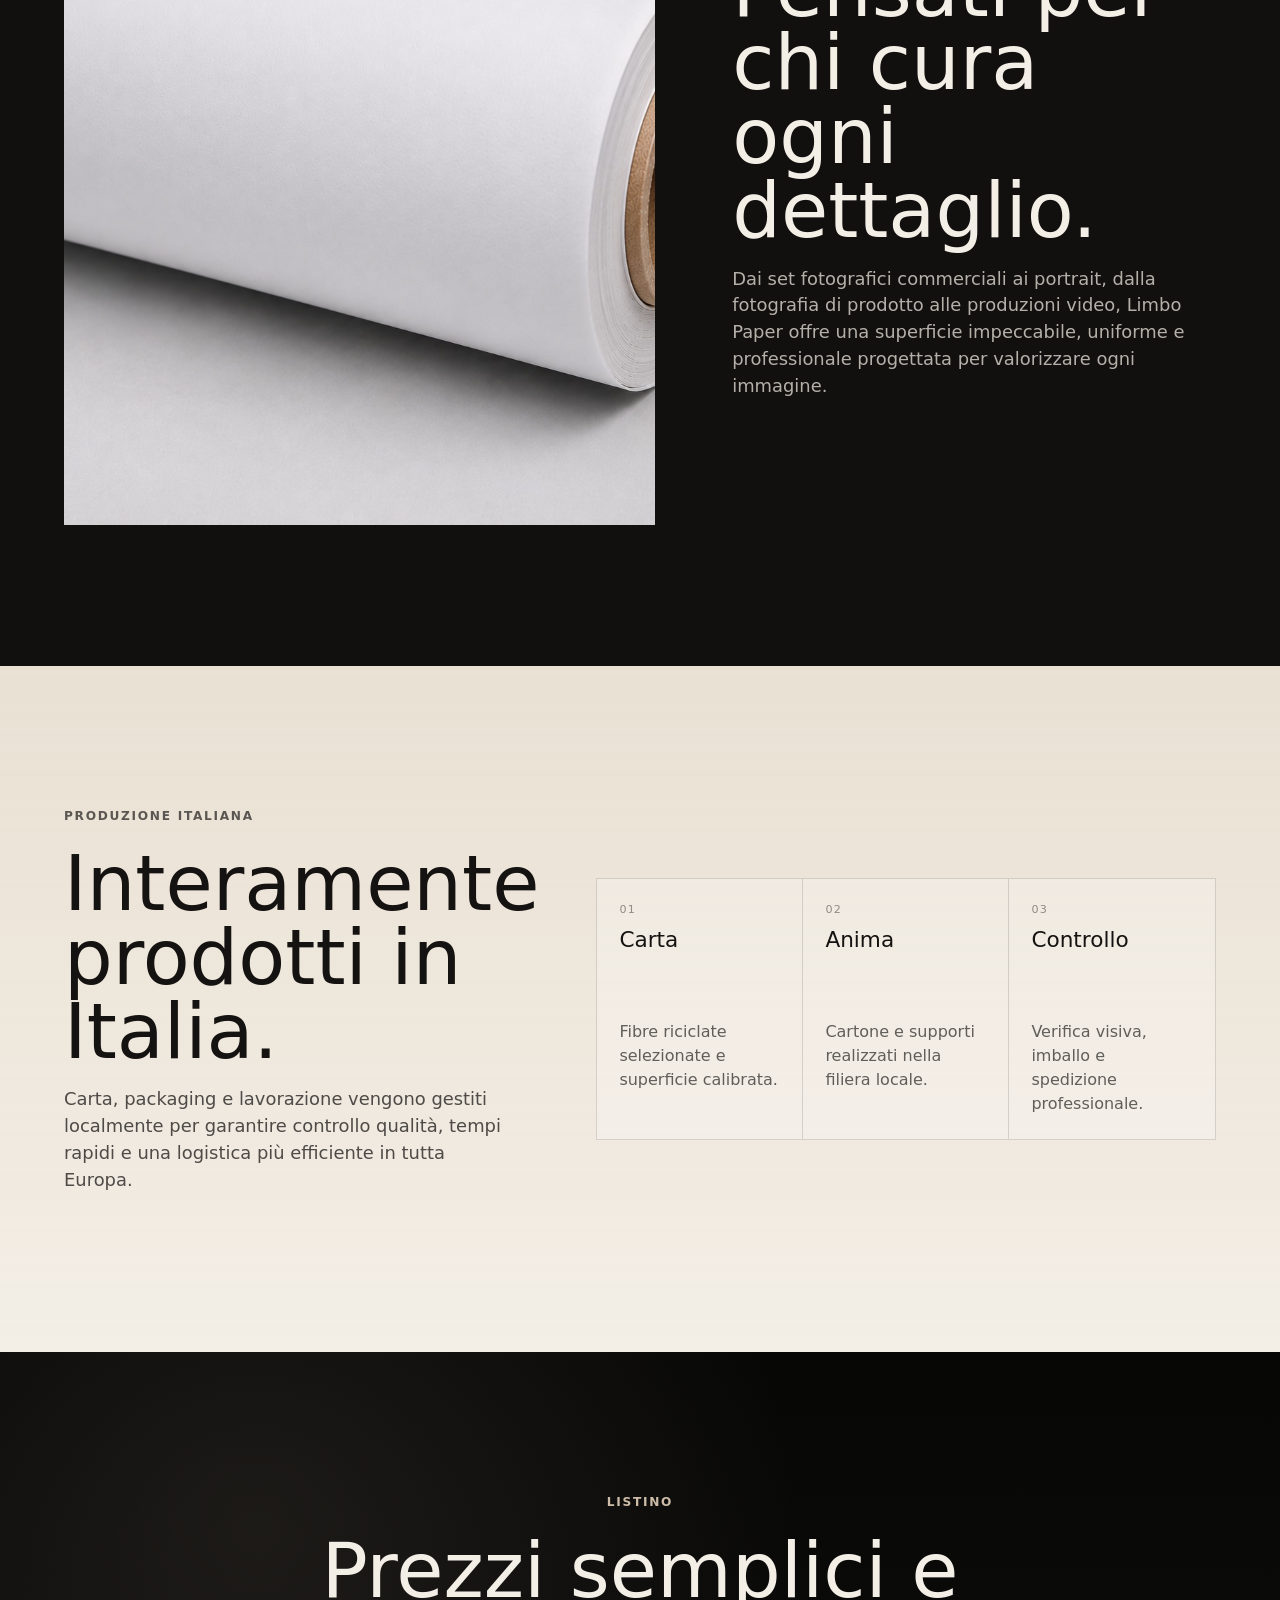
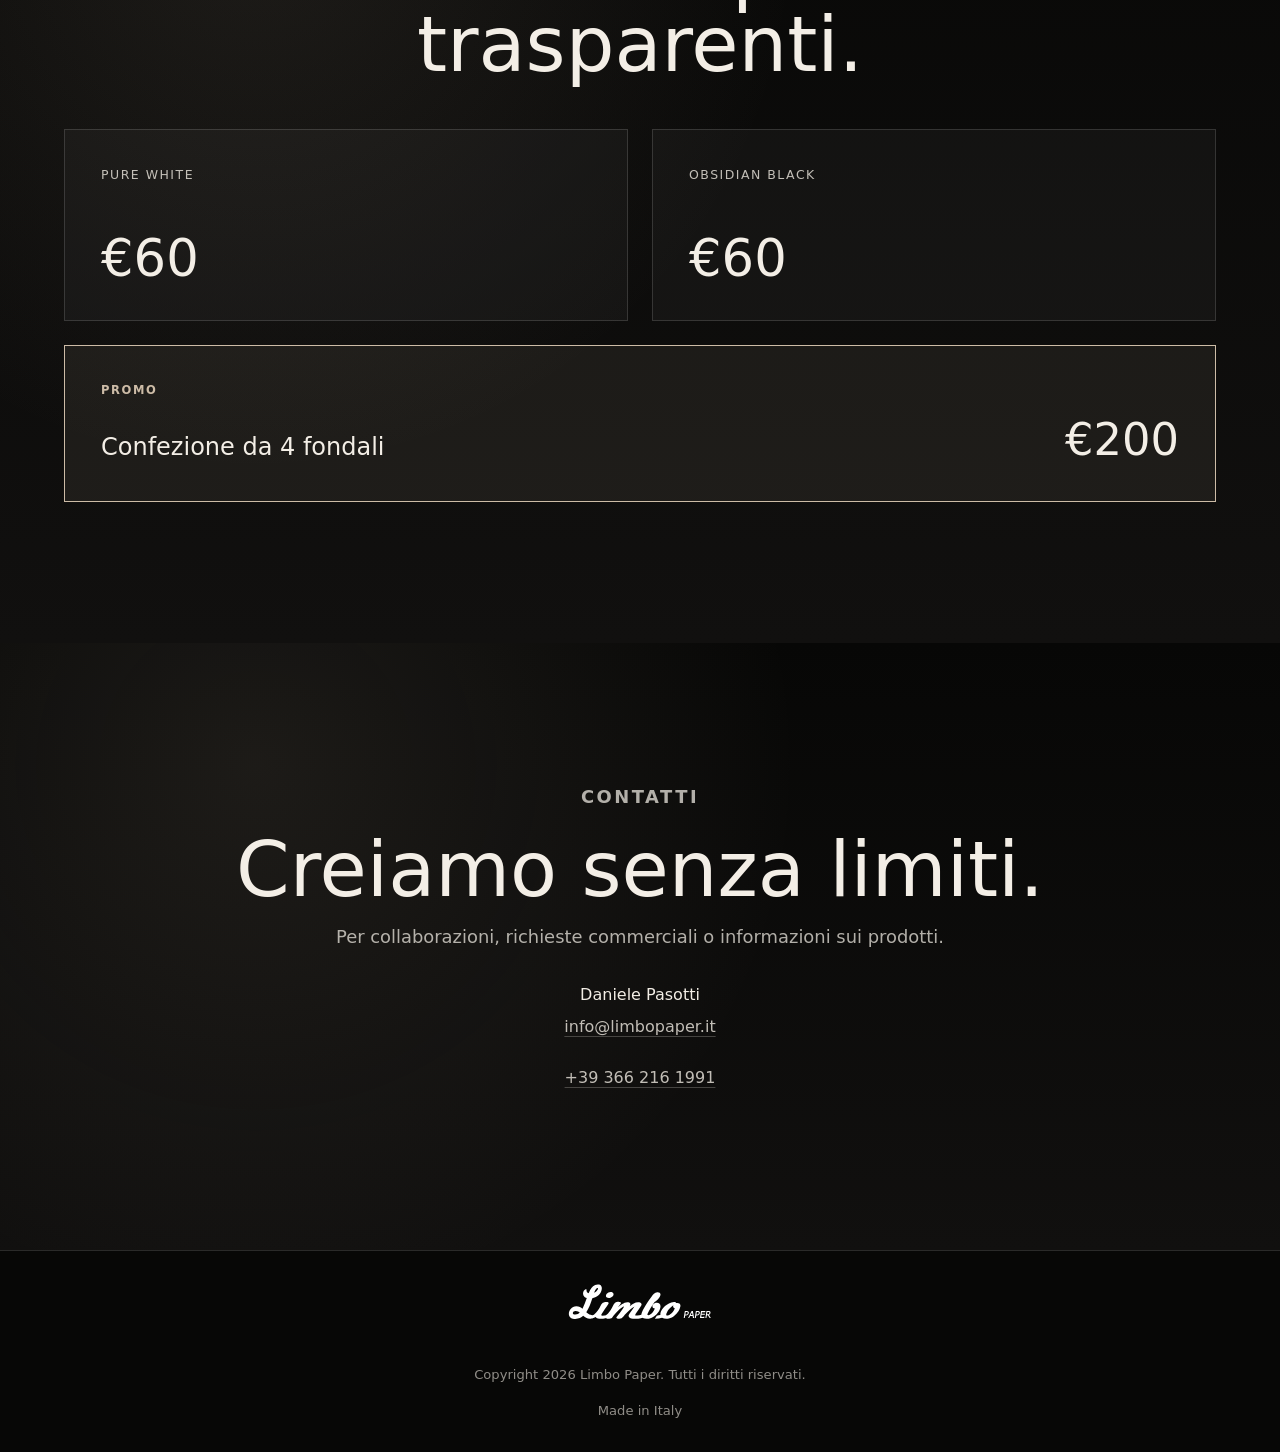
==== commit 58cb9709: "Update promotional product names across multiple languages in index.html and locales.js to reflect a" ====
--- a/index.html
+++ b/index.html
@@ -179,7 +179,7 @@
           </div>
           <div class="promo-card">
             <span class="promo-label">Promo</span>
-            <strong class="promo-name">Confezione da 4 rotoli di carta</strong>
+            <strong class="promo-name">Confezione da 4 fondali</strong>
             <span class="promo-value">€200</span>
           </div>
         </div>
